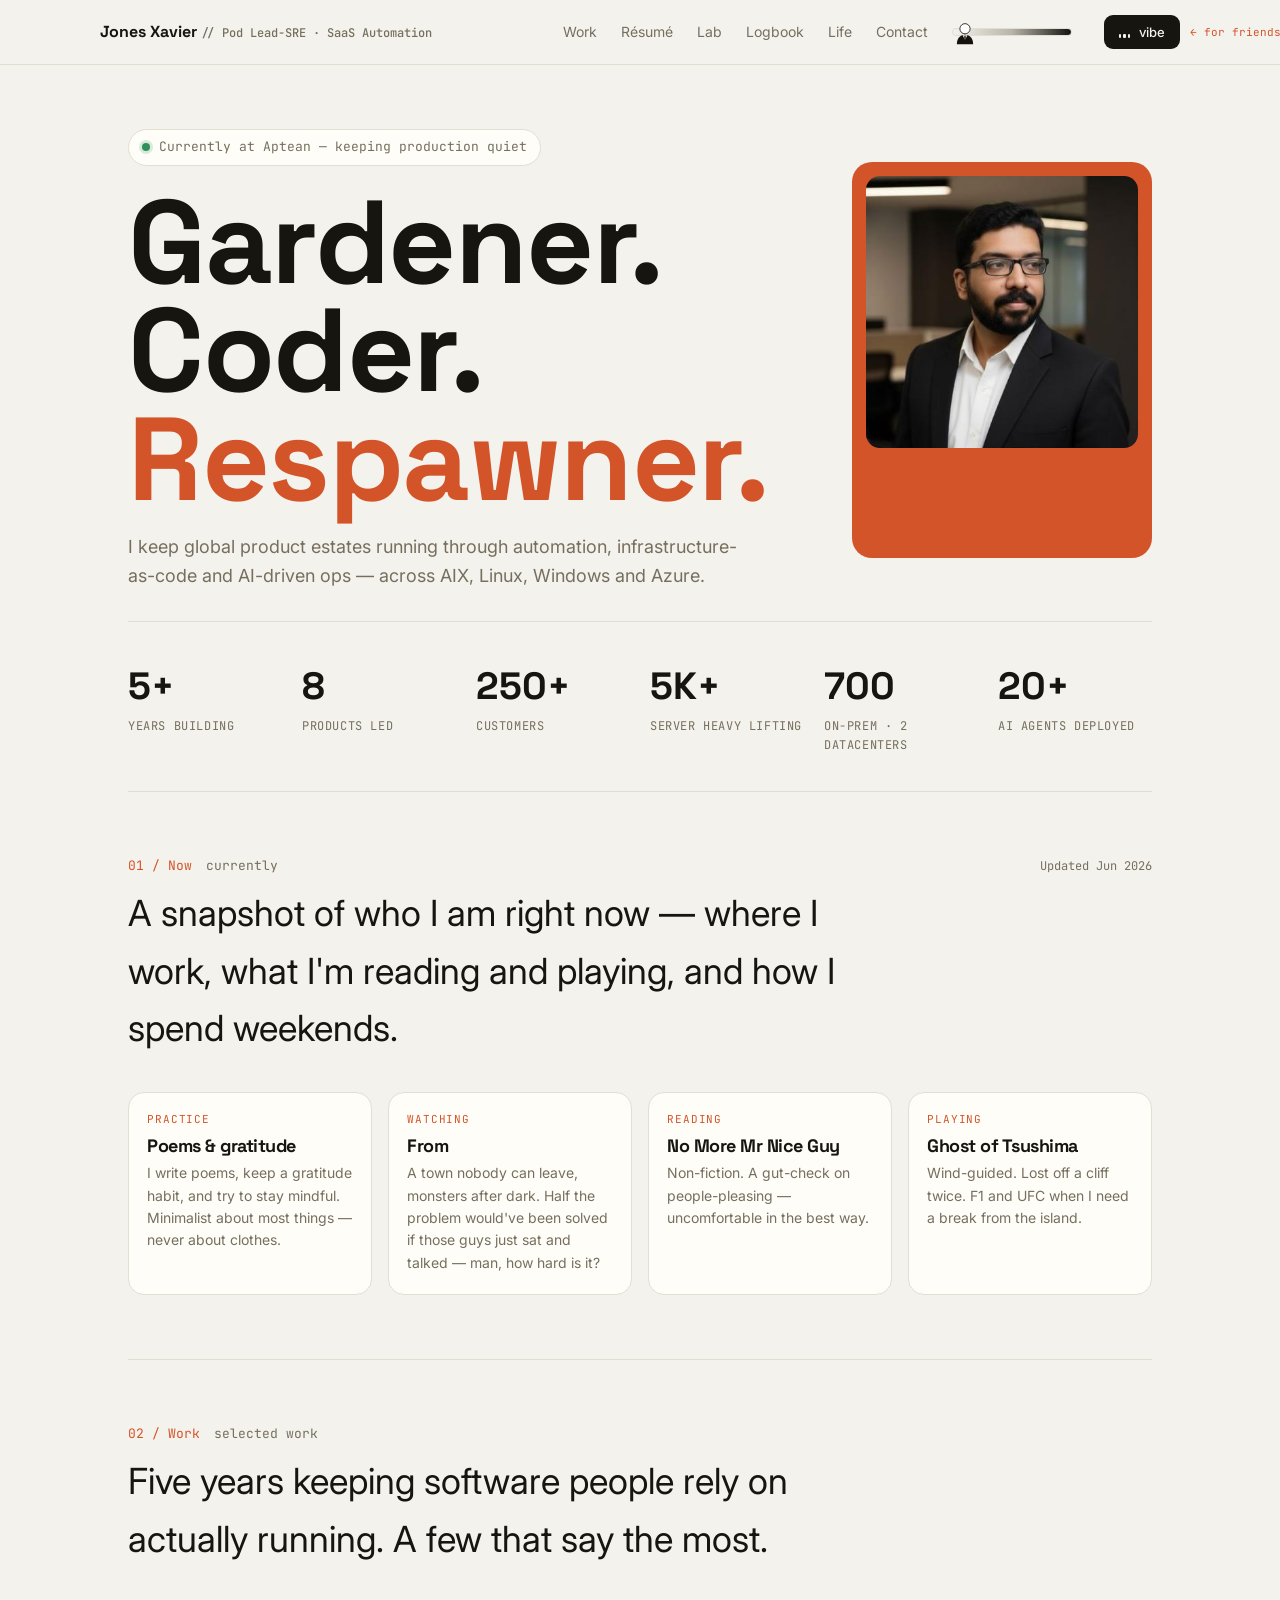
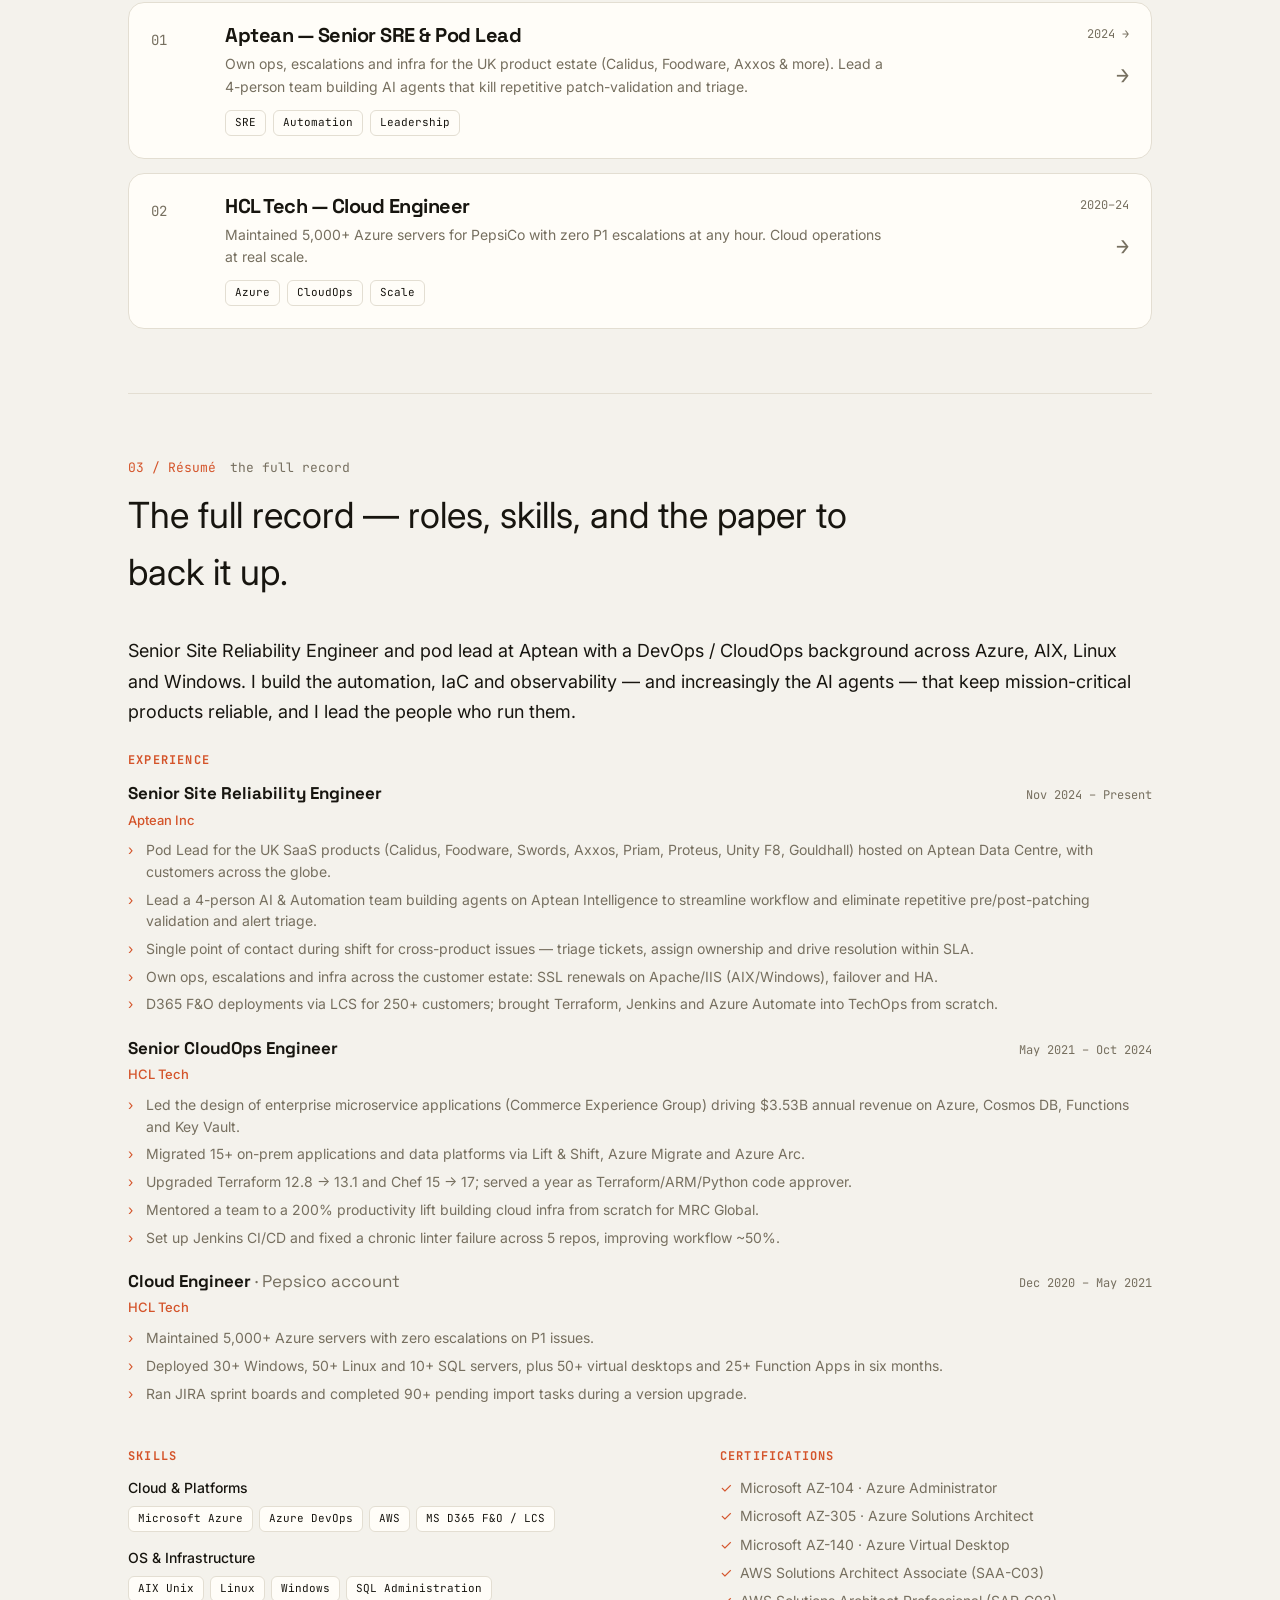
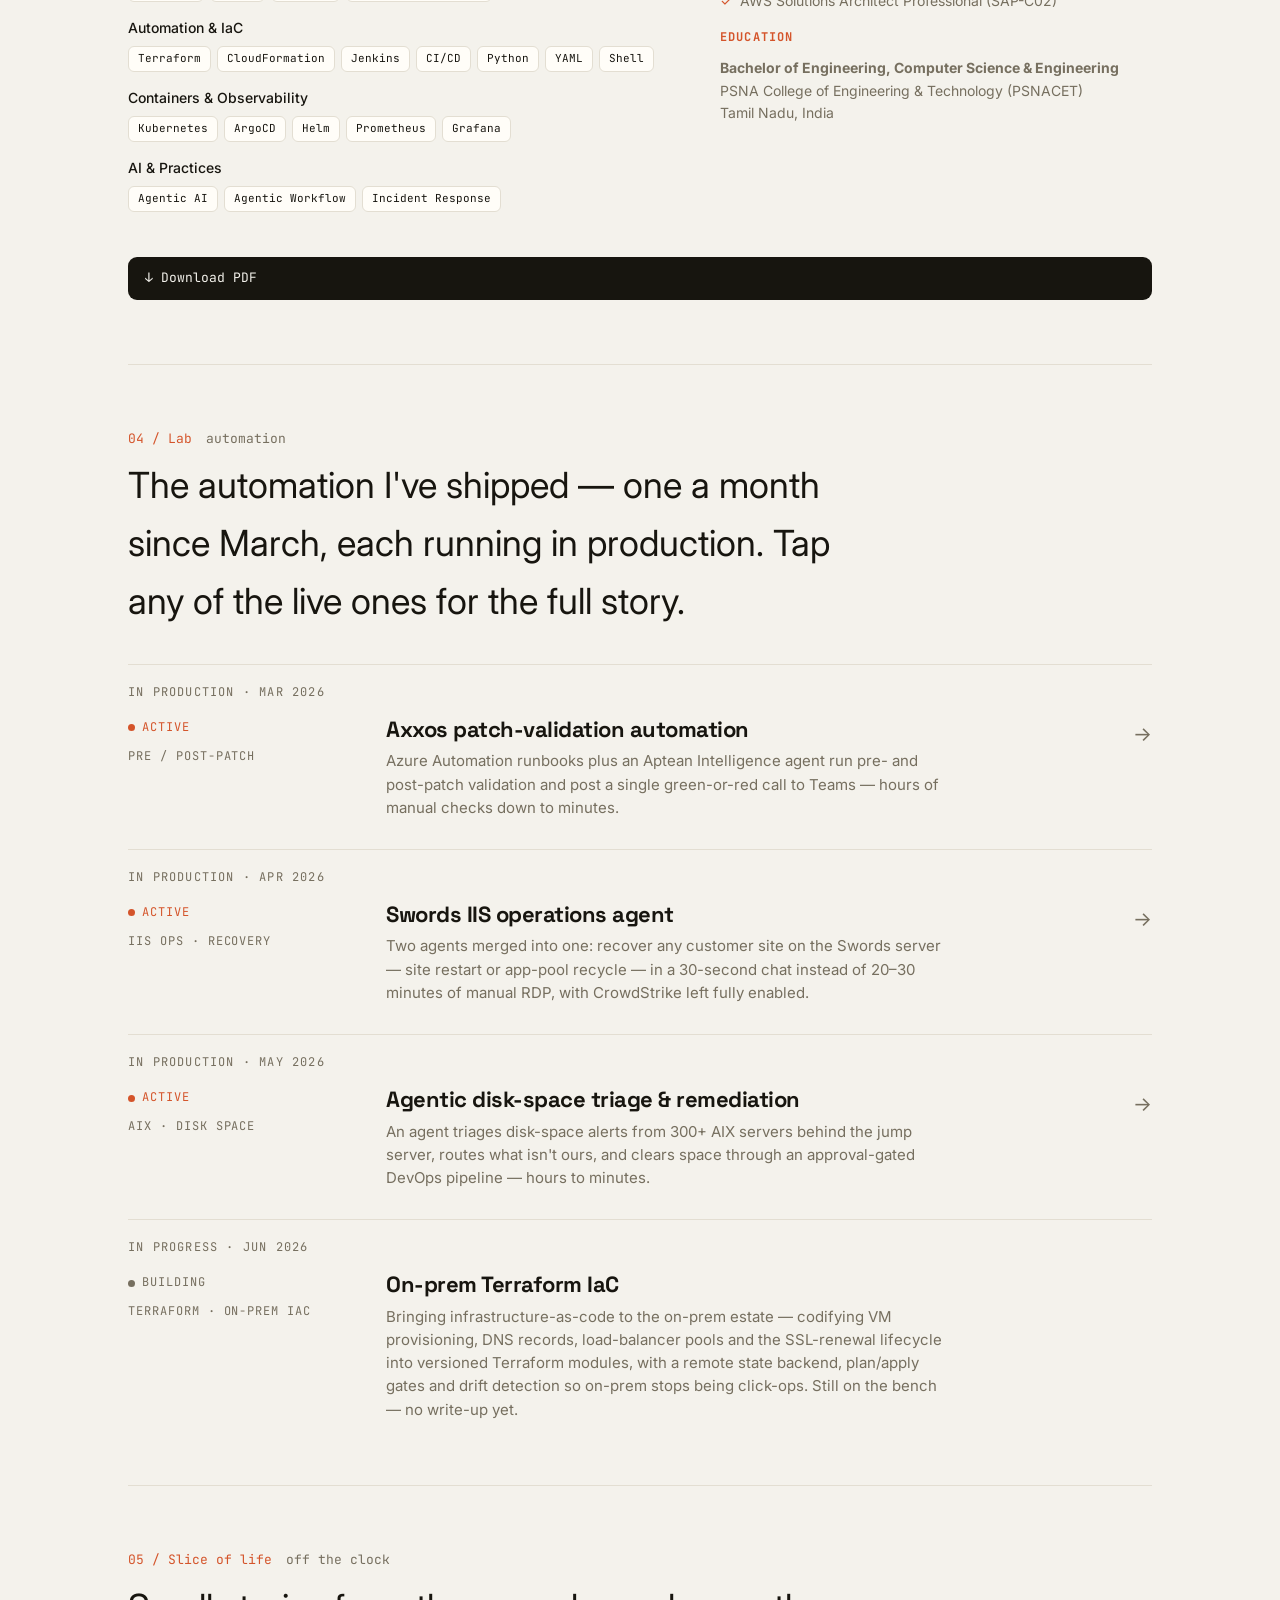
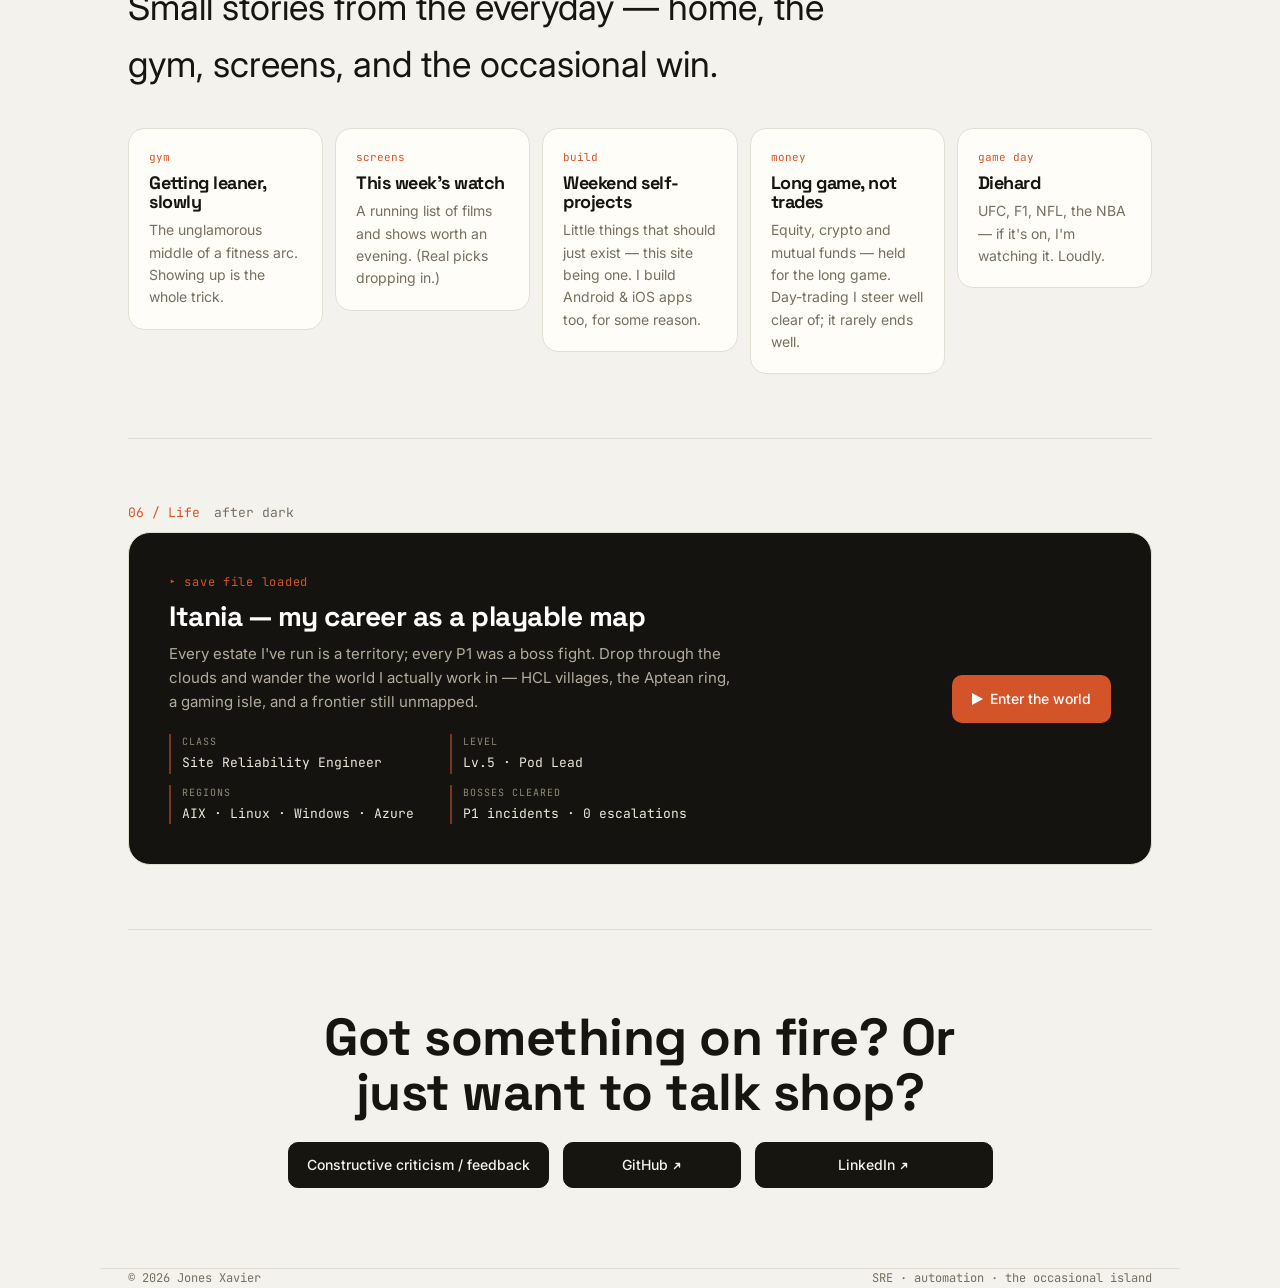
==== index.html @ 7f426547 "button update" ====
<!DOCTYPE html>
<html lang="en">
<head>
<meta charset="utf-8"/><meta name="viewport" content="width=device-width, initial-scale=1"/>
<title>Jones Xavier — SRE & Automation Engineer</title>
<link rel="preconnect" href="https://fonts.googleapis.com"><link rel="preconnect" href="https://fonts.gstatic.com" crossorigin>
<link href="https://fonts.googleapis.com/css2?family=Space+Grotesk:wght@500;700&family=Inter:wght@400;500&family=JetBrains+Mono:wght@400;500&display=swap" rel="stylesheet">
<style>
  :root{--bg:#f4f2ec;--surface:#fffdf8;--ink:#17150f;--muted:#766f5f;--line:#e3ded2;--accent:#d4542a;--green:#2f8f5b;--lensbg:#14130f;--lensink:#f4f2ec;}
  *{box-sizing:border-box;margin:0;padding:0;}
  body{background:var(--bg);color:var(--ink);font-family:'Inter',system-ui,Arial,sans-serif;line-height:1.6;-webkit-font-smoothing:antialiased;}
  .wrap{max-width:1080px;margin:0 auto;padding:0 28px;}
  a{color:inherit;text-decoration:none;}
  .mono{font-family:'JetBrains Mono',monospace;}
  h1,h2,h3{font-family:'Space Grotesk',sans-serif;font-weight:700;letter-spacing:-.5px;line-height:1.05;}
  .reveal{opacity:0;transform:translateY(18px);transition:opacity .7s ease,transform .7s ease;}
  .reveal.in{opacity:1;transform:none;}
  /* nav */
  nav{position:sticky;top:0;z-index:50;background:var(--bg);backdrop-filter:blur(10px);border-bottom:1px solid var(--line);}
  .nav{display:flex;align-items:center;justify-content:space-between;padding:15px 0;}
  .brand{font-family:'Space Grotesk';font-weight:700;font-size:16px;}
  .brand span{color:var(--muted);font-weight:500;font-size:12px;font-family:'JetBrains Mono';}
  .nlinks{display:flex;align-items:center;gap:24px;font-size:14px;color:var(--muted);}
  .nlinks a:hover{color:var(--ink);}
  .tour{background:var(--ink);color:var(--bg);padding:9px 15px;border-radius:9px;font-size:13px;font-weight:500;display:inline-flex;gap:6px;border:none;cursor:pointer;font-family:inherit;}
  .tour:hover{background:var(--accent);}
  .navmusic{align-items:center;gap:9px;}
  .navmusic .eq{display:inline-flex;align-items:flex-end;gap:2px;height:12px;}
  .navmusic .eq i{width:2.5px;height:4px;background:currentColor;border-radius:1px;}
  .navmusic.playing .eq i{animation:eqb .9s ease-in-out infinite;}
  .navmusic.playing .eq i:nth-child(2){animation-delay:.15s;}
  .navmusic.playing .eq i:nth-child(3){animation-delay:.3s;}
  @keyframes eqb{0%,100%{height:4px}50%{height:12px}}
  @media(max-width:840px){.nlinks a{display:none;}}
  /* hero */
  .hero{padding:64px 0 30px;display:grid;grid-template-columns:1fr 300px;gap:54px;align-items:center;}
  @media(max-width:840px){.hero{grid-template-columns:1fr;}}
  .status{display:inline-flex;align-items:center;gap:9px;font-family:'JetBrains Mono';font-size:13px;color:var(--muted);border:1px solid var(--line);background:var(--surface);padding:7px 13px;border-radius:999px;}
  .status .d{width:8px;height:8px;border-radius:50%;background:var(--green);box-shadow:0 0 0 3px rgba(47,143,91,.18);}
  .hero h1{font-size:clamp(56px,9.6vw,118px);letter-spacing:-1.5px;line-height:0.92;margin:22px 0 0;}
  .hero h1 .a{color:var(--accent);}
  .hero .sub{font-size:18px;color:var(--muted);max-width:34em;margin-top:20px;}
  .stat .n{font-family:'Space Grotesk';font-weight:700;font-size:42px;}
  .stat .l{font-family:'JetBrains Mono';font-size:12px;color:var(--muted);text-transform:uppercase;letter-spacing:.05em;}
  /* section header */
  section{padding:64px 0;border-top:1px solid var(--line);}
  .shead{display:flex;align-items:baseline;gap:14px;margin-bottom:8px;}
  .shead .num{font-family:'JetBrains Mono';font-size:13px;color:var(--accent);}
  .shead .cat{font-family:'JetBrains Mono';font-size:13px;color:var(--muted);}
  .stmt{font-size:clamp(24px,3.4vw,36px);max-width:20em;margin-bottom:34px;}
  /* now cards */
  .nowgrid{display:grid;grid-template-columns:repeat(auto-fit,minmax(240px,1fr));gap:16px;}
  .ncard{background:var(--surface);border:1px solid var(--line);border-radius:16px;padding:18px 18px 20px;}
  .ncard .k{font-family:'JetBrains Mono';font-size:11px;color:var(--accent);text-transform:uppercase;letter-spacing:.08em;}
  .ncard h3{font-size:18px;margin:9px 0 6px;}
  .ncard p{font-size:14px;color:var(--muted);}
  /* log ticker */
  /* work cards */
  .work{display:grid;gap:14px;}
  .wcard{display:grid;grid-template-columns:54px 1fr auto;gap:20px;align-items:start;background:var(--surface);border:1px solid var(--line);border-radius:16px;padding:22px;transition:.2s;}
  .wcard:hover{border-color:var(--accent);transform:translateY(-3px);}
  .wcard .idx{font-family:'JetBrains Mono';color:var(--muted);font-size:14px;padding-top:4px;}
  .wcard h3{font-size:20px;}
  .wcard .yr{font-family:'JetBrains Mono';font-size:12px;color:var(--muted);}
  .wcard p{font-size:14px;color:var(--muted);margin:7px 0 12px;max-width:48em;}
  .tags{display:flex;flex-wrap:wrap;gap:7px;}
  .tag{font-family:'JetBrains Mono';font-size:11px;color:var(--ink);border:1px solid var(--line);border-radius:6px;padding:3px 9px;}
  @media(max-width:680px){.wcard{grid-template-columns:1fr;}.wcard .yr{grid-column:1;}}
  /* lab + writing grid */
  .cards3{display:grid;grid-template-columns:repeat(5,minmax(0,1fr));gap:12px;align-items:start;}
  @media(max-width:820px){.cards3{grid-template-columns:1fr 1fr;}}
  @media(max-width:480px){.cards3{grid-template-columns:1fr;}}
  .ecard{background:var(--surface);border:1px solid var(--line);border-radius:16px;padding:20px;transition:.2s;}
  .ecard:hover{border-color:var(--accent);transform:translateY(-3px);}
  .ecard .pill{font-family:'JetBrains Mono';font-size:11px;color:var(--accent);}
  .ecard h3{font-size:18px;margin:8px 0 7px;}
  .ecard p{font-size:14px;color:var(--muted);}
  /* life */
  .life{background:#14130f;color:#f4f2ec;border:1px solid var(--line);border-radius:22px;padding:40px;display:grid;grid-template-columns:1fr auto;gap:30px;align-items:center;}
  .life h3{font-size:28px;color:#fff;}.life p{color:#b3ac9c;max-width:38em;margin-top:10px;font-size:15px;}
  .life .go{background:var(--accent);color:#fff;border:none;border-radius:10px;padding:13px 20px;font-weight:500;font-size:14px;cursor:pointer;font-family:inherit;white-space:nowrap;}
  @media(max-width:680px){.life{grid-template-columns:1fr;}}
  /* contact */
  .contact{text-align:center;padding:80px 0;}
  .contact h2{font-size:clamp(30px,5vw,52px);max-width:14em;margin:0 auto 22px;}
  .clinks{display:flex;gap:14px;justify-content:center;flex-wrap:wrap;font-family:'Inter',system-ui,sans-serif;font-size:14px;font-weight:500;}
  .clinks a{border:1px solid var(--ink);background:var(--ink);color:var(--bg);padding:11px 18px;border-radius:10px;display:inline-grid;align-items:center;justify-items:center;transition:border-color .25s ease;}
  .clinks a:hover{border-color:var(--accent);}
  .clinks a .lbl,.clinks a .rev{grid-area:1/1;transition:opacity .3s ease;}
  .clinks a .rev{opacity:0;}
  .clinks a:hover .lbl{opacity:0;}
  .clinks a:hover .rev{opacity:1;}
  footer{border-top:1px solid var(--line);padding:26px 0;font-family:'JetBrains Mono';font-size:12px;color:var(--muted);display:flex;justify-content:space-between;flex-wrap:wrap;gap:10px;}

  #swoosh{position:fixed;inset:0;z-index:300;pointer-events:none;overflow:hidden;visibility:hidden;}
  #swoosh.go{visibility:visible;}
  #swoosh .cloud{position:absolute;top:50%;left:50%;width:62vmin;height:62vmin;transform:translate(-50%,-50%) scale(.15);background:radial-gradient(circle,#fff 46%,rgba(255,255,255,.92) 60%,rgba(255,255,255,0) 75%);}
  #swoosh.go .cloud{animation:divein .9s cubic-bezier(.5,0,.85,.55) forwards;}
  @keyframes divein{0%{transform:translate(-50%,-50%) scale(.15);opacity:.85;}100%{transform:translate(-50%,-50%) scale(16);opacity:1;}}

  .resume{display:grid;gap:26px;}
  .rsum{font-size:18px;line-height:1.7;max-width:none;}
  .rblock .rt{font-family:'JetBrains Mono';font-size:12px;text-transform:uppercase;letter-spacing:.1em;color:var(--accent);margin-bottom:14px;}
  .role{margin-bottom:20px;}
  .role .rh{display:flex;justify-content:space-between;gap:12px;flex-wrap:wrap;align-items:baseline;}
  .role .rrole{font-family:'Space Grotesk';font-weight:700;font-size:17px;}
  .role .rper{font-family:'JetBrains Mono';font-size:12px;color:var(--muted);}
  .role .rorg{font-size:13px;color:var(--accent);font-weight:500;margin:2px 0 0;}
  .role ul{list-style:none;padding:0;margin:9px 0 0;}
  .role li{position:relative;padding-left:18px;font-size:14px;color:var(--muted);margin-bottom:6px;line-height:1.55;}
  .role li:before{content:"›";position:absolute;left:0;color:var(--accent);}
  .rgrid{display:grid;grid-template-columns:1.3fr 1fr;gap:30px;}
  @media(max-width:760px){.rgrid{grid-template-columns:1fr;}}
  .skg{margin-bottom:15px;}.skg .sgt{font-weight:500;font-size:14px;margin-bottom:7px;}
  .chips{display:flex;flex-wrap:wrap;gap:6px;}
  .chip{font-family:'JetBrains Mono';font-size:11px;border:1px solid var(--line);border-radius:6px;padding:3px 9px;background:var(--surface);}
  .certs{list-style:none;padding:0;margin:0 0 18px;}
  .certs li{position:relative;padding-left:20px;font-size:14px;color:var(--muted);margin-bottom:6px;}
  .certs li:before{content:"✓";position:absolute;left:0;color:var(--accent);}
  .edu p{font-size:14px;color:var(--muted);line-height:1.6;}
  .dlbtn{display:inline-flex;gap:7px;align-items:center;background:var(--ink);color:var(--bg);padding:11px 17px;border-radius:9px;font-size:13px;font-family:'JetBrains Mono';margin-top:4px;}
  .dlbtn:hover{background:var(--accent);}

  .wmodal{position:fixed;inset:0;z-index:200;display:none;align-items:center;justify-content:center;background:rgba(20,18,14,.55);-webkit-backdrop-filter:blur(4px);backdrop-filter:blur(4px);padding:20px;}
  .wmodal.open{display:flex;}
  .wbox{background:var(--surface);border:1px solid var(--line);border-radius:20px;max-width:640px;width:100%;max-height:86vh;overflow:auto;padding:30px 30px 34px;position:relative;}
  .wbox .x{position:absolute;top:14px;right:16px;cursor:pointer;color:var(--muted);font-size:22px;border:none;background:none;line-height:1;}
  .wbox h3{font-family:'Space Grotesk';font-size:24px;}
  .wbox .wsub{font-family:'JetBrains Mono';font-size:12px;color:var(--accent);margin:5px 0 18px;}
  .wbox ul{list-style:none;padding:0;margin:0;}
  .wbox li{position:relative;padding-left:22px;margin-bottom:12px;font-size:14px;line-height:1.55;color:var(--ink);}
  .wbox li:before{content:"▸";position:absolute;left:0;color:var(--accent);}
  .wcard .yr{display:flex;flex-direction:column;align-items:flex-end;gap:14px;text-align:right;}
  .warr{font-size:22px;color:var(--muted);transition:.2s;}
  .wcard:hover .warr{color:var(--accent);transform:translate(2px,-3px);}
  .tslider{-webkit-appearance:none;appearance:none;width:120px;height:8px;border-radius:999px;background:linear-gradient(to right,#f4f2ec,#b8b4ab,#14130f);border:1px solid var(--line);outline:none;cursor:pointer;display:block;margin:0;}.tslider::-webkit-slider-thumb{-webkit-appearance:none;width:26px;height:26px;border-radius:50%;background:transparent;border:none;cursor:grab;}
  .tslider::-moz-range-thumb{width:26px;height:26px;border-radius:50%;background:transparent;border:none;cursor:grab;}
  .hstats{display:flex;flex-wrap:nowrap;gap:20px;padding:34px 0 36px;border-top:1px solid var(--line);}
  .hstats .n{font-size:clamp(24px,3.2vw,38px);}
  .hstats .stat{flex:1;min-width:0;}
  @media(max-width:640px){.hstats{flex-wrap:wrap;}.hstats .stat{flex:1 1 42%;}}
  .upd{margin-left:auto;font-family:'JetBrains Mono';font-size:12px;color:var(--muted);}
  #arrive{position:fixed;inset:0;z-index:400;pointer-events:none;overflow:hidden;display:none;}#arrive .cloud{position:absolute;top:0;left:0;width:140vw;height:100%;background:linear-gradient(to right,#fff 0%,#fff 80%,rgba(255,255,255,.82) 90%,rgba(255,255,255,0) 100%);}#arrive.go .cloud{animation:arriveoff 1.5s cubic-bezier(.45,0,.4,1) forwards;}@keyframes arriveoff{0%{transform:translateX(0);}100%{transform:translateX(-145%);}}
  .herowords{position:relative;margin:22px 0 0;}
  .herowords h1{margin:0;white-space:nowrap;}
  .herowords .truth{position:absolute;top:-300px;left:-300px;right:-300px;padding:300px;color:var(--lensink);-webkit-clip-path:circle(0px at -200px -200px);clip-path:circle(0px at -200px -200px);pointer-events:none;}
  .lensable{cursor:none;}
  #lens{position:fixed;left:-400px;top:-400px;width:230px;height:230px;border-radius:50%;border:2px solid var(--lensbg);box-shadow:0 8px 24px rgba(0,0,0,.18);background:transparent;pointer-events:none;transform:translate(-50%,-50%);z-index:130;display:none;}
  
.bookwrap{position:relative;}.bookwrap .truth{position:absolute;top:-150px;left:-150px;right:-150px;bottom:-150px;padding:150px;display:flex;flex-direction:column;justify-content:center;color:var(--lensink);-webkit-clip-path:circle(0px at -300px -300px);clip-path:circle(0px at -300px -300px);pointer-events:none;}
.truth{background:var(--lensbg);}
  .herowords h1:not(.truth),.bsurface{transition:opacity .4s ease;}
  .reveal-all .herowords h1:not(.truth),.reveal-all .bsurface{opacity:0;}
  .reveal-all .truth{-webkit-clip-path:none!important;clip-path:none!important;background:transparent!important;color:var(--ink)!important;}
  .reveal-all #lens{display:none!important;}
  .reveal-all .lensable{cursor:auto;}
.truth .ta{color:var(--accent);}
  .srvstat{position:relative;}
  .srvstat .strv{position:absolute;left:0;top:0;right:0;padding:120px;margin:-120px;background:var(--lensbg);color:var(--lensink);white-space:nowrap;-webkit-clip-path:circle(0 at -500px -500px);clip-path:circle(0 at -500px -500px);pointer-events:none;}.srvstat .strv .n,.srvstat .strv .l{color:var(--lensink);}
  .reveal-all .srvstat .surf{opacity:0;}
  .ticon{color:var(--muted);display:inline-flex;align-items:center;vertical-align:middle;}
  .lablist{margin-top:8px;}
  .labentry{border-top:1px solid var(--line);padding-top:18px;margin-top:30px;}
  .labentry:first-child{margin-top:18px;}
  .labup{font-family:'JetBrains Mono';font-size:12px;color:var(--muted);text-transform:uppercase;letter-spacing:.1em;margin-bottom:16px;}
  .labrow{display:grid;grid-template-columns:230px 1fr 32px;gap:28px;align-items:start;}
  .labmeta{display:flex;flex-direction:column;gap:9px;font-family:'JetBrains Mono';font-size:12px;text-transform:uppercase;letter-spacing:.08em;}
  .labstatus{color:var(--accent);display:flex;align-items:center;gap:7px;}
  .labstatus .d{width:7px;height:7px;border-radius:50%;background:var(--accent);}
  .labcat{color:var(--muted);}
  .labbody h3{font-family:'Space Grotesk';font-size:22px;}
  .labbody p{color:var(--muted);font-size:15px;line-height:1.55;margin-top:8px;max-width:62ch;}
  .labarrow{color:var(--muted);font-size:20px;text-align:right;transition:.2s;}
  .labrow:hover .labarrow{color:var(--accent);transform:translateX(4px);}
  @media(max-width:760px){.labrow{grid-template-columns:1fr;gap:10px;}.labarrow{display:none;}}
  .themewrap{position:relative;display:inline-block;margin-right:8px;vertical-align:middle;}
  #thumbman{position:absolute;top:50%;left:13px;transform:translate(-50%,-50%);width:26px;height:26px;pointer-events:none;}
  #thumbman svg{position:absolute;top:0;left:0;display:block;width:26px;height:26px;transition:opacity .35s ease;}
  .m-tie{opacity:1;}.m-inc{opacity:0;}
  #thumbman.dark .m-tie{opacity:0;}#thumbman.dark .m-inc{opacity:1;}
.invader{height:.56em;width:.77em;display:inline-block;vertical-align:-.02em;margin-left:.05em;}
  
  
  
  
  
  
  
  .idcard{background:var(--accent);border:none;border-radius:20px;padding:14px;text-align:center;}
  .idphoto{border-radius:14px;overflow:hidden;aspect-ratio:1/1;background:#efe9dd;}
  .idphoto img{width:100%;height:100%;object-fit:cover;display:block;}
  .idblank{height:96px;}
  #lmodal .wbox{max-width:640px;}
  .lhead h3{font-family:'Space Grotesk';font-size:25px;line-height:1.15;}
  .lmeta{display:flex;gap:8px;flex-wrap:wrap;font-family:'JetBrains Mono';font-size:11px;margin:10px 0 20px;}
  .lmeta span{border:1px solid var(--line);border-radius:6px;padding:3px 9px;color:var(--accent);}
  .msec{margin-bottom:17px;}
  .msec h4{font-family:'JetBrains Mono';font-size:12px;text-transform:uppercase;letter-spacing:.08em;color:var(--accent);margin-bottom:6px;}
  .msec p{font-size:14px;line-height:1.62;color:var(--ink);}
  .msec p+p{margin-top:9px;}
  .wmodal.open .wbox{animation:grow .3s cubic-bezier(.2,.8,.3,1);}
  @keyframes grow{from{transform:scale(.82);opacity:0;}to{transform:scale(1);opacity:1;}}
  .herowords .scram{position:absolute;top:0;left:0;right:0;margin:0;color:var(--ink);display:none;opacity:0;pointer-events:none;}
  .scrambling .herowords h1:not(.scram){opacity:0!important;}
  .scrambling .herowords .scram{display:block!important;opacity:1!important;}
  .scrambling #lens{display:none!important;}
  .labstatus.building{color:var(--muted);}
  .labstatus.building .d{background:var(--muted);}
  .rpgtag{font-family:'JetBrains Mono';font-size:12px;color:var(--accent);letter-spacing:.06em;margin-bottom:10px;}
  .rpgstats{display:grid;grid-template-columns:1fr 1fr;gap:11px 22px;margin-top:20px;max-width:540px;}
  .rpgstats > div{display:flex;flex-direction:column;gap:3px;border-left:2px solid rgba(212,84,42,.55);padding-left:11px;}
  .rpgstats .rk{font-family:'JetBrains Mono';font-size:10px;text-transform:uppercase;letter-spacing:.1em;color:#8f8979;}
  .rpgstats .rv{font-family:'JetBrains Mono';font-size:13px;color:#ece7da;}
  @media(max-width:560px){.rpgstats{grid-template-columns:1fr;}}
  .vibewrap{position:relative;display:inline-flex;}
  .forfriends{position:absolute;top:50%;left:100%;transform:translateY(-50%);margin-left:10px;font-family:'JetBrains Mono';font-size:11px;line-height:1;color:var(--accent);white-space:nowrap;pointer-events:none;}
  @media(max-width:1024px){.forfriends{display:none;}}
  .truth h3,.truth p{color:var(--lensink)!important;}
  .reveal-all .truth h3,.reveal-all .truth p{color:var(--ink)!important;}
  .clinks .mailbtn:hover .rev{color:var(--accent);}
</style>
</head>
<body>
<nav><div class="wrap nav">
  <div class="brand">Jones Xavier <span>// Pod Lead-SRE · SaaS Automation</span></div>
  <div class="nlinks"><a href="#work">Work</a><a href="#resume">Résumé</a><a href="#lab">Lab</a><a href="logbook.html">Logbook</a><a href="#life">Life</a><a href="#contact">Contact</a>
    <span class="themewrap"><input id="themeslider" type="range" min="0" max="100" step="1" value="0" class="tslider" aria-label="theme: day to after dark" title="drag the man: day to after dark"><span id="thumbman"><svg class="m-tie" viewBox="0 0 32 32"><path d="M6 31 C6 23 11 19.5 16 19.5 C21 19.5 26 23 26 31 Z" fill="#15120d"/><circle cx="16" cy="12" r="6.3" fill="#ffffff" stroke="#15120d" stroke-width="1"/><path d="M13 20 L16 25.5 L19 20 Z" fill="#ffffff"/><path d="M16 20.3 L14.9 21.8 L16 28 L17.1 21.8 Z" fill="#15120d"/></svg><svg class="m-inc" viewBox="0 0 32 32"><line x1="22.5" y1="25" x2="29" y2="13" stroke="#ffffff" stroke-width="2.2" stroke-linecap="round"/><line x1="23.4" y1="22.6" x2="26.6" y2="19.9" stroke="#c9c4b6" stroke-width="2.6" stroke-linecap="round"/><path d="M5 31 C5 23 10 19.5 16 19.5 C22 19.5 27 23 27 31 Z" fill="#ffffff" stroke="#15120d" stroke-width="0.8"/><circle cx="16" cy="12" r="6.6" fill="#ffffff" stroke="#15120d" stroke-width="0.8"/><path d="M10 10.4 Q16 8.3 22 10.4 L22 14.3 Q16 12.1 10 14.3 Z" fill="#1c160f"/><circle cx="12.8" cy="12.1" r="1.4" fill="#fff"/><circle cx="19.2" cy="12.1" r="1.4" fill="#fff"/></svg></span></span><span class="vibewrap"><button id="musictoggle" class="tour navmusic" type="button" aria-label="play music, for friends"><span class="eq" aria-hidden="true"><i></i><i></i><i></i></span><span class="mlabel">vibe</span></button><span class="forfriends">&#8592; for friends</span></span></div>
</div></nav>

<div class="wrap">
  <header class="hero">
    <div>
      <span class="status"><span class="d"></span>Currently at Aptean — keeping production quiet</span>
      <div class="herowords lensable"><h1>Gardener.<br>Coder.<br><span class="a">Respawner.</span></h1><h1 class="truth" aria-hidden="true">Marijuana.<br>VibeCoder<svg class="invader" viewBox="0 0 11 8" fill="#d4542a"><rect x="2" width="1" height="1"/><rect x="8" width="1" height="1"/><rect x="3" y="1" width="1" height="1"/><rect x="7" y="1" width="1" height="1"/><rect x="2" y="2" width="7" height="1"/><rect x="1" y="3" width="2" height="1"/><rect x="4" y="3" width="3" height="1"/><rect x="8" y="3" width="2" height="1"/><rect y="4" width="11" height="1"/><rect y="5" width="1" height="1"/><rect x="2" y="5" width="7" height="1"/><rect x="10" y="5" width="1" height="1"/><rect y="6" width="1" height="1"/><rect x="2" y="6" width="1" height="1"/><rect x="8" y="6" width="1" height="1"/><rect x="10" y="6" width="1" height="1"/><rect x="3" y="7" width="2" height="1"/><rect x="6" y="7" width="2" height="1"/></svg><br><span class="ta">F******ck.</span></h1><h1 class="scram" aria-hidden="true"></h1></div>
      <p class="sub">I keep global product estates running through automation, infrastructure-as-code and AI-driven ops — across AIX, Linux, Windows and Azure.</p>
    </div>
    <div class="heroside"><div class="idcard"><div class="idphoto"><img src="me.jpg" alt="Jones Xavier"></div><div class="idblank"></div></div></div>
  </header>



  <div class="hstats reveal"><div class="stat"><div class="n">5+</div><div class="l">Years building</div></div><div class="stat"><div class="n">8</div><div class="l">Products led</div></div><div class="stat"><div class="n">250+</div><div class="l">Customers</div></div><div class="stat lensable srvstat"><div class="surf"><div class="n">5K+</div><div class="l">Server heavy lifting</div></div><div class="truth strv" aria-hidden="true"><div class="n">5K+</div><div class="l">Azure managed</div></div></div><div class="stat"><div class="n">700</div><div class="l">On-prem · 2 datacenters</div></div><div class="stat"><div class="n">20+</div><div class="l">AI agents deployed</div></div></div>
  <section id="now" class="reveal">
    <div class="shead"><span class="num">01 / Now</span><span class="cat">currently</span><span class="upd">Updated Jun 2026</span></div>
    <div class="stmt">A snapshot of who I am right now — where I work, what I'm reading and playing, and how I spend weekends.</div>
    <div class="nowgrid">
      <div class="ncard"><div class="k">Practice</div><h3>Poems &amp; gratitude</h3><p>I write poems, keep a gratitude habit, and try to stay mindful. Minimalist about most things — never about clothes.</p></div><div class="ncard"><div class="k">Watching</div><h3>From</h3><p>A town nobody can leave, monsters after dark. Half the problem would've been solved if those guys just sat and talked — man, how hard is it?</p></div>
      <div class="ncard lensable"><div class="k">Reading</div><div class="bookwrap"><div class="bsurface"><h3>No More Mr Nice Guy</h3><p>Non-fiction. A gut-check on people-pleasing — uncomfortable in the best way.</p></div><div class="truth" aria-hidden="true"><h3>The Score</h3><p>Off Campus #2 — the lovey-dovey (okay, slightly naughty) hockey romance I'd never admit to.</p></div></div></div>
      <div class="ncard"><div class="k">Playing</div><h3>Ghost of Tsushima</h3><p>Wind-guided. Lost off a cliff twice. F1 and UFC when I need a break from the island.</p></div>
      
      
    </div>
    
  </section>

  <section id="work" class="reveal">
    <div class="shead"><span class="num">02 / Work</span><span class="cat">selected work</span></div>
    <div class="stmt">Five years keeping software people rely on actually running. A few that say the most.</div>
    <div class="work">
      <div class="wcard" onclick="openWork('aptean')" style="cursor:pointer"><div class="idx">01</div><div><h3>Aptean — Senior SRE &amp; Pod Lead</h3><p>Own ops, escalations and infra for the UK product estate (Calidus, Foodware, Axxos &amp; more). Lead a 4-person team building AI agents that kill repetitive patch-validation and triage.</p><div class="tags"><span class="tag">SRE</span><span class="tag">Automation</span><span class="tag">Leadership</span></div></div><div class="yr"><span>2024 →</span><span class="warr">→</span></div></div>
      <div class="wcard" onclick="openWork('hcl')" style="cursor:pointer"><div class="idx">02</div><div><h3>HCL Tech — Cloud Engineer</h3><p>Maintained 5,000+ Azure servers for PepsiCo with zero P1 escalations at any hour. Cloud operations at real scale.</p><div class="tags"><span class="tag">Azure</span><span class="tag">CloudOps</span><span class="tag">Scale</span></div></div><div class="yr"><span>2020–24</span><span class="warr">→</span></div></div>
      
    </div>
  </section>

  <section id="resume" class="reveal"><div class="shead"><span class="num">03 / Résumé</span><span class="cat">the full record</span></div><div class="stmt">The full record — roles, skills, and the paper to back it up.</div><div class="resume"><p class="rsum">Senior Site Reliability Engineer and pod lead at Aptean with a DevOps / CloudOps background across Azure, AIX, Linux and Windows. I build the automation, IaC and observability — and increasingly the AI agents — that keep mission-critical products reliable, and I lead the people who run them.</p><div class="rblock"><h3 class="rt">Experience</h3><div class="role"><div class="rh"><div class="rrole">Senior Site Reliability Engineer</div><div class="rper">Nov 2024 – Present</div></div><div class="rorg">Aptean Inc</div><ul><li>Pod Lead for the UK SaaS products (Calidus, Foodware, Swords, Axxos, Priam, Proteus, Unity F8, Gouldhall) hosted on Aptean Data Centre, with customers across the globe.</li><li>Lead a 4-person AI &amp; Automation team building agents on Aptean Intelligence to streamline workflow and eliminate repetitive pre/post-patching validation and alert triage.</li><li>Single point of contact during shift for cross-product issues — triage tickets, assign ownership and drive resolution within SLA.</li><li>Own ops, escalations and infra across the customer estate: SSL renewals on Apache/IIS (AIX/Windows), failover and HA.</li><li>D365 F&amp;O deployments via LCS for 250+ customers; brought Terraform, Jenkins and Azure Automate into TechOps from scratch.</li></ul></div><div class="role"><div class="rh"><div class="rrole">Senior CloudOps Engineer</div><div class="rper">May 2021 – Oct 2024</div></div><div class="rorg">HCL Tech</div><ul><li>Led the design of enterprise microservice applications (Commerce Experience Group) driving $3.53B annual revenue on Azure, Cosmos DB, Functions and Key Vault.</li><li>Migrated 15+ on-prem applications and data platforms via Lift &amp; Shift, Azure Migrate and Azure Arc.</li><li>Upgraded Terraform 12.8 → 13.1 and Chef 15 → 17; served a year as Terraform/ARM/Python code approver.</li><li>Mentored a team to a 200% productivity lift building cloud infra from scratch for MRC Global.</li><li>Set up Jenkins CI/CD and fixed a chronic linter failure across 5 repos, improving workflow ~50%.</li></ul></div><div class="role"><div class="rh"><div class="rrole">Cloud Engineer <span style="color:var(--muted);font-weight:400">· Pepsico account</span></div><div class="rper">Dec 2020 – May 2021</div></div><div class="rorg">HCL Tech</div><ul><li>Maintained 5,000+ Azure servers with zero escalations on P1 issues.</li><li>Deployed 30+ Windows, 50+ Linux and 10+ SQL servers, plus 50+ virtual desktops and 25+ Function Apps in six months.</li><li>Ran JIRA sprint boards and completed 90+ pending import tasks during a version upgrade.</li></ul></div></div><div class="rgrid"><div class="rblock"><h3 class="rt">Skills</h3><div class="skg"><div class="sgt">Cloud &amp; Platforms</div><div class="chips"><span class="chip">Microsoft Azure</span><span class="chip">Azure DevOps</span><span class="chip">AWS</span><span class="chip">MS D365 F&amp;O / LCS</span></div></div><div class="skg"><div class="sgt">OS &amp; Infrastructure</div><div class="chips"><span class="chip">AIX Unix</span><span class="chip">Linux</span><span class="chip">Windows</span><span class="chip">SQL Administration</span></div></div><div class="skg"><div class="sgt">Automation &amp; IaC</div><div class="chips"><span class="chip">Terraform</span><span class="chip">CloudFormation</span><span class="chip">Jenkins</span><span class="chip">CI/CD</span><span class="chip">Python</span><span class="chip">YAML</span><span class="chip">Shell</span></div></div><div class="skg"><div class="sgt">Containers &amp; Observability</div><div class="chips"><span class="chip">Kubernetes</span><span class="chip">ArgoCD</span><span class="chip">Helm</span><span class="chip">Prometheus</span><span class="chip">Grafana</span></div></div><div class="skg"><div class="sgt">AI &amp; Practices</div><div class="chips"><span class="chip">Agentic AI</span><span class="chip">Agentic Workflow</span><span class="chip">Incident Response</span></div></div></div><div class="rblock"><h3 class="rt">Certifications</h3><ul class="certs"><li>Microsoft AZ-104 · Azure Administrator</li><li>Microsoft AZ-305 · Azure Solutions Architect</li><li>Microsoft AZ-140 · Azure Virtual Desktop</li><li>AWS Solutions Architect Associate (SAA-C03)</li><li>AWS Solutions Architect Professional (SAP-C02)</li></ul><h3 class="rt">Education</h3><div class="edu"><p><strong>Bachelor of Engineering, Computer Science &amp; Engineering</strong><br>PSNA College of Engineering &amp; Technology (PSNACET)<br>Tamil Nadu, India</p></div></div></div><a class="dlbtn" href="Jones_Xavier_Resume.pdf" download>&#8595; Download PDF</a></div></section>
  <section id="lab" class="reveal">
    <div class="shead"><span class="num">04 / Lab</span><span class="cat">automation</span></div>
    <div class="stmt">The automation I've shipped — one a month since March, each running in production. Tap any of the live ones for the full story.</div>
    <div class="lablist">
      <div class="labentry"><div class="labup">In production · Mar 2026</div>
        <div class="labrow" onclick="openLab('axxos')" style="cursor:pointer"><div class="labmeta"><span class="labstatus"><span class="d"></span>Active</span><span class="labcat">pre / post-patch</span></div>
          <div class="labbody"><h3>Axxos patch-validation automation</h3><p>Azure Automation runbooks plus an Aptean Intelligence agent run pre- and post-patch validation and post a single green-or-red call to Teams — hours of manual checks down to minutes.</p></div>
          <div class="labarrow">&#8594;</div></div></div>
      <div class="labentry"><div class="labup">In production · Apr 2026</div>
        <div class="labrow" onclick="openLab('swords')" style="cursor:pointer"><div class="labmeta"><span class="labstatus"><span class="d"></span>Active</span><span class="labcat">IIS ops · recovery</span></div>
          <div class="labbody"><h3>Swords IIS operations agent</h3><p>Two agents merged into one: recover any customer site on the Swords server — site restart or app-pool recycle — in a 30-second chat instead of 20–30 minutes of manual RDP, with CrowdStrike left fully enabled.</p></div>
          <div class="labarrow">&#8594;</div></div></div>
      <div class="labentry"><div class="labup">In production · May 2026</div>
        <div class="labrow" onclick="openLab('disk')" style="cursor:pointer"><div class="labmeta"><span class="labstatus"><span class="d"></span>Active</span><span class="labcat">AIX · disk space</span></div>
          <div class="labbody"><h3>Agentic disk-space triage &amp; remediation</h3><p>An agent triages disk-space alerts from 300+ AIX servers behind the jump server, routes what isn't ours, and clears space through an approval-gated DevOps pipeline — hours to minutes.</p></div>
          <div class="labarrow">&#8594;</div></div></div>
      <div class="labentry"><div class="labup">In progress · Jun 2026</div>
        <div class="labrow"><div class="labmeta"><span class="labstatus building"><span class="d"></span>Building</span><span class="labcat">terraform · on-prem IaC</span></div>
          <div class="labbody"><h3>On-prem Terraform IaC</h3><p>Bringing infrastructure-as-code to the on-prem estate — codifying VM provisioning, DNS records, load-balancer pools and the SSL-renewal lifecycle into versioned Terraform modules, with a remote state backend, plan/apply gates and drift detection so on-prem stops being click-ops. Still on the bench — no write-up yet.</p></div>
          </div></div>
    </div>
  </section>

  

  <section id="slice" class="reveal"><div class="shead"><span class="num">05 / Slice of life</span><span class="cat">off the clock</span></div><div class="stmt">Small stories from the everyday — home, the gym, screens, and the occasional win.</div><div class="cards3"><div class="ecard"><div class="pill">gym</div><h3>Getting leaner, slowly</h3><p>The unglamorous middle of a fitness arc. Showing up is the whole trick.</p></div><div class="ecard"><div class="pill">screens</div><h3>This week's watch</h3><p>A running list of films and shows worth an evening. (Real picks dropping in.)</p></div><div class="ecard"><div class="pill">build</div><h3>Weekend self-projects</h3><p>Little things that should just exist — this site being one. I build Android &amp; iOS apps too, for some reason.</p></div><div class="ecard lensable"><div class="pill">money</div><div class="bookwrap"><div class="bsurface"><h3>Long game, not trades</h3><p>Equity, crypto and mutual funds — held for the long game. Day-trading I steer well clear of; it rarely ends well.</p></div><div class="truth" aria-hidden="true"><h3>Long game, not trades</h3><p>And if I catch you day-trading — imma whoop your ass.</p></div></div></div><div class="ecard lensable"><div class="pill">game day</div><div class="bookwrap"><div class="bsurface"><h3>Diehard</h3><p>UFC, F1, NFL, the NBA — if it's on, I'm watching it. Loudly.</p></div><div class="truth" aria-hidden="true"><h3>Diehard</h3><p>Honestly? I just like watching people beat the sh*t outta each other — tackle, scrap and feud.</p></div></div></div></div></section>
  <section id="life" class="reveal">
    <div class="shead"><span class="num">06 / Life</span><span class="cat">after dark</span></div>
    <div class="life">
      <div>
        <div class="rpgtag">&#9656; save file loaded</div>
        <h3>Itania — my career as a playable map</h3>
        <p>Every estate I've run is a territory; every P1 was a boss fight. Drop through the clouds and wander the world I actually work in — HCL villages, the Aptean ring, a gaming isle, and a frontier still unmapped.</p>
        <div class="rpgstats">
          <div><span class="rk">class</span><span class="rv">Site Reliability Engineer</span></div>
          <div><span class="rk">level</span><span class="rv">Lv.5 · Pod Lead</span></div>
          <div><span class="rk">regions</span><span class="rv">AIX · Linux · Windows · Azure</span></div>
          <div><span class="rk">bosses cleared</span><span class="rv">P1 incidents · 0 escalations</span></div>
        </div>
      </div>
      <a class="go" href="island.html" onclick="event.preventDefault();swoosh('island.html')" style="display:inline-flex;align-items:center;text-decoration:none"><svg width="11" height="12" viewBox="0 0 11 12" aria-hidden="true" style="margin-right:7px;flex:none"><path d="M0 0 L11 6 L0 12 Z" fill="currentColor"/></svg>Enter the world</a>
    </div>
  </section>

  <section id="contact" class="contact reveal">
    <h2>Got something on fire? Or just want to talk shop?</h2>
    <div class="clinks"><a class="mailbtn" href="mailto:jones.xavier0987@gmail.com"><span class="lbl">Constructive criticism / feedback</span><span class="rev">jones.xavier0987@gmail.com</span></a><a href="https://github.com/Jonesxavier"><span class="lbl">GitHub <svg width="10" height="10" viewBox="0 0 10 10" aria-hidden="true" style="vertical-align:-1px"><path d="M2.5 7.5 L7.5 2.5 M4 2.5 L7.5 2.5 L7.5 6" fill="none" stroke="currentColor" stroke-width="1.4" stroke-linecap="round" stroke-linejoin="round"/></svg></span><span class="rev">want to f*rk my code</span></a><a href="https://www.linkedin.com/in/jonesxavier0987"><span class="lbl">LinkedIn <svg width="10" height="10" viewBox="0 0 10 10" aria-hidden="true" style="vertical-align:-1px"><path d="M2.5 7.5 L7.5 2.5 M4 2.5 L7.5 2.5 L7.5 6" fill="none" stroke="currentColor" stroke-width="1.4" stroke-linecap="round" stroke-linejoin="round"/></svg></span><span class="rev">Check me out (professionally)</span></a></div>
  </section>
</div>
<footer class="wrap"><span>© 2026 Jones Xavier</span><span>SRE · automation · the occasional island</span></footer>
<script>
 var io=new IntersectionObserver(function(es){es.forEach(function(e){if(e.isIntersecting)e.target.classList.add('in');});},{threshold:.12});
 document.querySelectorAll('.reveal').forEach(function(el){io.observe(el);});
</script>
<div id="swoosh"><div class="cloud"></div></div>
<script>
 function swoosh(dest){try{var a=new (window.AudioContext||window.webkitAudioContext)();var t=a.currentTime;var n=a.createBuffer(1,a.sampleRate*1.2,a.sampleRate),d=n.getChannelData(0);for(var i=0;i<d.length;i++)d[i]=(Math.random()*2-1)*(1-i/d.length*.3);var sx=a.createBufferSource();sx.buffer=n;var bp=a.createBiquadFilter();bp.type='bandpass';bp.Q.value=.8;bp.frequency.setValueAtTime(280,t);bp.frequency.exponentialRampToValueAtTime(1600,t+.8);var g=a.createGain();g.gain.setValueAtTime(.0001,t);g.gain.exponentialRampToValueAtTime(.5,t+.1);g.gain.exponentialRampToValueAtTime(.0001,t+1.1);sx.connect(bp);bp.connect(g);g.connect(a.destination);sx.start(t);sx.stop(t+1.15);}catch(e){}setTimeout(function(){window.location=dest;},180);}
</script>
<div class="wmodal" id="wmodal"><div class="wbox"><button class="x" onclick="closeWork()" aria-label="close">✕</button><h3 id="wt"></h3><div class="wsub" id="ws"></div><ul id="wl"></ul></div></div>
<div class="wmodal" id="lmodal"><div class="wbox"><button class="x" onclick="closeLab()" aria-label="close">✕</button><div id="lbody"></div></div></div>
<script>
var WORK={
 aptean:{t:"Aptean — Senior SRE & Pod Lead",s:"Nov 2024 – Present",i:[
  "Pod Lead for the UK SaaS products (Calidus, Foodware, Swords, Axxos, Priam, Proteus, Unity F8, Gouldhall), hosted on Aptean Data Centre with customers across the globe.",
  "Lead a 4-person AI & Automation team building agents on Aptean Intelligence to eliminate repetitive pre/post-patch validation and alert triage.",
  "Single point of contact during shift for cross-product issues — triage, assign ownership and drive resolution within SLA.",
  "Own ops, escalations and infra across the estate: SSL renewals on Apache/IIS (AIX/Windows), failover and HA.",
  "D365 F&O deployments via LCS for 250+ customers; brought Terraform, Jenkins and Azure Automate into TechOps from scratch."]},
 hcl:{t:"HCL Tech — Cloud & CloudOps Engineer",s:"Dec 2020 – Oct 2024",i:[
  "Maintained 5,000+ Azure servers for PepsiCo with zero escalations on P1 issues.",
  "Deployed 30+ Windows, 50+ Linux and 10+ SQL servers, plus 50+ virtual desktops and 25+ Function Apps in six months.",
  "Led the design of enterprise microservice applications (Commerce Experience Group) driving $3.53B annual revenue on Azure, Cosmos DB, Functions and Key Vault.",
  "Migrated 15+ on-prem applications via Lift & Shift, Azure Migrate and Azure Arc.",
  "Upgraded Terraform 12.8 → 13.1 and Chef 15 → 17; Terraform/ARM/Python code approver for a year.",
  "Mentored a team to a 200% productivity lift building cloud infra from scratch for MRC Global.",
  "Set up Jenkins CI/CD and fixed a chronic linter failure across 5 repos (~50% workflow improvement)."]}
};
function openWork(k){var d=WORK[k];if(!d)return;document.getElementById('wt').textContent=d.t;document.getElementById('ws').textContent=d.s;document.getElementById('wl').innerHTML=d.i.map(function(x){var e=document.createElement('li');e.textContent=x;return e.outerHTML;}).join('');document.getElementById('wmodal').classList.add('open');}
function closeWork(){document.getElementById('wmodal').classList.remove('open');}
document.getElementById('wmodal').addEventListener('click',function(e){if(e.target.id==='wmodal')closeWork();});
document.addEventListener('keydown',function(e){if(e.key==='Escape')closeWork();});
</script>
<script>
(function(){var sl=document.getElementById('themeslider');if(!sl)return;var tm=document.getElementById('thumbman');var scram=document.querySelector('.herowords .scram');var SRC=['Gardener.','Coder.','Respawner.'],TGT=['Marijuana.','VibeCoder.','F******ck.'],GL='ABCDEFGHIJKLMNOPQRSTUVWXYZ#%&*@/?+=';function rch(){return GL[Math.floor(Math.random()*GL.length)];}function morph(S,T,p){var n=Math.max(S.length,T.length),o='';for(var i=0;i<n;i++){var th=i/n;if(p>=th+0.18){o+=(i<T.length?T[i]:'');}else if(p<=th){o+=(i<S.length?S[i]:'');}else{o+=rch();}}return o;}function scramble(t){if(!scram)return;var lo=0.05,hi=0.95;if(t>lo&&t<hi){var p=(t-lo)/(hi-lo);scram.innerHTML=SRC.map(function(s,i){return morph(s,TGT[i],p);}).join('<br>');document.documentElement.classList.add('scrambling');}else{document.documentElement.classList.remove('scrambling');}}var L={bg:[244,242,236],surface:[255,253,248],ink:[23,21,15],muted:[118,111,95],line:[227,222,210]},H={bg:[128,125,118],surface:[142,139,131],ink:[42,39,33],muted:[96,91,81],line:[112,108,100]},D={bg:[20,19,15],surface:[30,28,22],ink:[241,237,227],muted:[155,148,133],line:[45,42,35]};function lp(a,b,t){return Math.round(a+(b-a)*t);}function mix(p,q,t){return 'rgb('+lp(p[0],q[0],t)+','+lp(p[1],q[1],t)+','+lp(p[2],q[2],t)+')';}function placeMan(){if(!tm)return;var w=sl.offsetWidth,tw=26,v=sl.value/100;tm.style.left=(v*(w-tw)+tw/2)+'px';}function set(t){var st=document.documentElement.style;['bg','surface','ink','muted','line'].forEach(function(k){var a,b,tt;if(t<=0.5){a=L[k];b=H[k];tt=t/0.5;}else{a=H[k];b=D[k];tt=(t-0.5)/0.5;}st.setProperty('--'+k,mix(a,b,tt));});if(t>=0.95){document.documentElement.classList.add('reveal-all');}else{document.documentElement.classList.remove('reveal-all');}if(tm){tm.classList.toggle('dark',t>=0.95);}var dk=t>=0.95;if(dk&&!window.__dk){window.__dk=1;if(window.darkCue)darkCue();}else if(!dk){if(window.__dk&&window.darkStop)darkStop();window.__dk=0;}scramble(t);placeMan();}sl.addEventListener('input',function(){set(this.value/100);});window.setTheme=function(t){t=Math.max(0,Math.min(1,t));sl.value=Math.round(t*100);set(t);};window.toggleDark=function(){var goDark=!document.documentElement.classList.contains('reveal-all');var start=sl.value/100,target=goDark?1:0,t0=performance.now(),dur=700;function step(now){var k=Math.min(1,(now-t0)/dur);var v=start+(target-start)*k;sl.value=Math.round(v*100);set(v);if(k<1)requestAnimationFrame(step);}requestAnimationFrame(step);};window.addEventListener('resize',placeMan);placeMan();})();
</script>
<div id="arrive"><div class="cloud"></div></div>
<script>(function(){var ar=document.getElementById("arrive");if(!ar)return;try{if(sessionStorage.getItem("fromTour")){sessionStorage.removeItem("fromTour");ar.style.display="block";requestAnimationFrame(function(){requestAnimationFrame(function(){ar.classList.add("go");});});setTimeout(function(){ar.remove();},1700);}}catch(e){}})();</script>
<div id="lens"></div>
<script>
(function(){var lens=document.getElementById('lens');if(!lens)return;var truths=document.querySelectorAll('.truth');
 function hide(){truths.forEach(function(tr){tr.style.clipPath='circle(0px at -400px -400px)';tr.style.webkitClipPath=tr.style.clipPath;});}
 document.addEventListener('mousemove',function(e){if(document.documentElement.classList.contains('reveal-all')){lens.style.display='none';hide();return;}if(!(e.target.closest&&e.target.closest('.lensable'))){lens.style.display='none';hide();return;}lens.style.display='block';lens.style.left=e.clientX+'px';lens.style.top=e.clientY+'px';
  truths.forEach(function(tr){var r=tr.getBoundingClientRect();var cp='circle(118px at '+(e.clientX-r.left)+'px '+(e.clientY-r.top)+'px)';tr.style.clipPath=cp;tr.style.webkitClipPath=cp;});});
 document.addEventListener('mouseleave',function(){lens.style.display='none';hide();});window.addEventListener('blur',function(){lens.style.display='none';hide();});window.addEventListener('scroll',function(){lens.style.display='none';hide();},{passive:true});})();
</script>
<audio id="song" loop preload="auto"><source src="music/the-next-episode.mp3" type="audio/mpeg"></audio>
<script>
function song(){return document.getElementById("song");}
function darkCue(){var a=song();if(a){var p=a.play();if(p&&p.catch)p.catch(function(){});}setMusicUI(true);}
function darkStop(){var a=song();if(a){a.pause();}setMusicUI(false);}
function setMusicUI(on){var b=document.getElementById("musictoggle");if(!b)return;b.classList.toggle("playing",on);var l=b.querySelector(".mlabel");if(l)l.textContent=on?"dr dre mo**erf***ers":"vibe";}
document.addEventListener("DOMContentLoaded",function(){var b=document.getElementById("musictoggle");if(!b)return;b.addEventListener("click",function(){var goingDark=!document.documentElement.classList.contains("reveal-all");var a=document.getElementById("song");if(a){if(goingDark){var p=a.play();if(p&&p.catch)p.catch(function(){});}else{a.pause();}}setMusicUI(goingDark);if(window.toggleDark)window.toggleDark();});});
</script>
<script>
var LAB={
 axxos:{t:"Axxos patch-validation automation",meta:["Active · in production","pre / post-patch","Azure Automation"],sec:[
  {h:"Problem",p:["Monthly Windows patching across our servers meant manual pre-checks (service baseline) and post-checks (KB installation, reboot timing, service-restart verification). Each cycle ate hours of engineer time, was inconsistent run-to-run, and left audit gaps."]},
  {h:"Solution",p:["Pre- and post-patch Azure Automation runbooks fire from Maintenance Configuration events, run the service operations and KB validation via Invoke-AzVMRunCommand against tagged VMs, and report outcomes to Teams.","An agent in Aptean Intelligence Studio sits on top of the runbooks: an engineer can chat to run pre-checks against a single server, kick off the patch validation, or inspect the last run."]},
  {h:"Impact",p:["Hours to minutes per cycle. Every action logged in Azure Automation history. The pattern is reusable across any Aptean product running on Azure."]}]},
 swords:{t:"Swords IIS operations agent",meta:["Active · in production","IIS ops · recovery","2 agents into 1"],sec:[
  {h:"Problem",p:["The Swords application kept going down from a deadlock between CrowdStrike and the IIS worker process (w3wp.exe). Microsoft confirmed the root cause and recommended excluding w3wp.exe from CrowdStrike scanning — but that would strip endpoint protection from worker processes on a customer-facing, multi-tenant production server, so we judged the trade-off unacceptable.","Rebuilding Swords on a newer stack is a real option, but high-effort, high-risk and long-timeline. Meanwhile the manual recovery (RDP, find the customer site, recycle in IIS Manager, verify) took 20-30 minutes per incident and put an engineer in the critical path of every outage, including out-of-hours."]},
  {h:"Solution — site-down recovery",p:["When a 'cloud down' alert arrives or a customer reports their site down, the engineer chats with the agent, confirms the affected customer from the 72-customer inventory, and the agent triggers the Swords-IIS-Restart pipeline (4323): restart the IIS site, verify the URL is reachable, and post the outcome to the Swords Operations Teams channel. This resolves the majority of incidents."]},
  {h:"Solution — deadlock recovery",p:["When the CrowdStrike-w3wp deadlock has stuck a worker process, a restart alone won't release it. The engineer triggers the Swords-Pool-Recycle pipeline (4326), which recycles the app pool and, if needed, force-kills lingering w3wp.exe processes for that pool. Both paths share the same customer inventory, Teams notification and DevOps audit trail."]},
  {h:"Impact",p:["30 minutes of focused engineer effort becomes a 30-second chat. Anyone on TechOps can recover any customer site from any device, with a full audit trail through DevOps and Teams.","CrowdStrike stays fully enabled on every worker process — the security posture Microsoft proposed weakening is intact — and human-in-the-loop confirmation is preserved. Combined with a prevention layer (short worker lifetime via a 1-hour staggered recycle), the deadlock is mitigated structurally rather than by relaxing endpoint protection."]},
  {h:"Where it's heading",p:["A pre-emptive escalation cascade: when Dynatrace emits a 'URL down' alert for a Swords customer, an Outlook MCP server reads the alert, the agent identifies the affected customer from the alert body, and triggers recovery automatically — removing the engineer-in-the-middle step when the pattern is unambiguous."]}]},
 disk:{t:"Agentic disk-space triage and remediation",meta:["Active · in production","AIX · disk space","approval-gated"],sec:[
  {h:"Problem",p:["Our ~300 AIX servers — reachable only through the jump server — continuously send disk-space alerts from root@aix. Every alert is handled by hand: read the mail, log in via the jump server, work out what's filling the filesystem, decide what's safe, and clear it. It's slow, repetitive, error-prone and doesn't scale — and not every alert is even ours to fix."]},
  {h:"Solution",p:["An AI agent monitors the AIX disk-space alerts from root via Outlook, identifies the affected path, and routes application or database issues to the right team. For routine cases it requests approval; once approved, it triggers an Azure DevOps pipeline running under a service account on the jump server to safely clear space on the AIX server."]},
  {h:"Impact",p:["Routine disk-space alerts that used to need an engineer logged in through the jump server are now resolved with a single approval — response time from hours to minutes. Misrouted alerts reach the right team automatically; every action is approval-gated, reversible and audited; and it scales effortlessly across the 300+ server estate."]}]}
};
function openLab(k){var d=LAB[k];if(!d)return;var h='<div class="lhead"><h3>'+d.t+'</h3></div><div class="lmeta">'+d.meta.map(function(m){return '<span>'+m+'</span>';}).join('')+'</div>';h+=d.sec.map(function(s){return '<div class="msec"><h4>'+s.h+'</h4>'+s.p.map(function(x){return '<p>'+x+'</p>';}).join('')+'</div>';}).join('');document.getElementById('lbody').innerHTML=h;document.getElementById('lmodal').classList.add('open');}
function closeLab(){document.getElementById('lmodal').classList.remove('open');}
document.getElementById('lmodal').addEventListener('click',function(e){if(e.target.id==='lmodal')closeLab();});
document.addEventListener('keydown',function(e){if(e.key==='Escape')closeLab();});
</script>
</body>
</html>
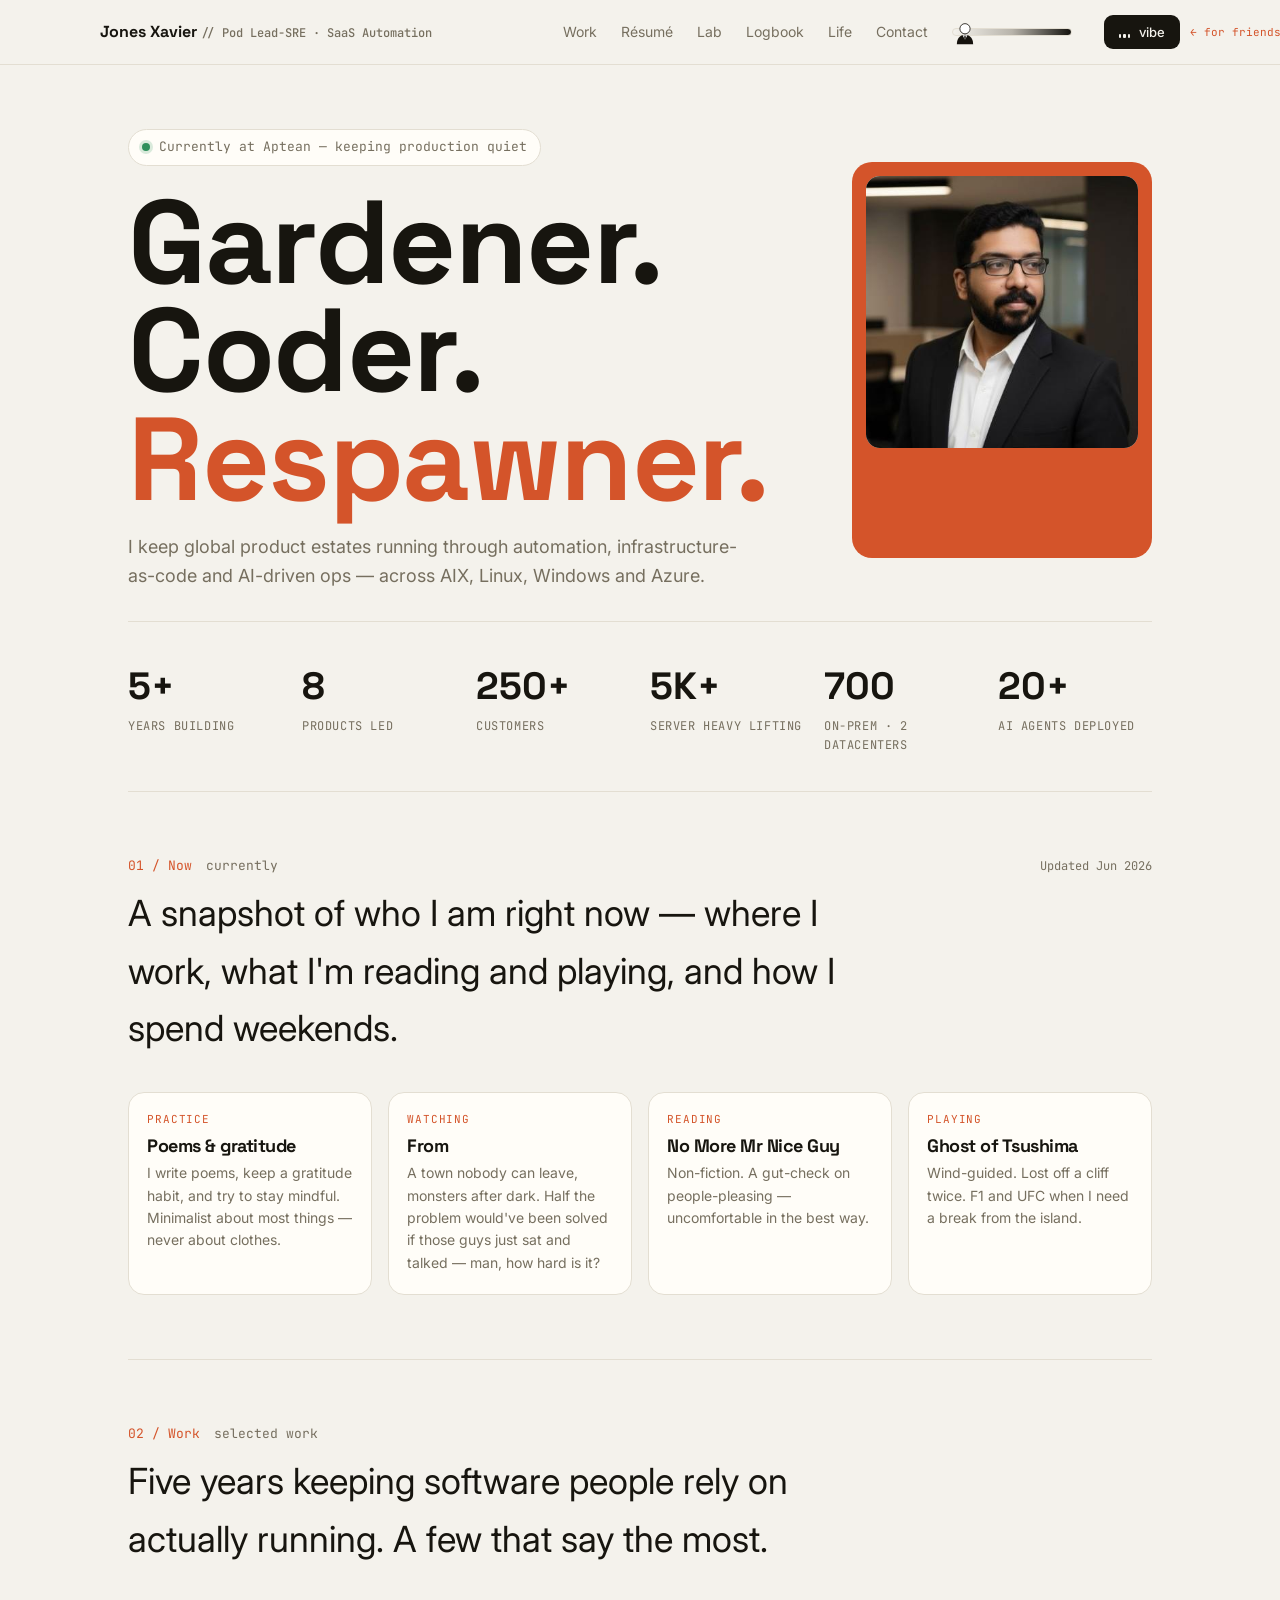
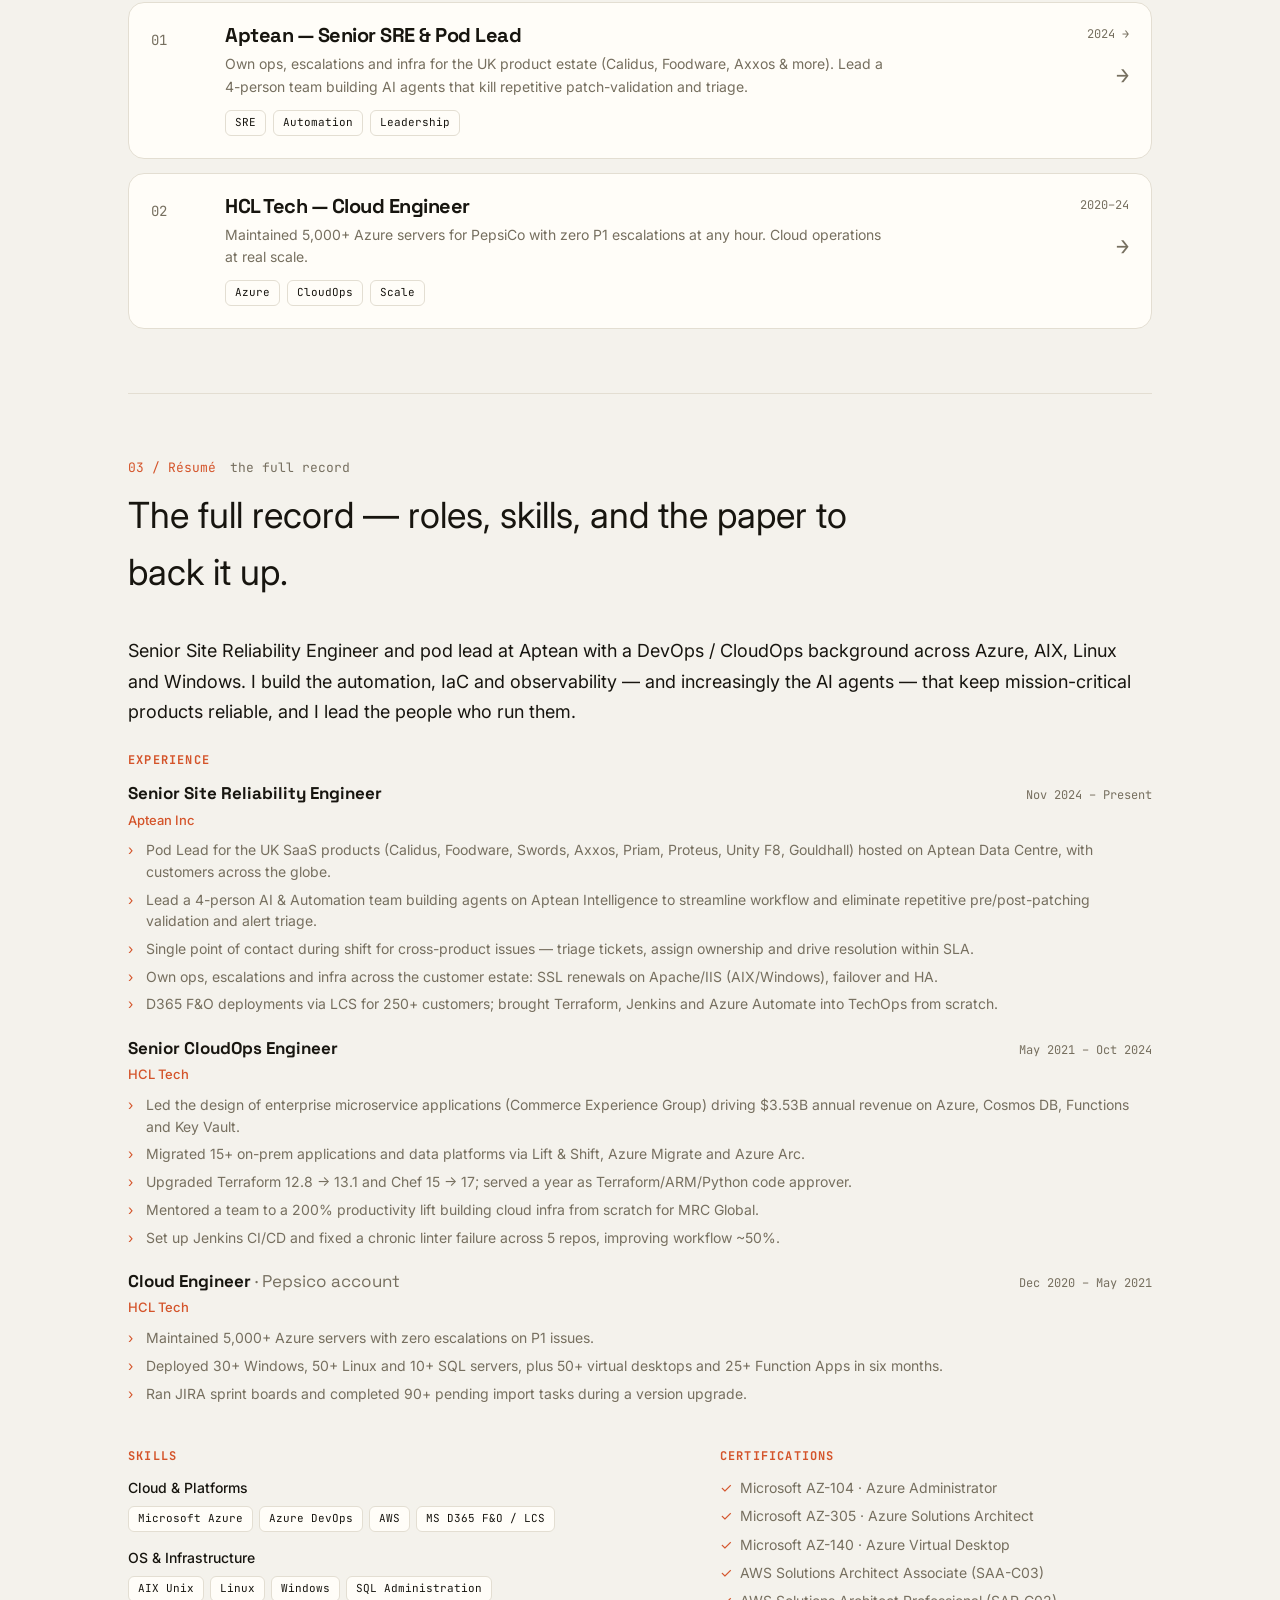
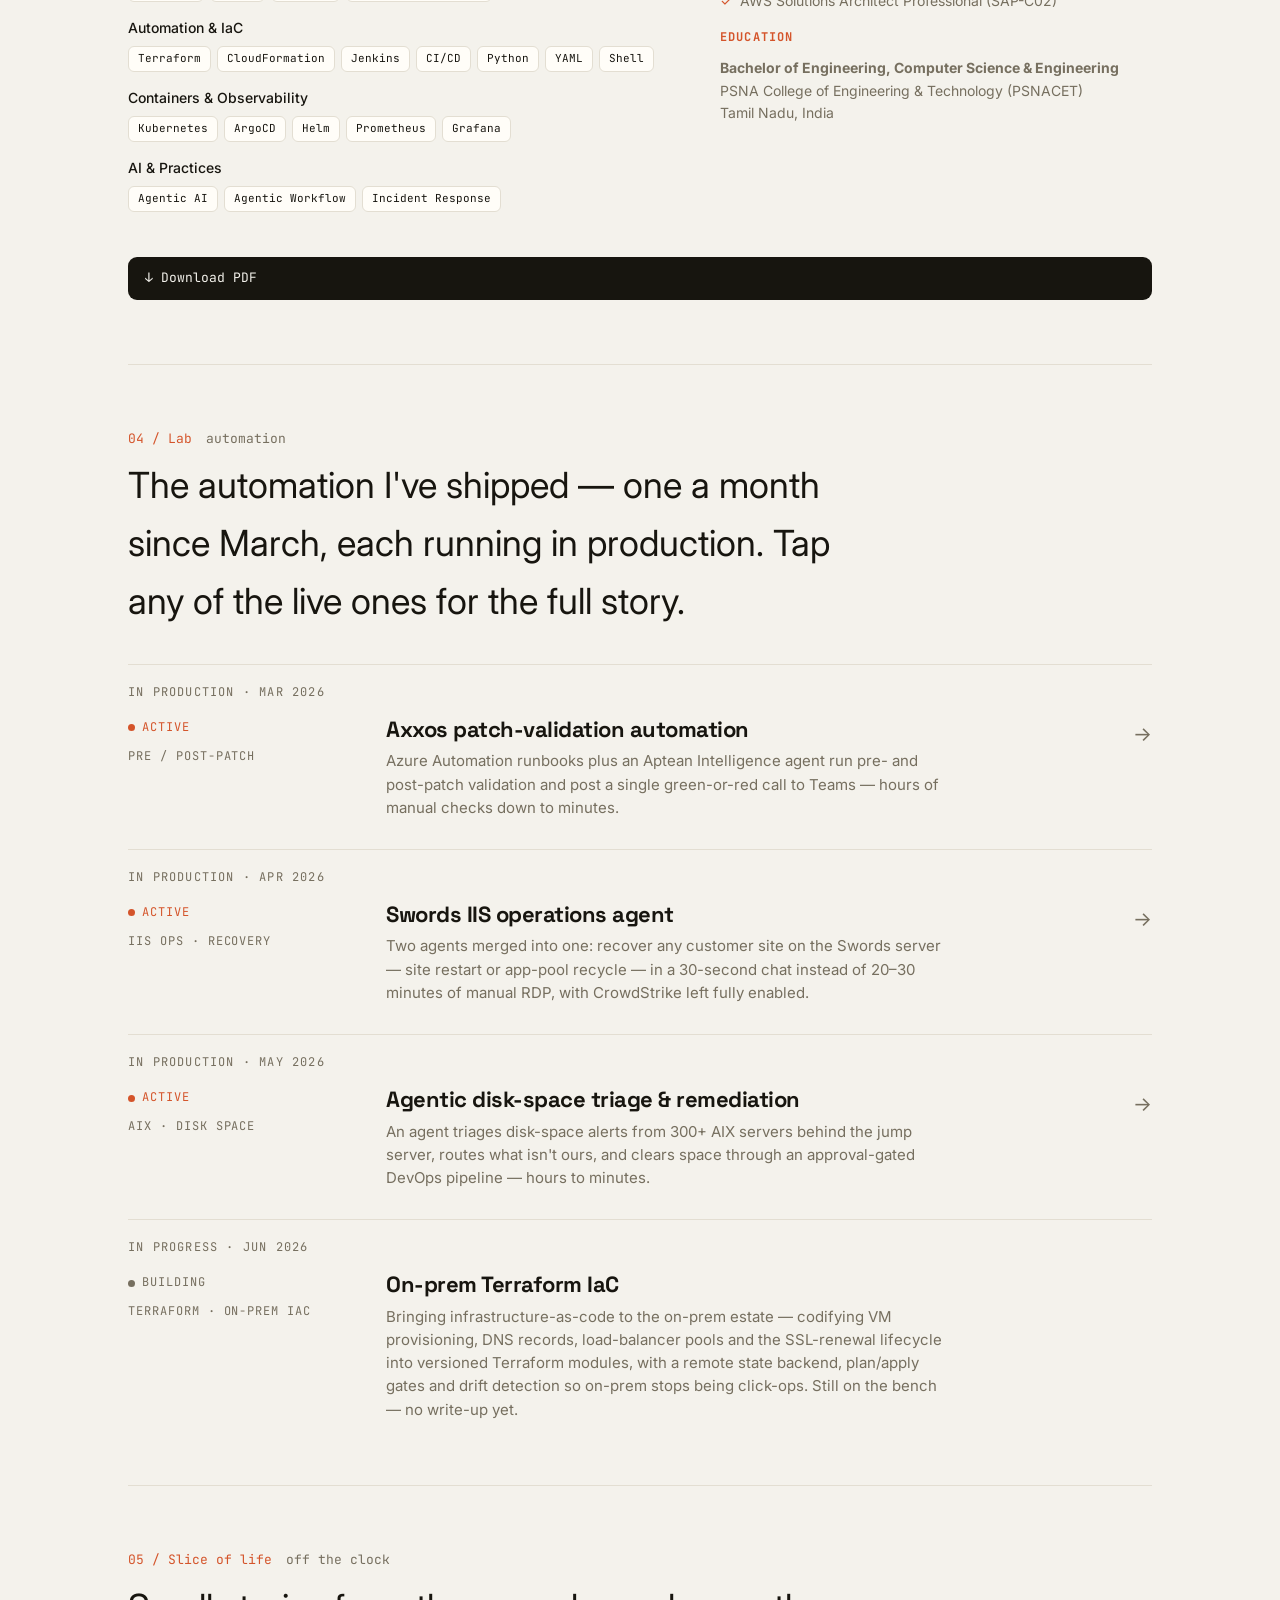
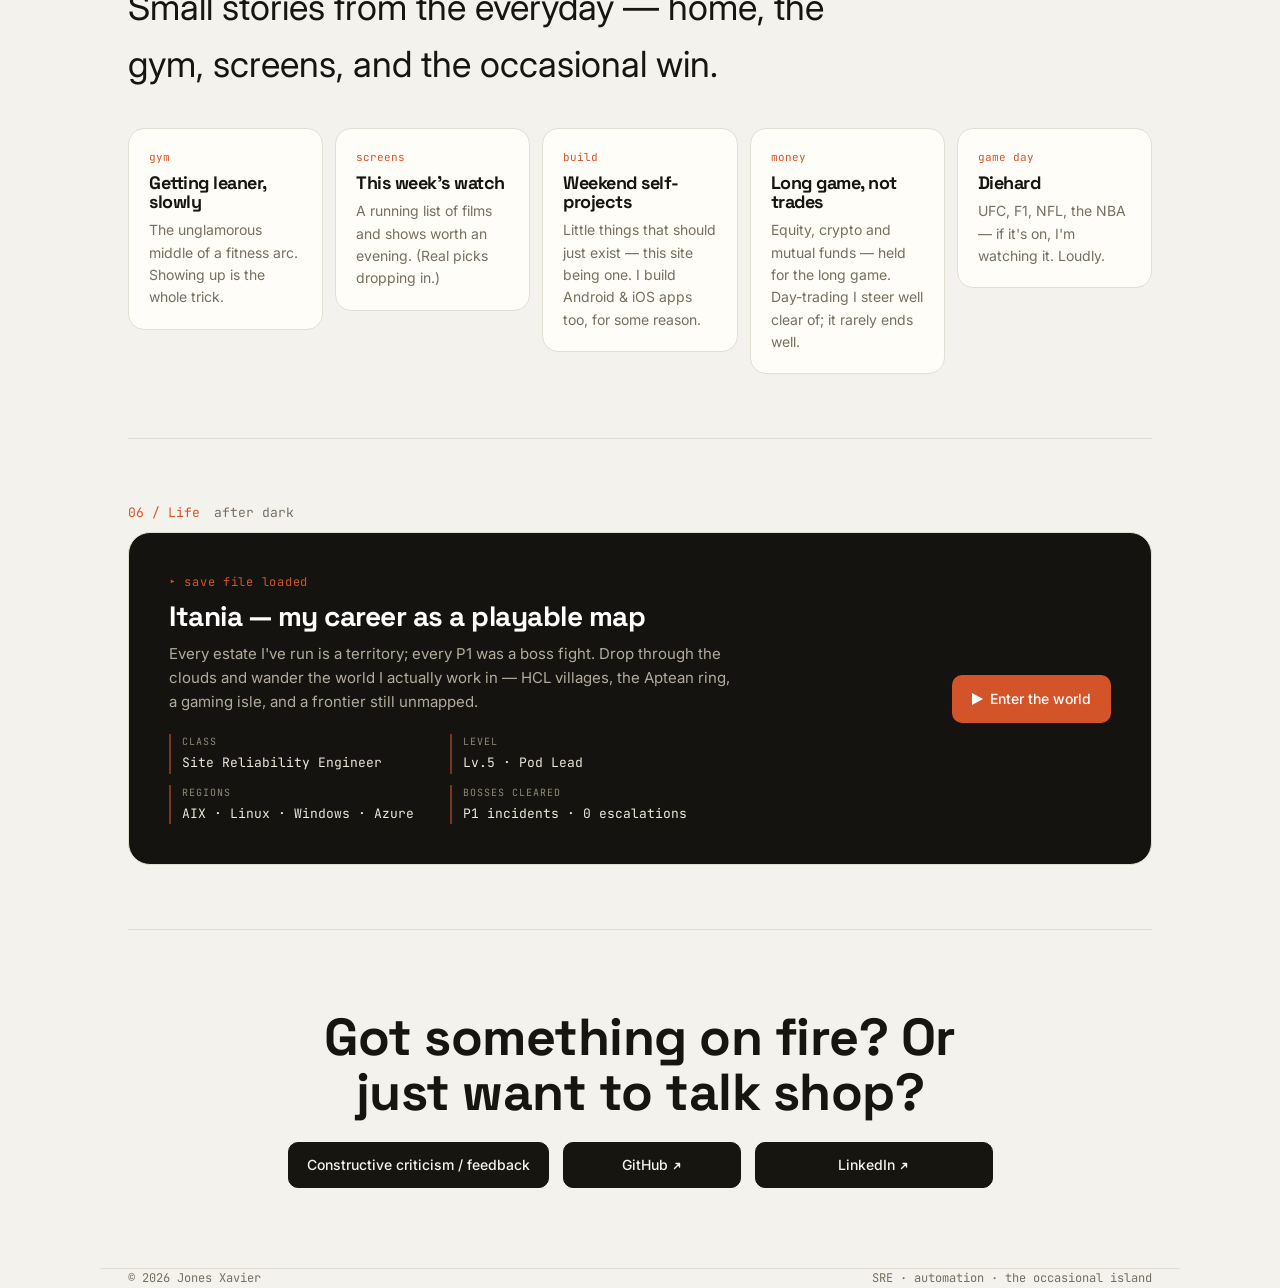
==== commit 2bfbff25: "updated image" ====
--- a/index.html
+++ b/index.html
@@ -187,8 +187,11 @@
   
   
   .idcard{background:var(--accent);border:none;border-radius:20px;padding:14px;text-align:center;}
-  .idphoto{border-radius:14px;overflow:hidden;aspect-ratio:1/1;background:#efe9dd;}
-  .idphoto img{width:100%;height:100%;object-fit:cover;display:block;}
+  .idphoto{position:relative;border-radius:14px;overflow:hidden;aspect-ratio:1/1;background:#efe9dd;}
+  .idphoto img{position:absolute;inset:0;width:100%;height:100%;object-fit:cover;transition:opacity .5s ease;}
+  .idphoto .dark-img{opacity:0;}
+  .reveal-all .idphoto .light-img{opacity:0;}
+  .reveal-all .idphoto .dark-img{opacity:1;}
   .idblank{height:96px;}
   #lmodal .wbox{max-width:640px;}
   .lhead h3{font-family:'Space Grotesk';font-size:25px;line-height:1.15;}
@@ -234,7 +237,7 @@
       <div class="herowords lensable"><h1>Gardener.<br>Coder.<br><span class="a">Respawner.</span></h1><h1 class="truth" aria-hidden="true">Marijuana.<br>VibeCoder<svg class="invader" viewBox="0 0 11 8" fill="#d4542a"><rect x="2" width="1" height="1"/><rect x="8" width="1" height="1"/><rect x="3" y="1" width="1" height="1"/><rect x="7" y="1" width="1" height="1"/><rect x="2" y="2" width="7" height="1"/><rect x="1" y="3" width="2" height="1"/><rect x="4" y="3" width="3" height="1"/><rect x="8" y="3" width="2" height="1"/><rect y="4" width="11" height="1"/><rect y="5" width="1" height="1"/><rect x="2" y="5" width="7" height="1"/><rect x="10" y="5" width="1" height="1"/><rect y="6" width="1" height="1"/><rect x="2" y="6" width="1" height="1"/><rect x="8" y="6" width="1" height="1"/><rect x="10" y="6" width="1" height="1"/><rect x="3" y="7" width="2" height="1"/><rect x="6" y="7" width="2" height="1"/></svg><br><span class="ta">F******ck.</span></h1><h1 class="scram" aria-hidden="true"></h1></div>
       <p class="sub">I keep global product estates running through automation, infrastructure-as-code and AI-driven ops — across AIX, Linux, Windows and Azure.</p>
     </div>
-    <div class="heroside"><div class="idcard"><div class="idphoto"><img src="me.jpg" alt="Jones Xavier"></div><div class="idblank"></div></div></div>
+    <div class="heroside"><div class="idcard"><div class="idphoto"><img class="light-img" src="me.jpg" alt="Jones Xavier"><img class="dark-img" src="me-dark.jpg" alt="Jones Xavier"></div><div class="idblank"></div></div></div>
   </header>
 
 
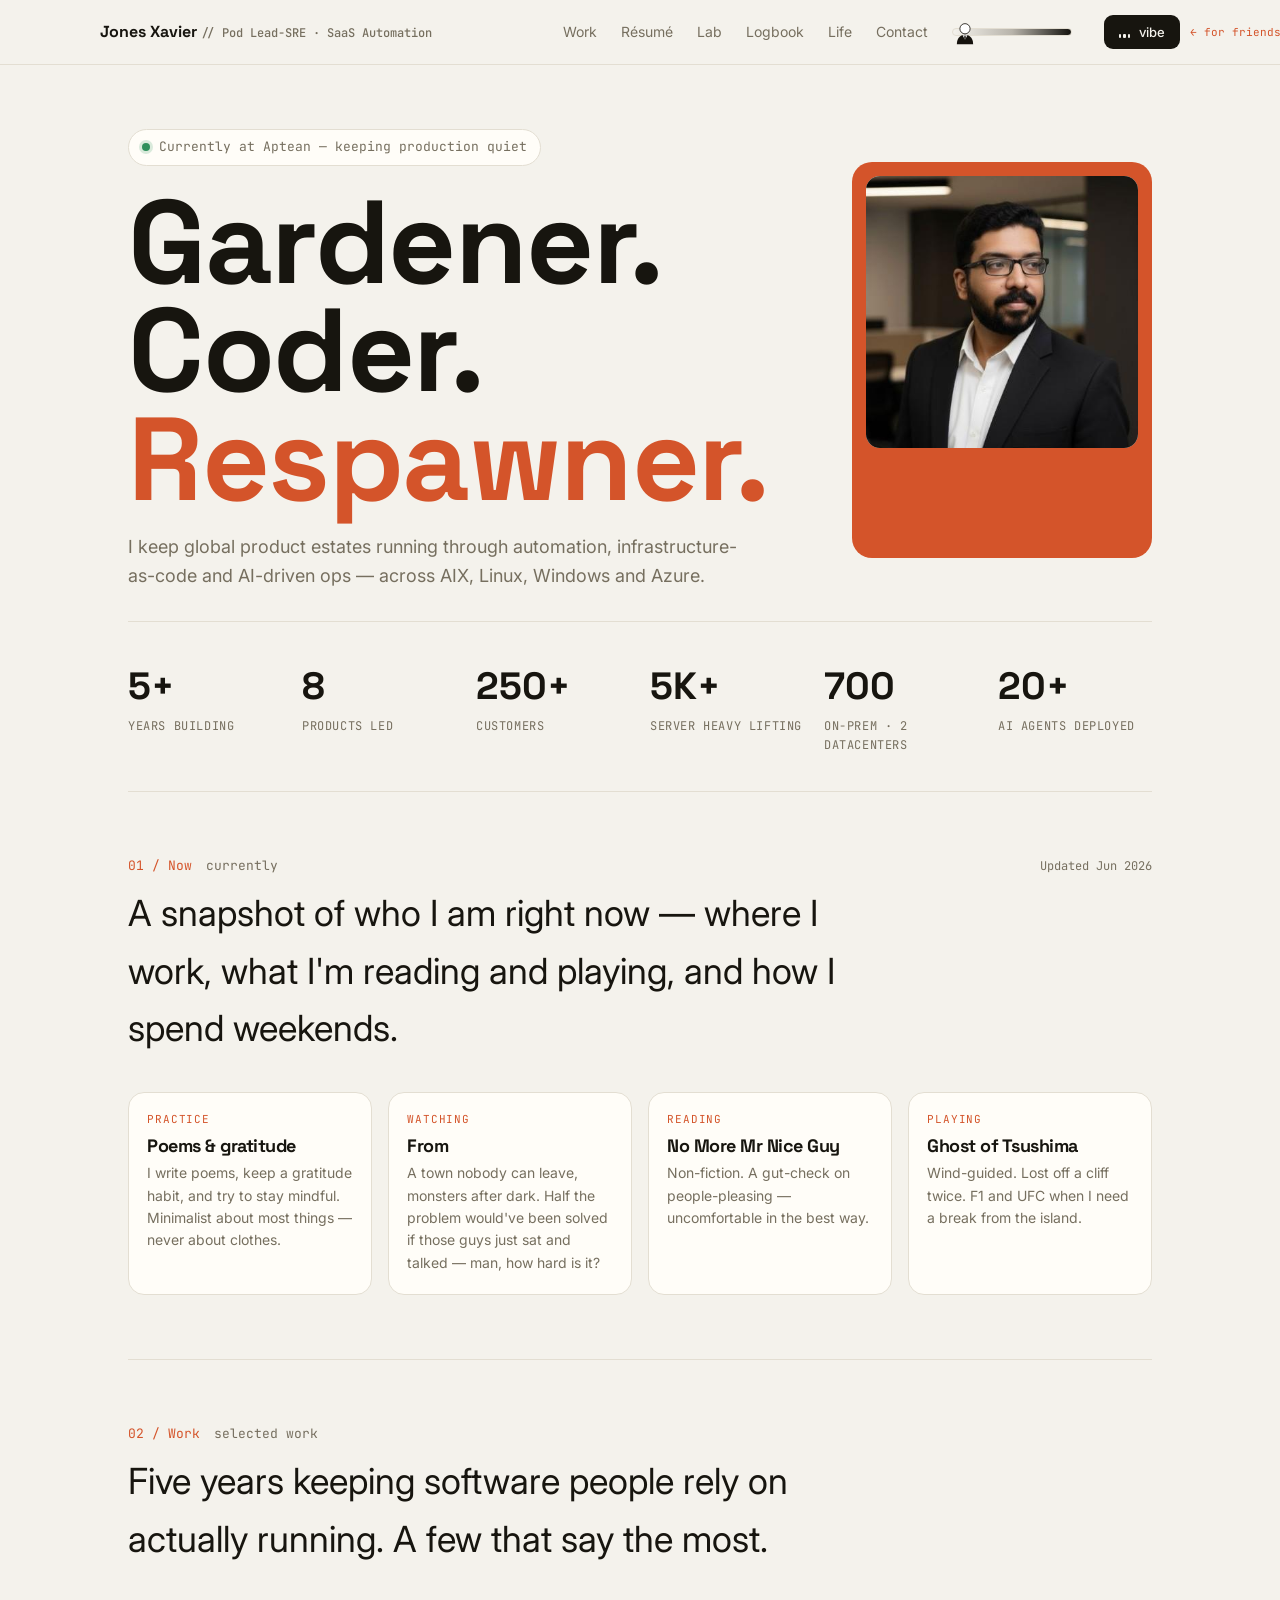
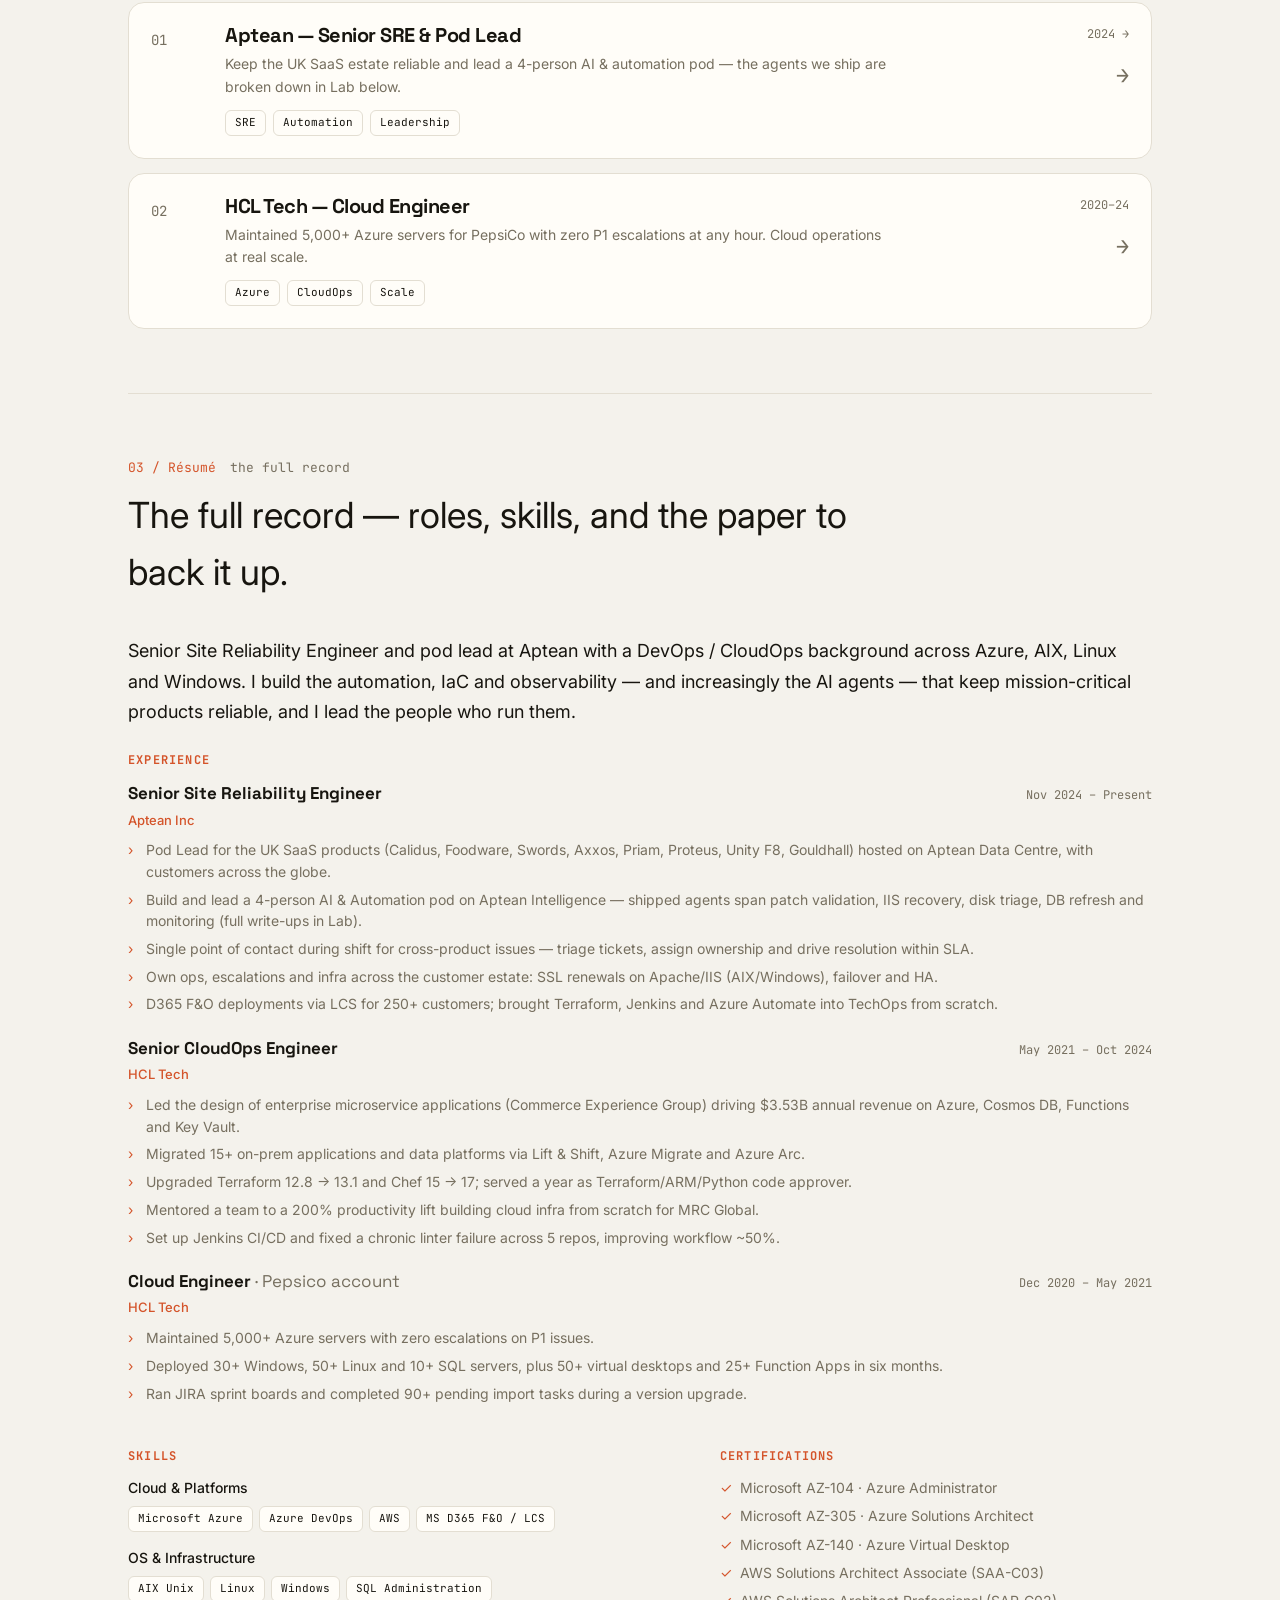
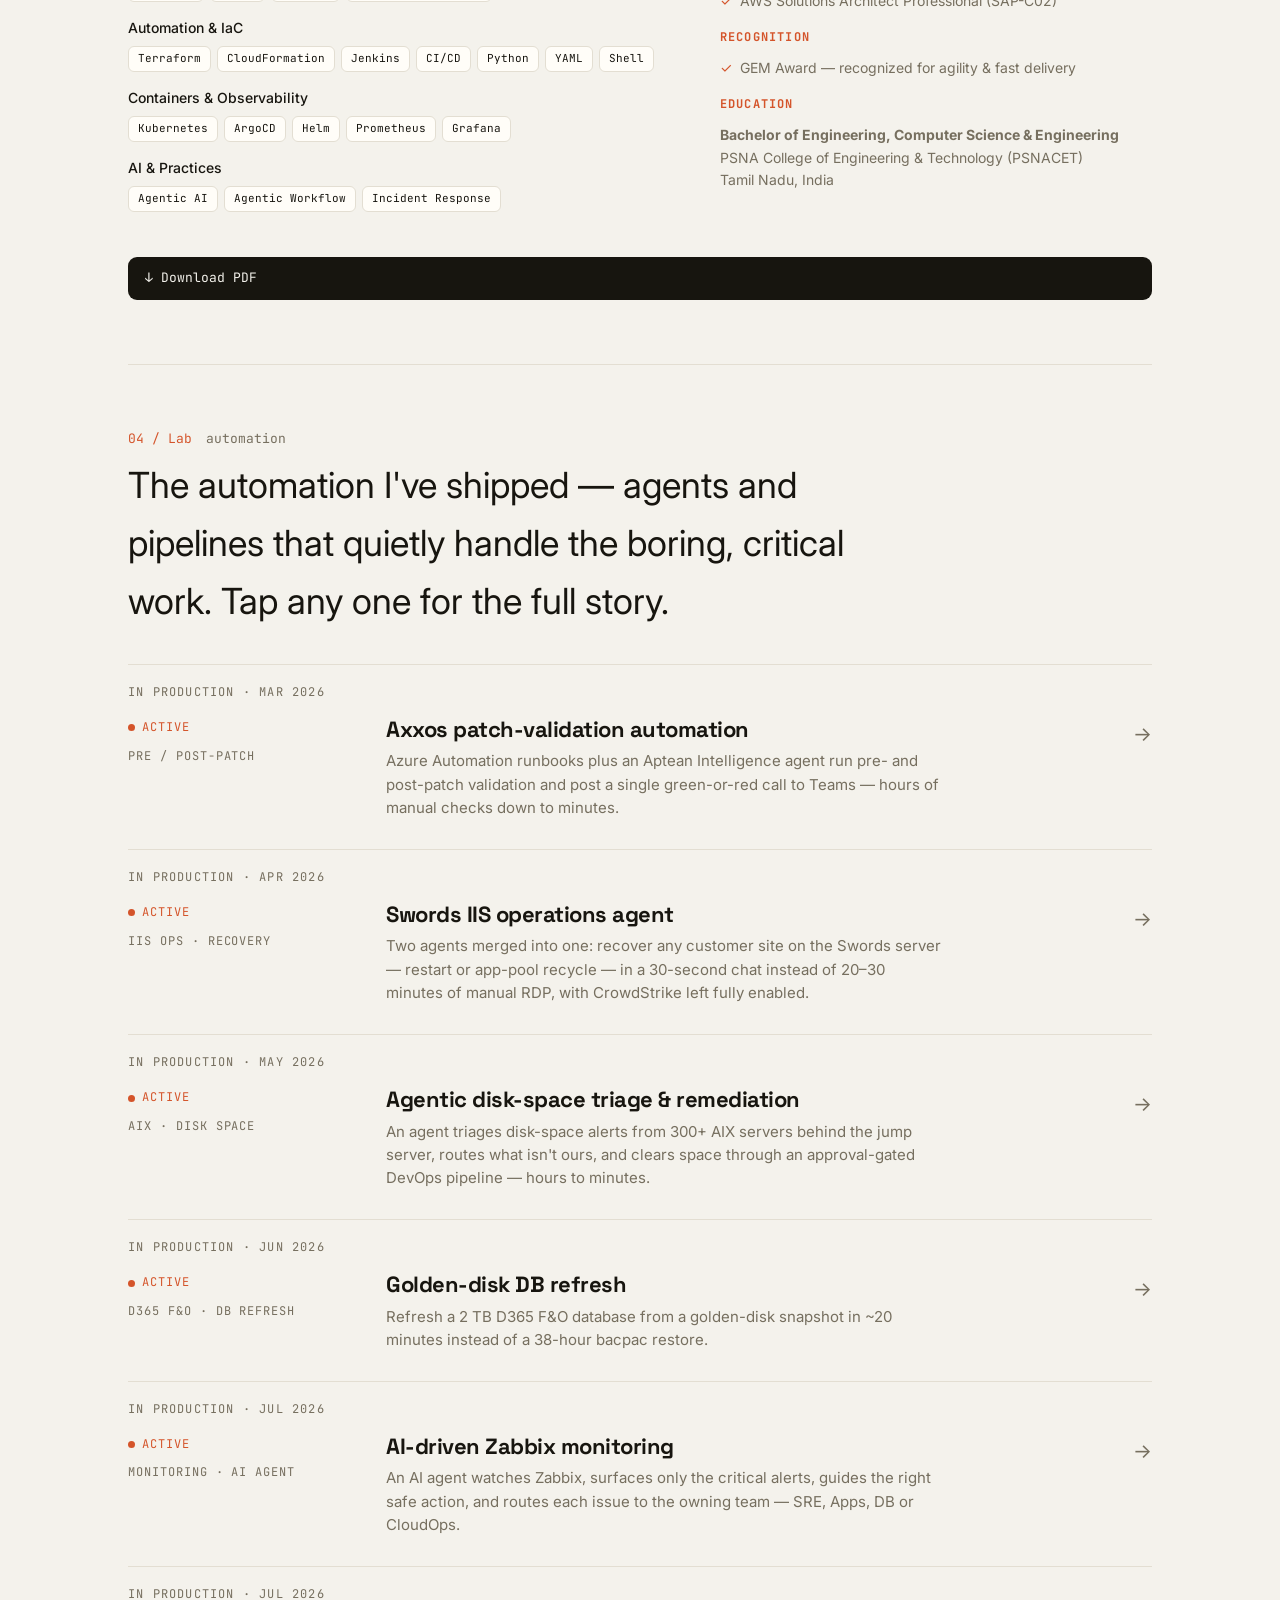
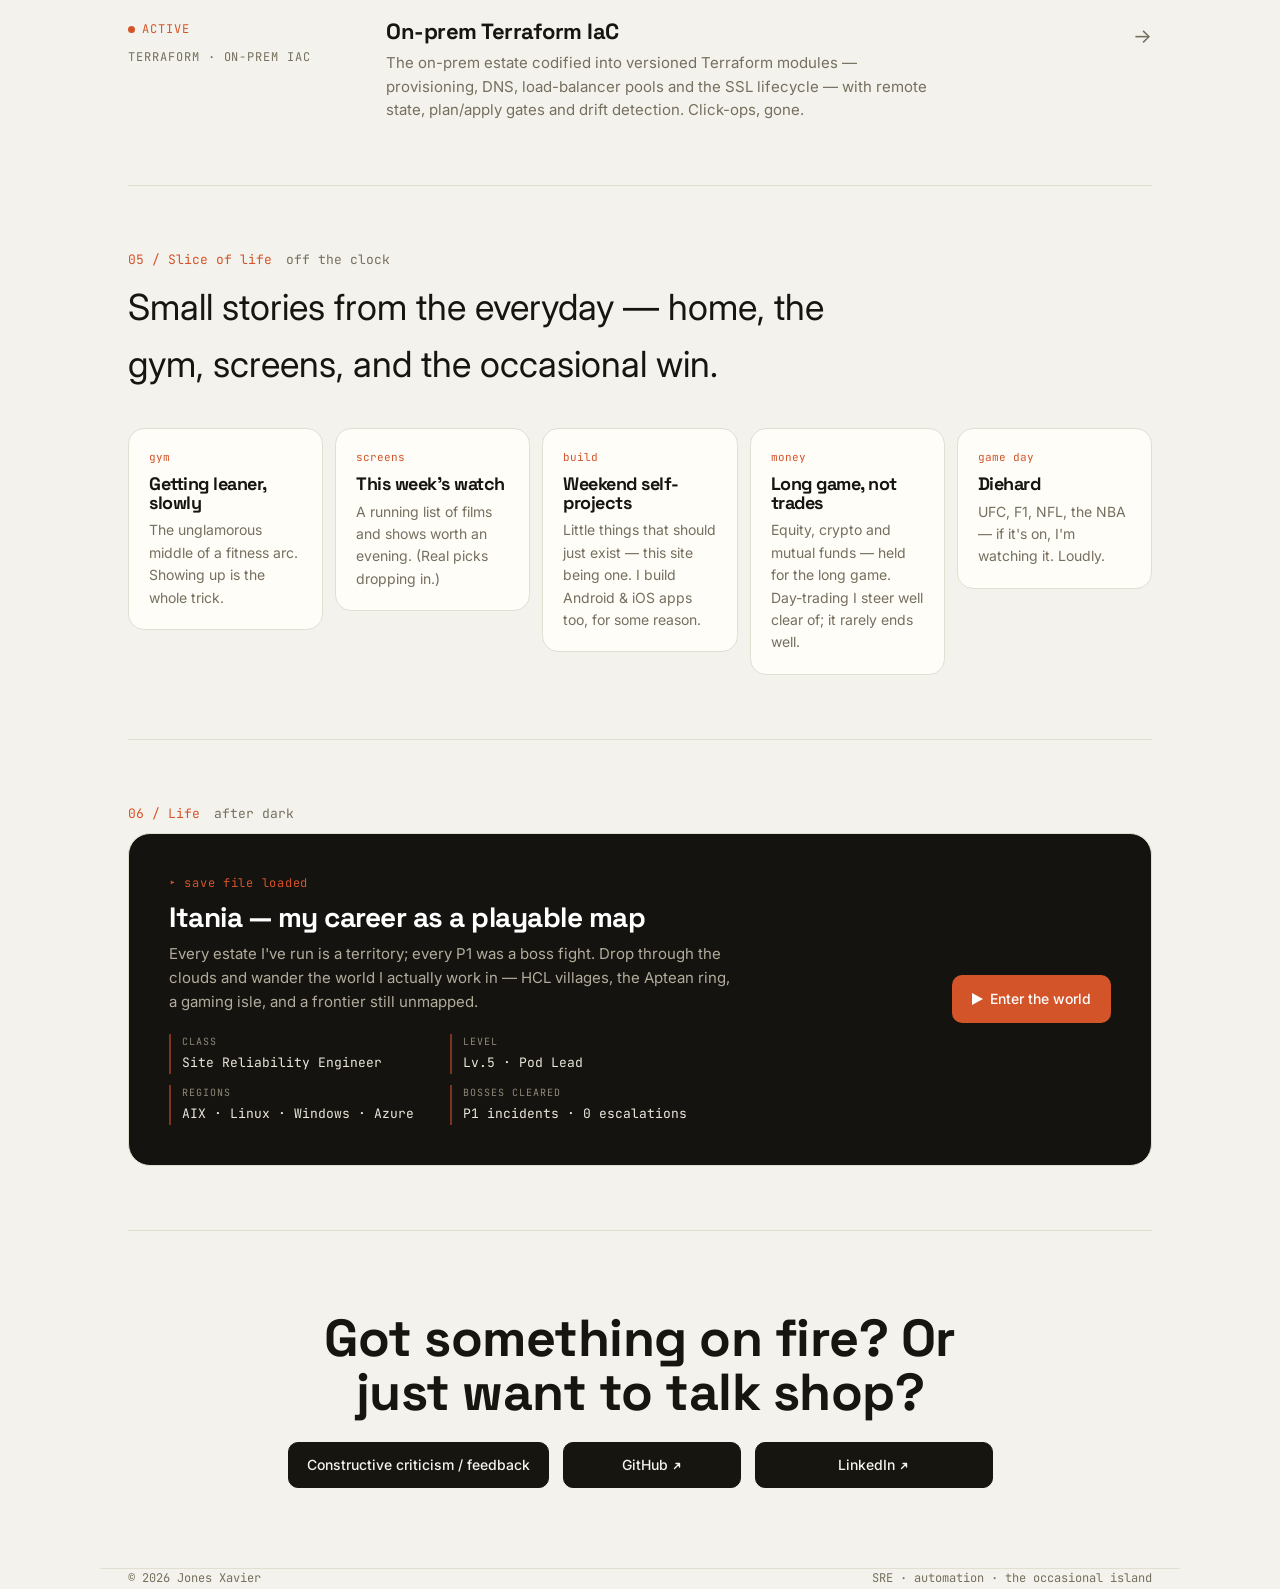
==== commit f6eddd1b: "New improvments" ====
--- a/index.html
+++ b/index.html
@@ -2,12 +2,14 @@
 <html lang="en">
 <head>
 <meta charset="utf-8"/><meta name="viewport" content="width=device-width, initial-scale=1"/>
-<title>Jones Xavier — SRE & Automation Engineer</title>
+<title>Jones Xavier</title>
+<link rel="icon" href="data:image/svg+xml,%3Csvg%20xmlns%3D%27http%3A%2F%2Fwww.w3.org%2F2000%2Fsvg%27%20viewBox%3D%270%200%2032%2032%27%3E%3Crect%20width%3D%2732%27%20height%3D%2732%27%20rx%3D%277%27%20fill%3D%27%23d4542a%27%2F%3E%3Ctext%20x%3D%2716%27%20y%3D%2722%27%20font-family%3D%27Arial%2CHelvetica%2Csans-serif%27%20font-size%3D%2716%27%20font-weight%3D%27700%27%20fill%3D%27%23fffdf8%27%20text-anchor%3D%27middle%27%3EJX%3C%2Ftext%3E%3C%2Fsvg%3E">
 <link rel="preconnect" href="https://fonts.googleapis.com"><link rel="preconnect" href="https://fonts.gstatic.com" crossorigin>
 <link href="https://fonts.googleapis.com/css2?family=Space+Grotesk:wght@500;700&family=Inter:wght@400;500&family=JetBrains+Mono:wght@400;500&display=swap" rel="stylesheet">
 <style>
   :root{--bg:#f4f2ec;--surface:#fffdf8;--ink:#17150f;--muted:#766f5f;--line:#e3ded2;--accent:#d4542a;--green:#2f8f5b;--lensbg:#14130f;--lensink:#f4f2ec;}
   *{box-sizing:border-box;margin:0;padding:0;}
+  html{scroll-behavior:smooth;scroll-padding-top:74px;}
   body{background:var(--bg);color:var(--ink);font-family:'Inter',system-ui,Arial,sans-serif;line-height:1.6;-webkit-font-smoothing:antialiased;}
   .wrap{max-width:1080px;margin:0 auto;padding:0 28px;}
   a{color:inherit;text-decoration:none;}
@@ -234,7 +236,7 @@
   <header class="hero">
     <div>
       <span class="status"><span class="d"></span>Currently at Aptean — keeping production quiet</span>
-      <div class="herowords lensable"><h1>Gardener.<br>Coder.<br><span class="a">Respawner.</span></h1><h1 class="truth" aria-hidden="true">Marijuana.<br>VibeCoder<svg class="invader" viewBox="0 0 11 8" fill="#d4542a"><rect x="2" width="1" height="1"/><rect x="8" width="1" height="1"/><rect x="3" y="1" width="1" height="1"/><rect x="7" y="1" width="1" height="1"/><rect x="2" y="2" width="7" height="1"/><rect x="1" y="3" width="2" height="1"/><rect x="4" y="3" width="3" height="1"/><rect x="8" y="3" width="2" height="1"/><rect y="4" width="11" height="1"/><rect y="5" width="1" height="1"/><rect x="2" y="5" width="7" height="1"/><rect x="10" y="5" width="1" height="1"/><rect y="6" width="1" height="1"/><rect x="2" y="6" width="1" height="1"/><rect x="8" y="6" width="1" height="1"/><rect x="10" y="6" width="1" height="1"/><rect x="3" y="7" width="2" height="1"/><rect x="6" y="7" width="2" height="1"/></svg><br><span class="ta">F******ck.</span></h1><h1 class="scram" aria-hidden="true"></h1></div>
+      <div class="herowords lensable"><h1>Gardener.<br>Coder.<br><span class="a">Respawner.</span></h1><h1 class="truth" aria-hidden="true">Marijuana.<br>VibeCoder<svg class="invader" viewBox="0 0 11 8" fill="#d4542a"><rect x="2" width="1" height="1"/><rect x="8" width="1" height="1"/><rect x="3" y="1" width="1" height="1"/><rect x="7" y="1" width="1" height="1"/><rect x="2" y="2" width="7" height="1"/><rect x="1" y="3" width="2" height="1"/><rect x="4" y="3" width="3" height="1"/><rect x="8" y="3" width="2" height="1"/><rect y="4" width="11" height="1"/><rect y="5" width="1" height="1"/><rect x="2" y="5" width="7" height="1"/><rect x="10" y="5" width="1" height="1"/><rect y="6" width="1" height="1"/><rect x="2" y="6" width="1" height="1"/><rect x="8" y="6" width="1" height="1"/><rect x="10" y="6" width="1" height="1"/><rect x="3" y="7" width="2" height="1"/><rect x="6" y="7" width="2" height="1"/></svg><br><span class="ta">Wasted.</span></h1><h1 class="scram" aria-hidden="true"></h1></div>
       <p class="sub">I keep global product estates running through automation, infrastructure-as-code and AI-driven ops — across AIX, Linux, Windows and Azure.</p>
     </div>
     <div class="heroside"><div class="idcard"><div class="idphoto"><img class="light-img" src="me.jpg" alt="Jones Xavier"><img class="dark-img" src="me-dark.jpg" alt="Jones Xavier"></div><div class="idblank"></div></div></div>
@@ -260,16 +262,16 @@
     <div class="shead"><span class="num">02 / Work</span><span class="cat">selected work</span></div>
     <div class="stmt">Five years keeping software people rely on actually running. A few that say the most.</div>
     <div class="work">
-      <div class="wcard" onclick="openWork('aptean')" style="cursor:pointer"><div class="idx">01</div><div><h3>Aptean — Senior SRE &amp; Pod Lead</h3><p>Own ops, escalations and infra for the UK product estate (Calidus, Foodware, Axxos &amp; more). Lead a 4-person team building AI agents that kill repetitive patch-validation and triage.</p><div class="tags"><span class="tag">SRE</span><span class="tag">Automation</span><span class="tag">Leadership</span></div></div><div class="yr"><span>2024 →</span><span class="warr">→</span></div></div>
+      <div class="wcard" onclick="openWork('aptean')" style="cursor:pointer"><div class="idx">01</div><div><h3>Aptean — Senior SRE &amp; Pod Lead</h3><p>Keep the UK SaaS estate reliable and lead a 4-person AI &amp; automation pod — the agents we ship are broken down in Lab below.</p><div class="tags"><span class="tag">SRE</span><span class="tag">Automation</span><span class="tag">Leadership</span></div></div><div class="yr"><span>2024 →</span><span class="warr">→</span></div></div>
       <div class="wcard" onclick="openWork('hcl')" style="cursor:pointer"><div class="idx">02</div><div><h3>HCL Tech — Cloud Engineer</h3><p>Maintained 5,000+ Azure servers for PepsiCo with zero P1 escalations at any hour. Cloud operations at real scale.</p><div class="tags"><span class="tag">Azure</span><span class="tag">CloudOps</span><span class="tag">Scale</span></div></div><div class="yr"><span>2020–24</span><span class="warr">→</span></div></div>
       
     </div>
   </section>
 
-  <section id="resume" class="reveal"><div class="shead"><span class="num">03 / Résumé</span><span class="cat">the full record</span></div><div class="stmt">The full record — roles, skills, and the paper to back it up.</div><div class="resume"><p class="rsum">Senior Site Reliability Engineer and pod lead at Aptean with a DevOps / CloudOps background across Azure, AIX, Linux and Windows. I build the automation, IaC and observability — and increasingly the AI agents — that keep mission-critical products reliable, and I lead the people who run them.</p><div class="rblock"><h3 class="rt">Experience</h3><div class="role"><div class="rh"><div class="rrole">Senior Site Reliability Engineer</div><div class="rper">Nov 2024 – Present</div></div><div class="rorg">Aptean Inc</div><ul><li>Pod Lead for the UK SaaS products (Calidus, Foodware, Swords, Axxos, Priam, Proteus, Unity F8, Gouldhall) hosted on Aptean Data Centre, with customers across the globe.</li><li>Lead a 4-person AI &amp; Automation team building agents on Aptean Intelligence to streamline workflow and eliminate repetitive pre/post-patching validation and alert triage.</li><li>Single point of contact during shift for cross-product issues — triage tickets, assign ownership and drive resolution within SLA.</li><li>Own ops, escalations and infra across the customer estate: SSL renewals on Apache/IIS (AIX/Windows), failover and HA.</li><li>D365 F&amp;O deployments via LCS for 250+ customers; brought Terraform, Jenkins and Azure Automate into TechOps from scratch.</li></ul></div><div class="role"><div class="rh"><div class="rrole">Senior CloudOps Engineer</div><div class="rper">May 2021 – Oct 2024</div></div><div class="rorg">HCL Tech</div><ul><li>Led the design of enterprise microservice applications (Commerce Experience Group) driving $3.53B annual revenue on Azure, Cosmos DB, Functions and Key Vault.</li><li>Migrated 15+ on-prem applications and data platforms via Lift &amp; Shift, Azure Migrate and Azure Arc.</li><li>Upgraded Terraform 12.8 → 13.1 and Chef 15 → 17; served a year as Terraform/ARM/Python code approver.</li><li>Mentored a team to a 200% productivity lift building cloud infra from scratch for MRC Global.</li><li>Set up Jenkins CI/CD and fixed a chronic linter failure across 5 repos, improving workflow ~50%.</li></ul></div><div class="role"><div class="rh"><div class="rrole">Cloud Engineer <span style="color:var(--muted);font-weight:400">· Pepsico account</span></div><div class="rper">Dec 2020 – May 2021</div></div><div class="rorg">HCL Tech</div><ul><li>Maintained 5,000+ Azure servers with zero escalations on P1 issues.</li><li>Deployed 30+ Windows, 50+ Linux and 10+ SQL servers, plus 50+ virtual desktops and 25+ Function Apps in six months.</li><li>Ran JIRA sprint boards and completed 90+ pending import tasks during a version upgrade.</li></ul></div></div><div class="rgrid"><div class="rblock"><h3 class="rt">Skills</h3><div class="skg"><div class="sgt">Cloud &amp; Platforms</div><div class="chips"><span class="chip">Microsoft Azure</span><span class="chip">Azure DevOps</span><span class="chip">AWS</span><span class="chip">MS D365 F&amp;O / LCS</span></div></div><div class="skg"><div class="sgt">OS &amp; Infrastructure</div><div class="chips"><span class="chip">AIX Unix</span><span class="chip">Linux</span><span class="chip">Windows</span><span class="chip">SQL Administration</span></div></div><div class="skg"><div class="sgt">Automation &amp; IaC</div><div class="chips"><span class="chip">Terraform</span><span class="chip">CloudFormation</span><span class="chip">Jenkins</span><span class="chip">CI/CD</span><span class="chip">Python</span><span class="chip">YAML</span><span class="chip">Shell</span></div></div><div class="skg"><div class="sgt">Containers &amp; Observability</div><div class="chips"><span class="chip">Kubernetes</span><span class="chip">ArgoCD</span><span class="chip">Helm</span><span class="chip">Prometheus</span><span class="chip">Grafana</span></div></div><div class="skg"><div class="sgt">AI &amp; Practices</div><div class="chips"><span class="chip">Agentic AI</span><span class="chip">Agentic Workflow</span><span class="chip">Incident Response</span></div></div></div><div class="rblock"><h3 class="rt">Certifications</h3><ul class="certs"><li>Microsoft AZ-104 · Azure Administrator</li><li>Microsoft AZ-305 · Azure Solutions Architect</li><li>Microsoft AZ-140 · Azure Virtual Desktop</li><li>AWS Solutions Architect Associate (SAA-C03)</li><li>AWS Solutions Architect Professional (SAP-C02)</li></ul><h3 class="rt">Education</h3><div class="edu"><p><strong>Bachelor of Engineering, Computer Science &amp; Engineering</strong><br>PSNA College of Engineering &amp; Technology (PSNACET)<br>Tamil Nadu, India</p></div></div></div><a class="dlbtn" href="Jones_Xavier_Resume.pdf" download>&#8595; Download PDF</a></div></section>
+  <section id="resume" class="reveal"><div class="shead"><span class="num">03 / Résumé</span><span class="cat">the full record</span></div><div class="stmt">The full record — roles, skills, and the paper to back it up.</div><div class="resume"><p class="rsum">Senior Site Reliability Engineer and pod lead at Aptean with a DevOps / CloudOps background across Azure, AIX, Linux and Windows. I build the automation, IaC and observability — and increasingly the AI agents — that keep mission-critical products reliable, and I lead the people who run them.</p><div class="rblock"><h3 class="rt">Experience</h3><div class="role"><div class="rh"><div class="rrole">Senior Site Reliability Engineer</div><div class="rper">Nov 2024 – Present</div></div><div class="rorg">Aptean Inc</div><ul><li>Pod Lead for the UK SaaS products (Calidus, Foodware, Swords, Axxos, Priam, Proteus, Unity F8, Gouldhall) hosted on Aptean Data Centre, with customers across the globe.</li><li>Build and lead a 4-person AI &amp; Automation pod on Aptean Intelligence — shipped agents span patch validation, IIS recovery, disk triage, DB refresh and monitoring (full write-ups in Lab).</li><li>Single point of contact during shift for cross-product issues — triage tickets, assign ownership and drive resolution within SLA.</li><li>Own ops, escalations and infra across the customer estate: SSL renewals on Apache/IIS (AIX/Windows), failover and HA.</li><li>D365 F&amp;O deployments via LCS for 250+ customers; brought Terraform, Jenkins and Azure Automate into TechOps from scratch.</li></ul></div><div class="role"><div class="rh"><div class="rrole">Senior CloudOps Engineer</div><div class="rper">May 2021 – Oct 2024</div></div><div class="rorg">HCL Tech</div><ul><li>Led the design of enterprise microservice applications (Commerce Experience Group) driving $3.53B annual revenue on Azure, Cosmos DB, Functions and Key Vault.</li><li>Migrated 15+ on-prem applications and data platforms via Lift &amp; Shift, Azure Migrate and Azure Arc.</li><li>Upgraded Terraform 12.8 → 13.1 and Chef 15 → 17; served a year as Terraform/ARM/Python code approver.</li><li>Mentored a team to a 200% productivity lift building cloud infra from scratch for MRC Global.</li><li>Set up Jenkins CI/CD and fixed a chronic linter failure across 5 repos, improving workflow ~50%.</li></ul></div><div class="role"><div class="rh"><div class="rrole">Cloud Engineer <span style="color:var(--muted);font-weight:400">· Pepsico account</span></div><div class="rper">Dec 2020 – May 2021</div></div><div class="rorg">HCL Tech</div><ul><li>Maintained 5,000+ Azure servers with zero escalations on P1 issues.</li><li>Deployed 30+ Windows, 50+ Linux and 10+ SQL servers, plus 50+ virtual desktops and 25+ Function Apps in six months.</li><li>Ran JIRA sprint boards and completed 90+ pending import tasks during a version upgrade.</li></ul></div></div><div class="rgrid"><div class="rblock"><h3 class="rt">Skills</h3><div class="skg"><div class="sgt">Cloud &amp; Platforms</div><div class="chips"><span class="chip">Microsoft Azure</span><span class="chip">Azure DevOps</span><span class="chip">AWS</span><span class="chip">MS D365 F&amp;O / LCS</span></div></div><div class="skg"><div class="sgt">OS &amp; Infrastructure</div><div class="chips"><span class="chip">AIX Unix</span><span class="chip">Linux</span><span class="chip">Windows</span><span class="chip">SQL Administration</span></div></div><div class="skg"><div class="sgt">Automation &amp; IaC</div><div class="chips"><span class="chip">Terraform</span><span class="chip">CloudFormation</span><span class="chip">Jenkins</span><span class="chip">CI/CD</span><span class="chip">Python</span><span class="chip">YAML</span><span class="chip">Shell</span></div></div><div class="skg"><div class="sgt">Containers &amp; Observability</div><div class="chips"><span class="chip">Kubernetes</span><span class="chip">ArgoCD</span><span class="chip">Helm</span><span class="chip">Prometheus</span><span class="chip">Grafana</span></div></div><div class="skg"><div class="sgt">AI &amp; Practices</div><div class="chips"><span class="chip">Agentic AI</span><span class="chip">Agentic Workflow</span><span class="chip">Incident Response</span></div></div></div><div class="rblock"><h3 class="rt">Certifications</h3><ul class="certs"><li>Microsoft AZ-104 · Azure Administrator</li><li>Microsoft AZ-305 · Azure Solutions Architect</li><li>Microsoft AZ-140 · Azure Virtual Desktop</li><li>AWS Solutions Architect Associate (SAA-C03)</li><li>AWS Solutions Architect Professional (SAP-C02)</li></ul><h3 class="rt">Recognition</h3><ul class="certs"><li>GEM Award — recognized for agility &amp; fast delivery</li></ul><h3 class="rt">Education</h3><div class="edu"><p><strong>Bachelor of Engineering, Computer Science &amp; Engineering</strong><br>PSNA College of Engineering &amp; Technology (PSNACET)<br>Tamil Nadu, India</p></div></div></div><a class="dlbtn" href="Jones_Xavier_Resume.pdf" download>&#8595; Download PDF</a></div></section>
   <section id="lab" class="reveal">
     <div class="shead"><span class="num">04 / Lab</span><span class="cat">automation</span></div>
-    <div class="stmt">The automation I've shipped — one a month since March, each running in production. Tap any of the live ones for the full story.</div>
+    <div class="stmt">The automation I've shipped — agents and pipelines that quietly handle the boring, critical work. Tap any one for the full story.</div>
     <div class="lablist">
       <div class="labentry"><div class="labup">In production · Mar 2026</div>
         <div class="labrow" onclick="openLab('axxos')" style="cursor:pointer"><div class="labmeta"><span class="labstatus"><span class="d"></span>Active</span><span class="labcat">pre / post-patch</span></div>
@@ -277,16 +279,24 @@
           <div class="labarrow">&#8594;</div></div></div>
       <div class="labentry"><div class="labup">In production · Apr 2026</div>
         <div class="labrow" onclick="openLab('swords')" style="cursor:pointer"><div class="labmeta"><span class="labstatus"><span class="d"></span>Active</span><span class="labcat">IIS ops · recovery</span></div>
-          <div class="labbody"><h3>Swords IIS operations agent</h3><p>Two agents merged into one: recover any customer site on the Swords server — site restart or app-pool recycle — in a 30-second chat instead of 20–30 minutes of manual RDP, with CrowdStrike left fully enabled.</p></div>
+          <div class="labbody"><h3>Swords IIS operations agent</h3><p>Two agents merged into one: recover any customer site on the Swords server — restart or app-pool recycle — in a 30-second chat instead of 20–30 minutes of manual RDP, with CrowdStrike left fully enabled.</p></div>
           <div class="labarrow">&#8594;</div></div></div>
       <div class="labentry"><div class="labup">In production · May 2026</div>
         <div class="labrow" onclick="openLab('disk')" style="cursor:pointer"><div class="labmeta"><span class="labstatus"><span class="d"></span>Active</span><span class="labcat">AIX · disk space</span></div>
           <div class="labbody"><h3>Agentic disk-space triage &amp; remediation</h3><p>An agent triages disk-space alerts from 300+ AIX servers behind the jump server, routes what isn't ours, and clears space through an approval-gated DevOps pipeline — hours to minutes.</p></div>
           <div class="labarrow">&#8594;</div></div></div>
-      <div class="labentry"><div class="labup">In progress · Jun 2026</div>
-        <div class="labrow"><div class="labmeta"><span class="labstatus building"><span class="d"></span>Building</span><span class="labcat">terraform · on-prem IaC</span></div>
-          <div class="labbody"><h3>On-prem Terraform IaC</h3><p>Bringing infrastructure-as-code to the on-prem estate — codifying VM provisioning, DNS records, load-balancer pools and the SSL-renewal lifecycle into versioned Terraform modules, with a remote state backend, plan/apply gates and drift detection so on-prem stops being click-ops. Still on the bench — no write-up yet.</p></div>
-          </div></div>
+      <div class="labentry"><div class="labup">In production · Jun 2026</div>
+        <div class="labrow" onclick="openLab('golden')" style="cursor:pointer"><div class="labmeta"><span class="labstatus"><span class="d"></span>Active</span><span class="labcat">D365 F&amp;O · DB refresh</span></div>
+          <div class="labbody"><h3>Golden-disk DB refresh</h3><p>Refresh a 2 TB D365 F&amp;O database from a golden-disk snapshot in ~20 minutes instead of a 38-hour bacpac restore.</p></div>
+          <div class="labarrow">&#8594;</div></div></div>
+      <div class="labentry"><div class="labup">In production · Jul 2026</div>
+        <div class="labrow" onclick="openLab('zabbix')" style="cursor:pointer"><div class="labmeta"><span class="labstatus"><span class="d"></span>Active</span><span class="labcat">monitoring · AI agent</span></div>
+          <div class="labbody"><h3>AI-driven Zabbix monitoring</h3><p>An AI agent watches Zabbix, surfaces only the critical alerts, guides the right safe action, and routes each issue to the owning team — SRE, Apps, DB or CloudOps.</p></div>
+          <div class="labarrow">&#8594;</div></div></div>
+      <div class="labentry"><div class="labup">In production · Jul 2026</div>
+        <div class="labrow" onclick="openLab('terraform')" style="cursor:pointer"><div class="labmeta"><span class="labstatus"><span class="d"></span>Active</span><span class="labcat">terraform · on-prem IaC</span></div>
+          <div class="labbody"><h3>On-prem Terraform IaC</h3><p>The on-prem estate codified into versioned Terraform modules — provisioning, DNS, load-balancer pools and the SSL lifecycle — with remote state, plan/apply gates and drift detection. Click-ops, gone.</p></div>
+          <div class="labarrow">&#8594;</div></div></div>
     </div>
   </section>
 
@@ -331,7 +341,7 @@
 var WORK={
  aptean:{t:"Aptean — Senior SRE & Pod Lead",s:"Nov 2024 – Present",i:[
   "Pod Lead for the UK SaaS products (Calidus, Foodware, Swords, Axxos, Priam, Proteus, Unity F8, Gouldhall), hosted on Aptean Data Centre with customers across the globe.",
-  "Lead a 4-person AI & Automation team building agents on Aptean Intelligence to eliminate repetitive pre/post-patch validation and alert triage.",
+  "Lead a 4-person AI & Automation pod on Aptean Intelligence — the shipped agents are detailed in the Lab section.",
   "Single point of contact during shift for cross-product issues — triage, assign ownership and drive resolution within SLA.",
   "Own ops, escalations and infra across the estate: SSL renewals on Apache/IIS (AIX/Windows), failover and HA.",
   "D365 F&O deployments via LCS for 250+ customers; brought Terraform, Jenkins and Azure Automate into TechOps from scratch."]},
@@ -350,7 +360,7 @@
 document.addEventListener('keydown',function(e){if(e.key==='Escape')closeWork();});
 </script>
 <script>
-(function(){var sl=document.getElementById('themeslider');if(!sl)return;var tm=document.getElementById('thumbman');var scram=document.querySelector('.herowords .scram');var SRC=['Gardener.','Coder.','Respawner.'],TGT=['Marijuana.','VibeCoder.','F******ck.'],GL='ABCDEFGHIJKLMNOPQRSTUVWXYZ#%&*@/?+=';function rch(){return GL[Math.floor(Math.random()*GL.length)];}function morph(S,T,p){var n=Math.max(S.length,T.length),o='';for(var i=0;i<n;i++){var th=i/n;if(p>=th+0.18){o+=(i<T.length?T[i]:'');}else if(p<=th){o+=(i<S.length?S[i]:'');}else{o+=rch();}}return o;}function scramble(t){if(!scram)return;var lo=0.05,hi=0.95;if(t>lo&&t<hi){var p=(t-lo)/(hi-lo);scram.innerHTML=SRC.map(function(s,i){return morph(s,TGT[i],p);}).join('<br>');document.documentElement.classList.add('scrambling');}else{document.documentElement.classList.remove('scrambling');}}var L={bg:[244,242,236],surface:[255,253,248],ink:[23,21,15],muted:[118,111,95],line:[227,222,210]},H={bg:[128,125,118],surface:[142,139,131],ink:[42,39,33],muted:[96,91,81],line:[112,108,100]},D={bg:[20,19,15],surface:[30,28,22],ink:[241,237,227],muted:[155,148,133],line:[45,42,35]};function lp(a,b,t){return Math.round(a+(b-a)*t);}function mix(p,q,t){return 'rgb('+lp(p[0],q[0],t)+','+lp(p[1],q[1],t)+','+lp(p[2],q[2],t)+')';}function placeMan(){if(!tm)return;var w=sl.offsetWidth,tw=26,v=sl.value/100;tm.style.left=(v*(w-tw)+tw/2)+'px';}function set(t){var st=document.documentElement.style;['bg','surface','ink','muted','line'].forEach(function(k){var a,b,tt;if(t<=0.5){a=L[k];b=H[k];tt=t/0.5;}else{a=H[k];b=D[k];tt=(t-0.5)/0.5;}st.setProperty('--'+k,mix(a,b,tt));});if(t>=0.95){document.documentElement.classList.add('reveal-all');}else{document.documentElement.classList.remove('reveal-all');}if(tm){tm.classList.toggle('dark',t>=0.95);}var dk=t>=0.95;if(dk&&!window.__dk){window.__dk=1;if(window.darkCue)darkCue();}else if(!dk){if(window.__dk&&window.darkStop)darkStop();window.__dk=0;}scramble(t);placeMan();}sl.addEventListener('input',function(){set(this.value/100);});window.setTheme=function(t){t=Math.max(0,Math.min(1,t));sl.value=Math.round(t*100);set(t);};window.toggleDark=function(){var goDark=!document.documentElement.classList.contains('reveal-all');var start=sl.value/100,target=goDark?1:0,t0=performance.now(),dur=700;function step(now){var k=Math.min(1,(now-t0)/dur);var v=start+(target-start)*k;sl.value=Math.round(v*100);set(v);if(k<1)requestAnimationFrame(step);}requestAnimationFrame(step);};window.addEventListener('resize',placeMan);placeMan();})();
+(function(){var sl=document.getElementById('themeslider');if(!sl)return;var tm=document.getElementById('thumbman');var scram=document.querySelector('.herowords .scram');var SRC=['Gardener.','Coder.','Respawner.'],TGT=['Marijuana.','VibeCoder.','Wasted.'],GL='ABCDEFGHIJKLMNOPQRSTUVWXYZ#%&*@/?+=';function rch(){return GL[Math.floor(Math.random()*GL.length)];}function morph(S,T,p){var n=Math.max(S.length,T.length),o='';for(var i=0;i<n;i++){var th=i/n;if(p>=th+0.18){o+=(i<T.length?T[i]:'');}else if(p<=th){o+=(i<S.length?S[i]:'');}else{o+=rch();}}return o;}function scramble(t){if(!scram)return;var lo=0.05,hi=0.95;if(t>lo&&t<hi){var p=(t-lo)/(hi-lo);scram.innerHTML=SRC.map(function(s,i){return morph(s,TGT[i],p);}).join('<br>');document.documentElement.classList.add('scrambling');}else{document.documentElement.classList.remove('scrambling');}}var L={bg:[244,242,236],surface:[255,253,248],ink:[23,21,15],muted:[118,111,95],line:[227,222,210]},H={bg:[128,125,118],surface:[142,139,131],ink:[42,39,33],muted:[96,91,81],line:[112,108,100]},D={bg:[20,19,15],surface:[30,28,22],ink:[241,237,227],muted:[155,148,133],line:[45,42,35]};function lp(a,b,t){return Math.round(a+(b-a)*t);}function mix(p,q,t){return 'rgb('+lp(p[0],q[0],t)+','+lp(p[1],q[1],t)+','+lp(p[2],q[2],t)+')';}function placeMan(){if(!tm)return;var w=sl.offsetWidth,tw=26,v=sl.value/100;tm.style.left=(v*(w-tw)+tw/2)+'px';}function set(t){var st=document.documentElement.style;['bg','surface','ink','muted','line'].forEach(function(k){var a,b,tt;if(t<=0.5){a=L[k];b=H[k];tt=t/0.5;}else{a=H[k];b=D[k];tt=(t-0.5)/0.5;}st.setProperty('--'+k,mix(a,b,tt));});if(t>=0.95){document.documentElement.classList.add('reveal-all');}else{document.documentElement.classList.remove('reveal-all');}if(tm){tm.classList.toggle('dark',t>=0.95);}var dk=t>=0.95;if(dk&&!window.__dk){window.__dk=1;if(window.darkCue)darkCue();}else if(!dk){if(window.__dk&&window.darkStop)darkStop();window.__dk=0;}scramble(t);placeMan();}sl.addEventListener('input',function(){set(this.value/100);});window.setTheme=function(t){t=Math.max(0,Math.min(1,t));sl.value=Math.round(t*100);set(t);};window.toggleDark=function(){var goDark=!document.documentElement.classList.contains('reveal-all');var start=sl.value/100,target=goDark?1:0,t0=performance.now(),dur=700;function step(now){var k=Math.min(1,(now-t0)/dur);var v=start+(target-start)*k;sl.value=Math.round(v*100);set(v);if(k<1)requestAnimationFrame(step);}requestAnimationFrame(step);};window.addEventListener('resize',placeMan);placeMan();})();
 </script>
 <div id="arrive"><div class="cloud"></div></div>
 <script>(function(){var ar=document.getElementById("arrive");if(!ar)return;try{if(sessionStorage.getItem("fromTour")){sessionStorage.removeItem("fromTour");ar.style.display="block";requestAnimationFrame(function(){requestAnimationFrame(function(){ar.classList.add("go");});});setTimeout(function(){ar.remove();},1700);}}catch(e){}})();</script>
@@ -385,7 +395,19 @@
  disk:{t:"Agentic disk-space triage and remediation",meta:["Active · in production","AIX · disk space","approval-gated"],sec:[
   {h:"Problem",p:["Our ~300 AIX servers — reachable only through the jump server — continuously send disk-space alerts from root@aix. Every alert is handled by hand: read the mail, log in via the jump server, work out what's filling the filesystem, decide what's safe, and clear it. It's slow, repetitive, error-prone and doesn't scale — and not every alert is even ours to fix."]},
   {h:"Solution",p:["An AI agent monitors the AIX disk-space alerts from root via Outlook, identifies the affected path, and routes application or database issues to the right team. For routine cases it requests approval; once approved, it triggers an Azure DevOps pipeline running under a service account on the jump server to safely clear space on the AIX server."]},
-  {h:"Impact",p:["Routine disk-space alerts that used to need an engineer logged in through the jump server are now resolved with a single approval — response time from hours to minutes. Misrouted alerts reach the right team automatically; every action is approval-gated, reversible and audited; and it scales effortlessly across the 300+ server estate."]}]}
+  {h:"Impact",p:["Routine disk-space alerts that used to need an engineer logged in through the jump server are now resolved with a single approval — response time from hours to minutes. Misrouted alerts reach the right team automatically; every action is approval-gated, reversible and audited; and it scales effortlessly across the 300+ server estate."]}]},
+ golden:{t:"Golden-disk DB refresh (D365 F&O)",meta:["Active · in production","D365 F&O · DB refresh","2 TB · ~20 min"],sec:[
+  {h:"Problem",p:["Refreshing our D365 F&O databases meant a full SQL bacpac restore — around 66 hours each time. Last year I wrote an auto-drop script that cut that to about 18 hours, but the runtime scales with database size: now that the DB is 2 TB (bacpac over 50 GB) it is back up to ~38 hours, and we refresh far more often, so the restore had become a real bottleneck."]},
+  {h:"Solution",p:["Instead of restoring the bacpac on every refresh, restore it once on a VM, snapshot the disk, and keep that snapshot as a golden disk. Each refresh simply attaches the golden disk to the target VM — no repeated bacpac restore."]},
+  {h:"Impact",p:["~38 hours down to about 20 minutes per refresh. Database refreshes stop blocking the team, and the approach holds up no matter how large the database grows."]}]},
+ zabbix:{t:"AI-driven Zabbix monitoring",meta:["Active · in production","monitoring · AI agent","SRE / Apps / DB / CloudOps"],sec:[
+  {h:"Problem",p:["Zabbix monitoring was manual — engineers combed through a flood of alerts to find the few that mattered, and acting on them needed cross-product knowledge (when a service should be started or stopped, which team owns it) that not everyone has."]},
+  {h:"Solution",p:["An AI agent monitors Zabbix and surfaces only the genuinely critical alerts instead of the noise. It reasons over historical data to judge whether manual intervention (start/stop, etc.) is actually needed, walks engineers without deep cross-product knowledge through the correct safe action, and routes ownership to the right team — SRE, Apps, DB or CloudOps."]},
+  {h:"Impact",p:["Engineers see signal instead of noise and can act safely even outside their expertise, while issues reach the right team automatically. It delivers on leadership's mandate: let AI do the heavy lifting while humans stay in the loop to guide it."]}]},
+ terraform:{t:"On-prem Terraform IaC",meta:["Active · in production","terraform · on-prem IaC","remote state · drift detection"],sec:[
+  {h:"Problem",p:["On-prem infrastructure was click-ops — VMs, DNS records, load-balancer pools and SSL renewals all provisioned and changed by hand, with no version history and easy configuration drift."]},
+  {h:"Solution",p:["Codified the on-prem estate into versioned Terraform modules with a remote state backend, plan/apply gates and drift detection — bringing the same infrastructure-as-code discipline we use in the cloud to on-prem."]},
+  {h:"Impact",p:["On-prem changes are now reviewable, repeatable and auditable, with drift caught automatically instead of surfacing during an incident."]}]}
 };
 function openLab(k){var d=LAB[k];if(!d)return;var h='<div class="lhead"><h3>'+d.t+'</h3></div><div class="lmeta">'+d.meta.map(function(m){return '<span>'+m+'</span>';}).join('')+'</div>';h+=d.sec.map(function(s){return '<div class="msec"><h4>'+s.h+'</h4>'+s.p.map(function(x){return '<p>'+x+'</p>';}).join('')+'</div>';}).join('');document.getElementById('lbody').innerHTML=h;document.getElementById('lmodal').classList.add('open');}
 function closeLab(){document.getElementById('lmodal').classList.remove('open');}
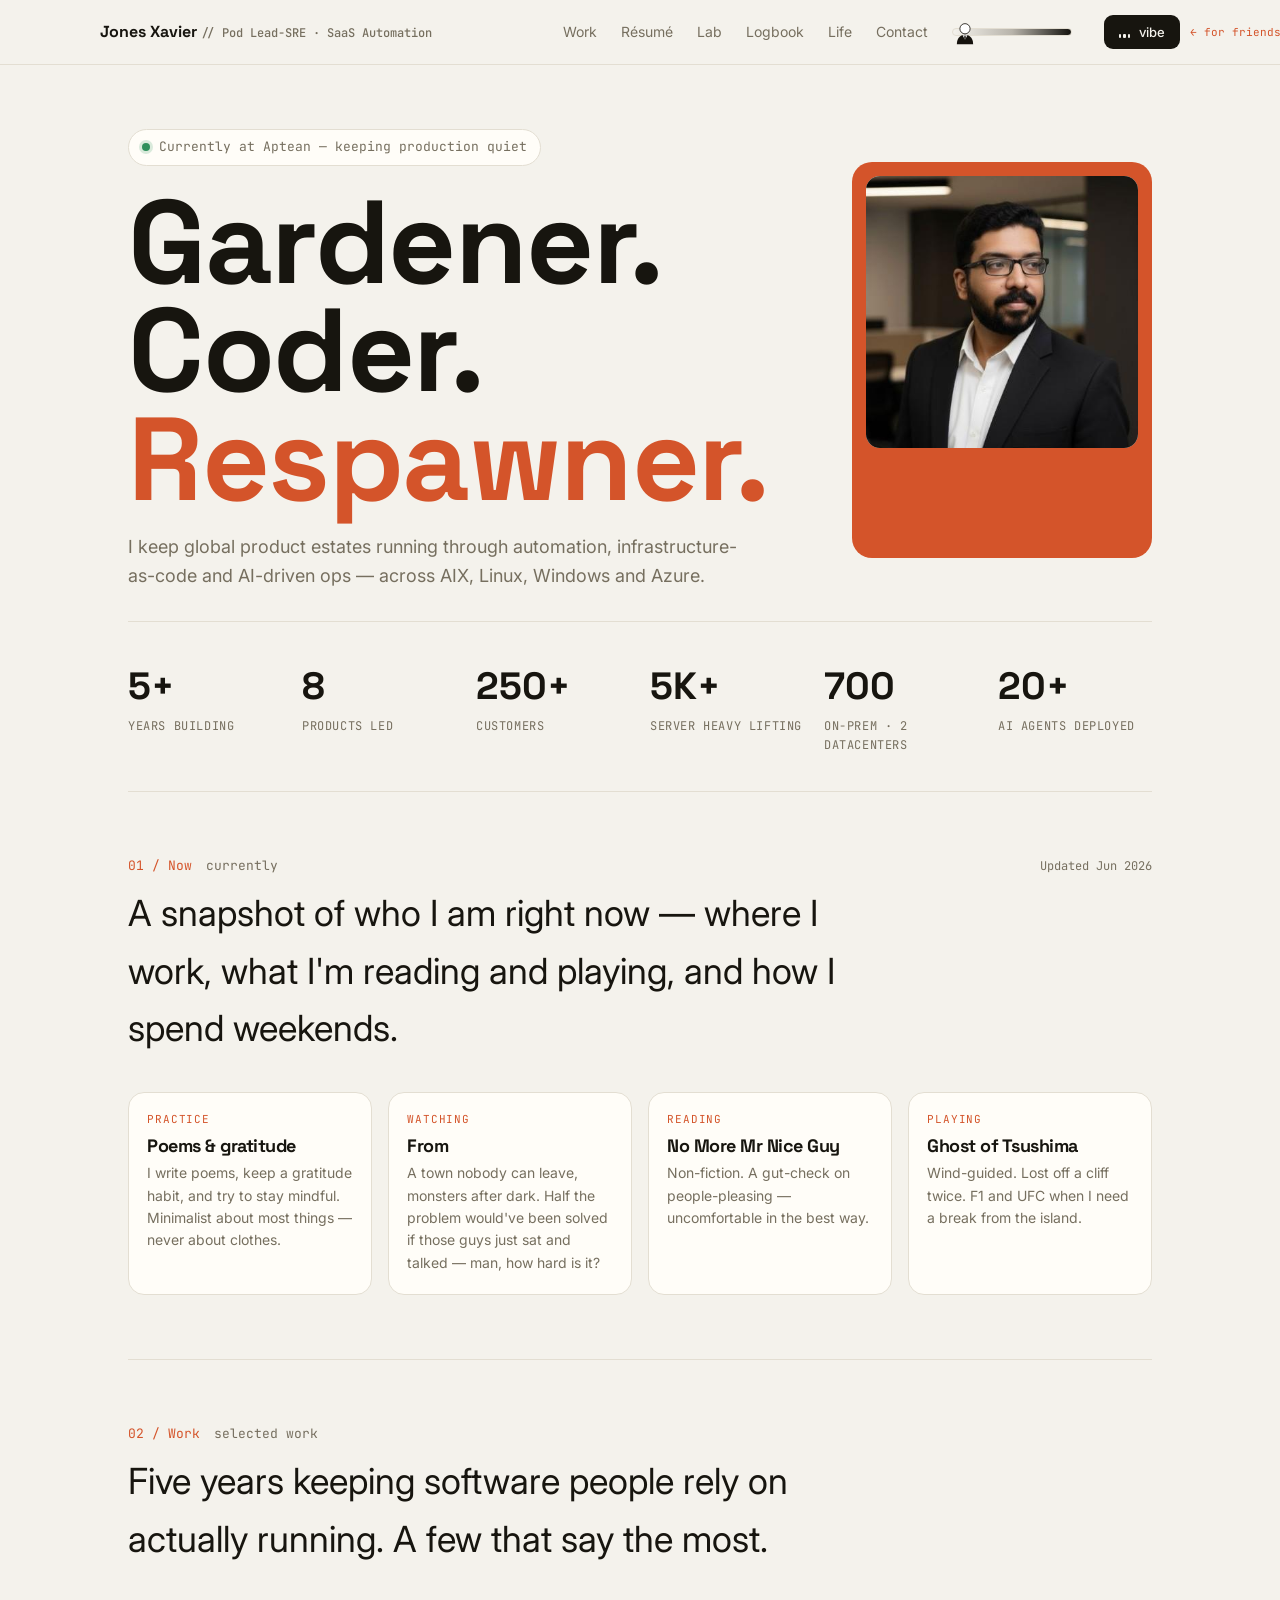
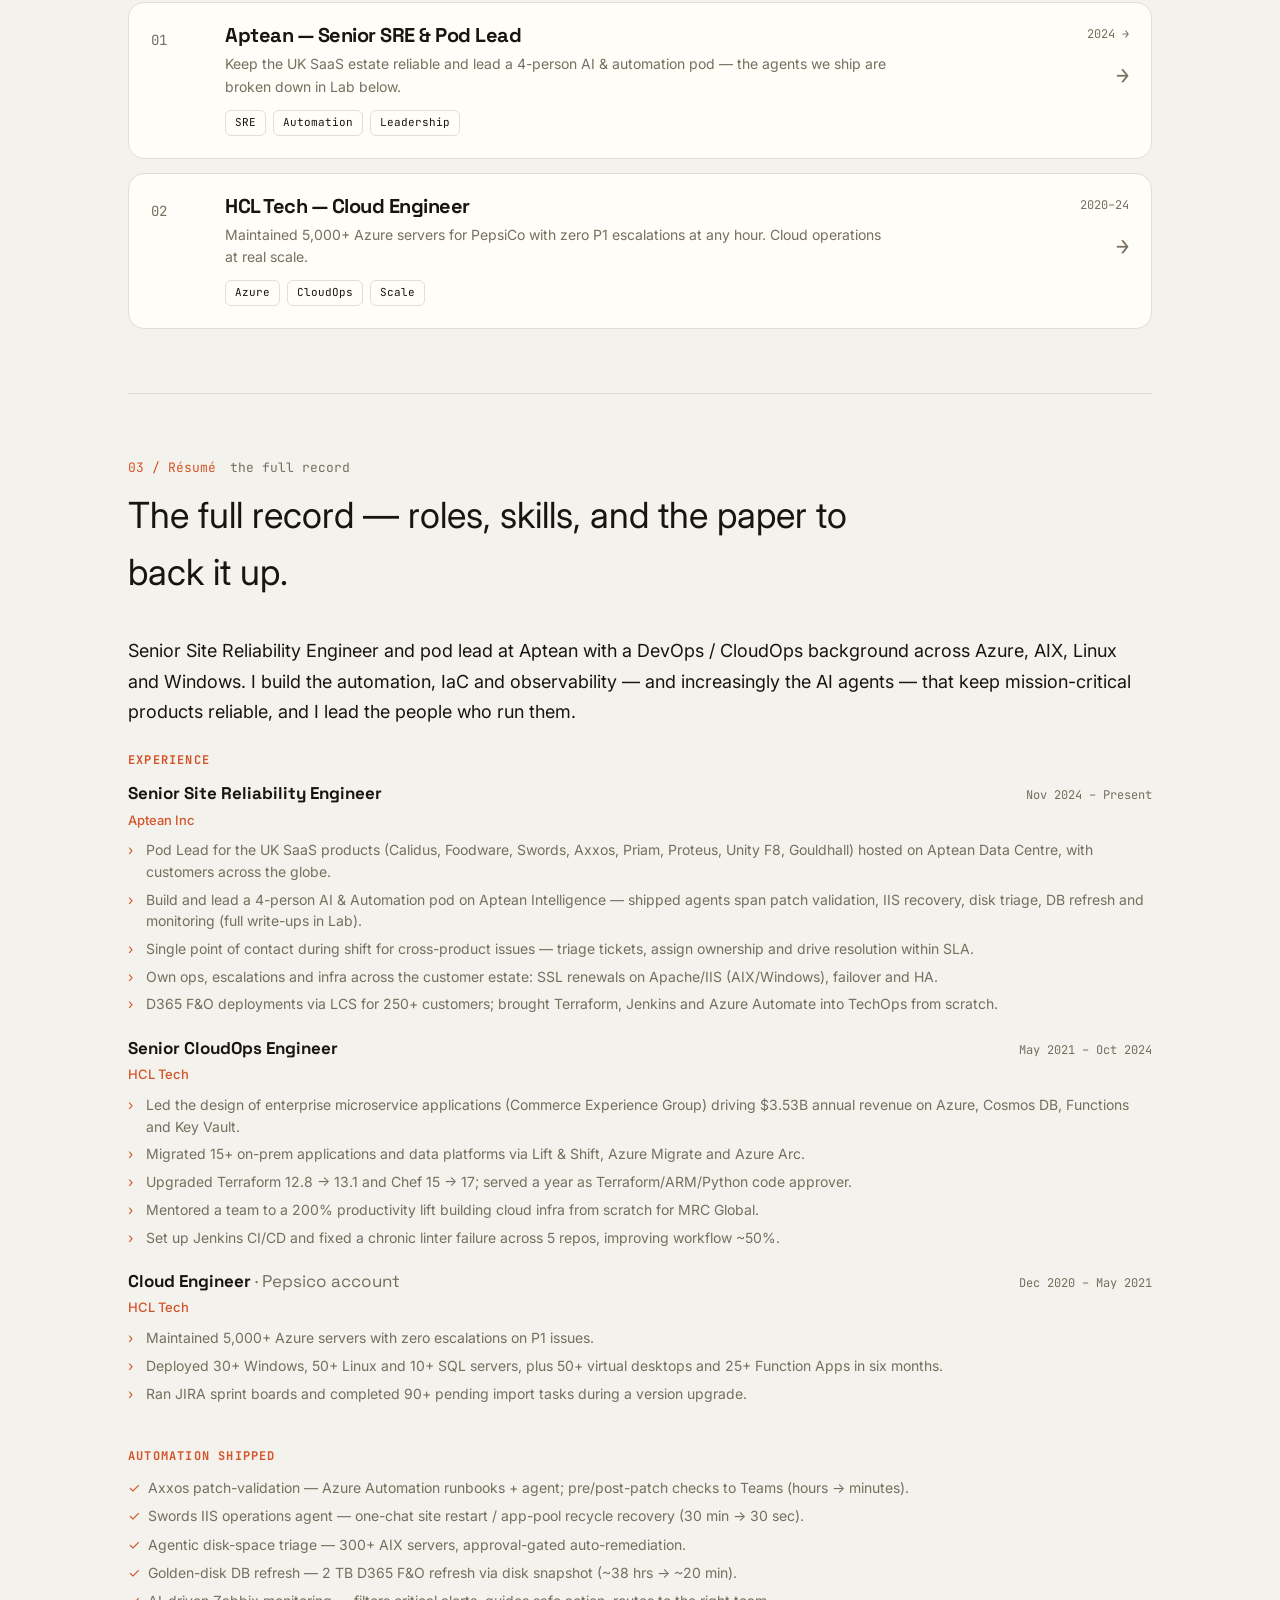
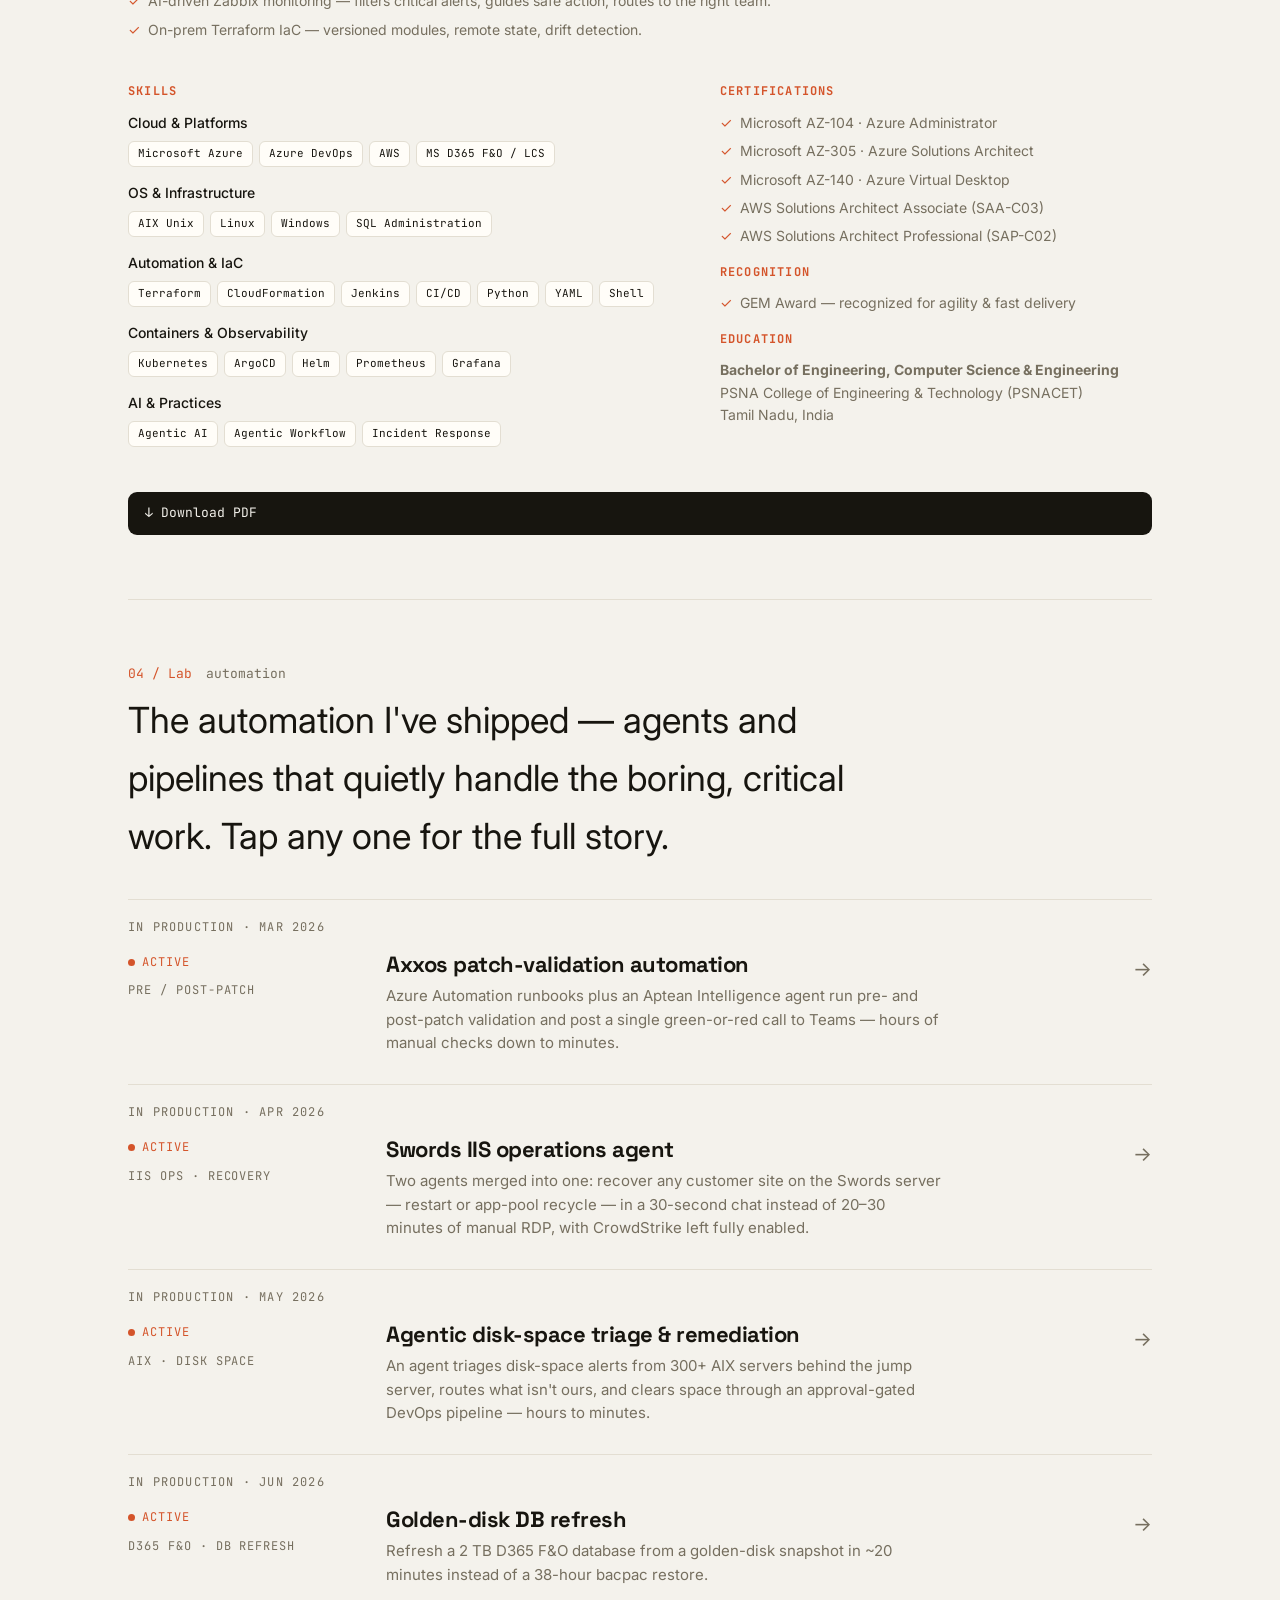
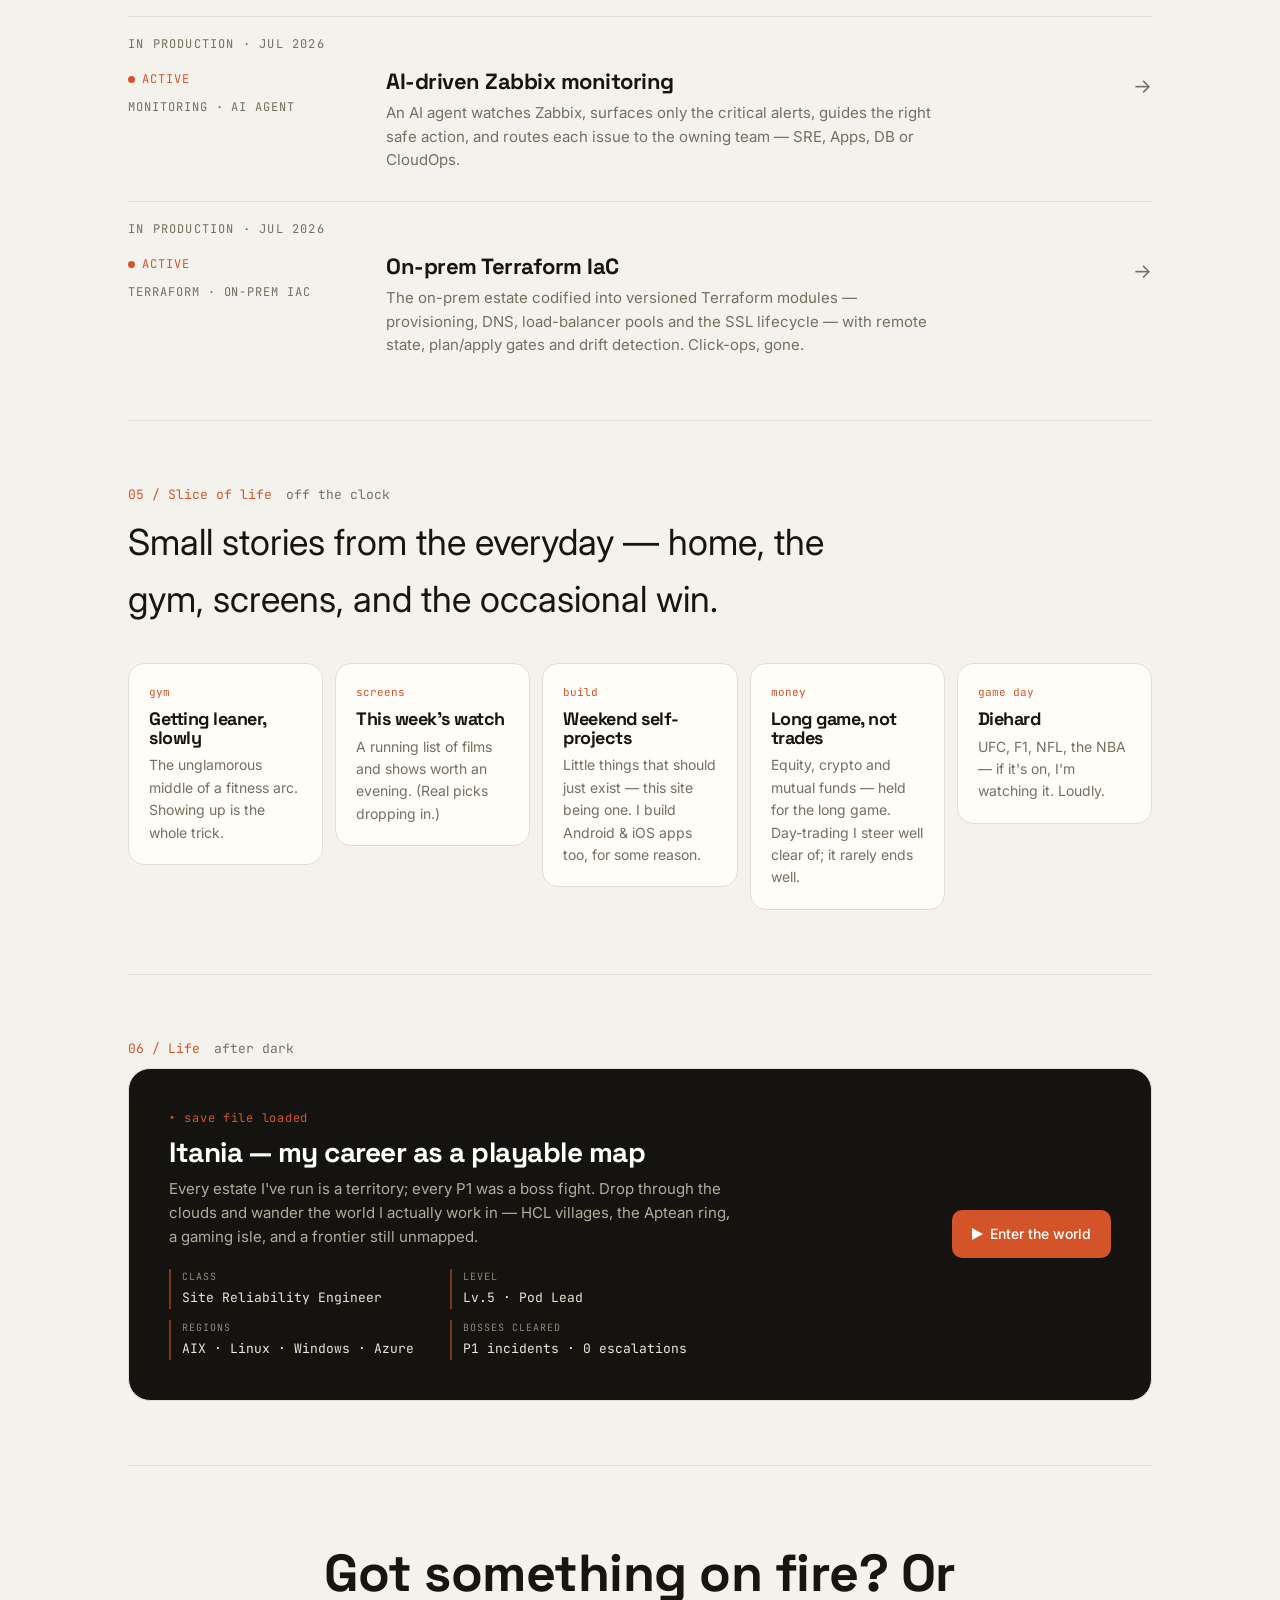
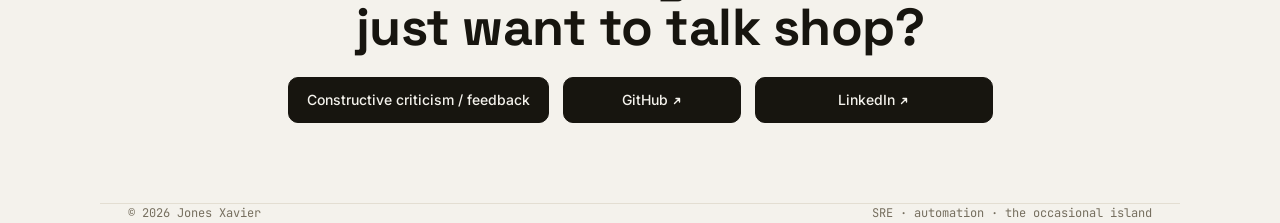
==== commit 17a503a1: "bug fixes" ====
--- a/index.html
+++ b/index.html
@@ -268,7 +268,7 @@
     </div>
   </section>
 
-  <section id="resume" class="reveal"><div class="shead"><span class="num">03 / Résumé</span><span class="cat">the full record</span></div><div class="stmt">The full record — roles, skills, and the paper to back it up.</div><div class="resume"><p class="rsum">Senior Site Reliability Engineer and pod lead at Aptean with a DevOps / CloudOps background across Azure, AIX, Linux and Windows. I build the automation, IaC and observability — and increasingly the AI agents — that keep mission-critical products reliable, and I lead the people who run them.</p><div class="rblock"><h3 class="rt">Experience</h3><div class="role"><div class="rh"><div class="rrole">Senior Site Reliability Engineer</div><div class="rper">Nov 2024 – Present</div></div><div class="rorg">Aptean Inc</div><ul><li>Pod Lead for the UK SaaS products (Calidus, Foodware, Swords, Axxos, Priam, Proteus, Unity F8, Gouldhall) hosted on Aptean Data Centre, with customers across the globe.</li><li>Build and lead a 4-person AI &amp; Automation pod on Aptean Intelligence — shipped agents span patch validation, IIS recovery, disk triage, DB refresh and monitoring (full write-ups in Lab).</li><li>Single point of contact during shift for cross-product issues — triage tickets, assign ownership and drive resolution within SLA.</li><li>Own ops, escalations and infra across the customer estate: SSL renewals on Apache/IIS (AIX/Windows), failover and HA.</li><li>D365 F&amp;O deployments via LCS for 250+ customers; brought Terraform, Jenkins and Azure Automate into TechOps from scratch.</li></ul></div><div class="role"><div class="rh"><div class="rrole">Senior CloudOps Engineer</div><div class="rper">May 2021 – Oct 2024</div></div><div class="rorg">HCL Tech</div><ul><li>Led the design of enterprise microservice applications (Commerce Experience Group) driving $3.53B annual revenue on Azure, Cosmos DB, Functions and Key Vault.</li><li>Migrated 15+ on-prem applications and data platforms via Lift &amp; Shift, Azure Migrate and Azure Arc.</li><li>Upgraded Terraform 12.8 → 13.1 and Chef 15 → 17; served a year as Terraform/ARM/Python code approver.</li><li>Mentored a team to a 200% productivity lift building cloud infra from scratch for MRC Global.</li><li>Set up Jenkins CI/CD and fixed a chronic linter failure across 5 repos, improving workflow ~50%.</li></ul></div><div class="role"><div class="rh"><div class="rrole">Cloud Engineer <span style="color:var(--muted);font-weight:400">· Pepsico account</span></div><div class="rper">Dec 2020 – May 2021</div></div><div class="rorg">HCL Tech</div><ul><li>Maintained 5,000+ Azure servers with zero escalations on P1 issues.</li><li>Deployed 30+ Windows, 50+ Linux and 10+ SQL servers, plus 50+ virtual desktops and 25+ Function Apps in six months.</li><li>Ran JIRA sprint boards and completed 90+ pending import tasks during a version upgrade.</li></ul></div></div><div class="rgrid"><div class="rblock"><h3 class="rt">Skills</h3><div class="skg"><div class="sgt">Cloud &amp; Platforms</div><div class="chips"><span class="chip">Microsoft Azure</span><span class="chip">Azure DevOps</span><span class="chip">AWS</span><span class="chip">MS D365 F&amp;O / LCS</span></div></div><div class="skg"><div class="sgt">OS &amp; Infrastructure</div><div class="chips"><span class="chip">AIX Unix</span><span class="chip">Linux</span><span class="chip">Windows</span><span class="chip">SQL Administration</span></div></div><div class="skg"><div class="sgt">Automation &amp; IaC</div><div class="chips"><span class="chip">Terraform</span><span class="chip">CloudFormation</span><span class="chip">Jenkins</span><span class="chip">CI/CD</span><span class="chip">Python</span><span class="chip">YAML</span><span class="chip">Shell</span></div></div><div class="skg"><div class="sgt">Containers &amp; Observability</div><div class="chips"><span class="chip">Kubernetes</span><span class="chip">ArgoCD</span><span class="chip">Helm</span><span class="chip">Prometheus</span><span class="chip">Grafana</span></div></div><div class="skg"><div class="sgt">AI &amp; Practices</div><div class="chips"><span class="chip">Agentic AI</span><span class="chip">Agentic Workflow</span><span class="chip">Incident Response</span></div></div></div><div class="rblock"><h3 class="rt">Certifications</h3><ul class="certs"><li>Microsoft AZ-104 · Azure Administrator</li><li>Microsoft AZ-305 · Azure Solutions Architect</li><li>Microsoft AZ-140 · Azure Virtual Desktop</li><li>AWS Solutions Architect Associate (SAA-C03)</li><li>AWS Solutions Architect Professional (SAP-C02)</li></ul><h3 class="rt">Recognition</h3><ul class="certs"><li>GEM Award — recognized for agility &amp; fast delivery</li></ul><h3 class="rt">Education</h3><div class="edu"><p><strong>Bachelor of Engineering, Computer Science &amp; Engineering</strong><br>PSNA College of Engineering &amp; Technology (PSNACET)<br>Tamil Nadu, India</p></div></div></div><a class="dlbtn" href="Jones_Xavier_Resume.pdf" download>&#8595; Download PDF</a></div></section>
+  <section id="resume" class="reveal"><div class="shead"><span class="num">03 / Résumé</span><span class="cat">the full record</span></div><div class="stmt">The full record — roles, skills, and the paper to back it up.</div><div class="resume"><p class="rsum">Senior Site Reliability Engineer and pod lead at Aptean with a DevOps / CloudOps background across Azure, AIX, Linux and Windows. I build the automation, IaC and observability — and increasingly the AI agents — that keep mission-critical products reliable, and I lead the people who run them.</p><div class="rblock"><h3 class="rt">Experience</h3><div class="role"><div class="rh"><div class="rrole">Senior Site Reliability Engineer</div><div class="rper">Nov 2024 – Present</div></div><div class="rorg">Aptean Inc</div><ul><li>Pod Lead for the UK SaaS products (Calidus, Foodware, Swords, Axxos, Priam, Proteus, Unity F8, Gouldhall) hosted on Aptean Data Centre, with customers across the globe.</li><li>Build and lead a 4-person AI &amp; Automation pod on Aptean Intelligence — shipped agents span patch validation, IIS recovery, disk triage, DB refresh and monitoring (full write-ups in Lab).</li><li>Single point of contact during shift for cross-product issues — triage tickets, assign ownership and drive resolution within SLA.</li><li>Own ops, escalations and infra across the customer estate: SSL renewals on Apache/IIS (AIX/Windows), failover and HA.</li><li>D365 F&amp;O deployments via LCS for 250+ customers; brought Terraform, Jenkins and Azure Automate into TechOps from scratch.</li></ul></div><div class="role"><div class="rh"><div class="rrole">Senior CloudOps Engineer</div><div class="rper">May 2021 – Oct 2024</div></div><div class="rorg">HCL Tech</div><ul><li>Led the design of enterprise microservice applications (Commerce Experience Group) driving $3.53B annual revenue on Azure, Cosmos DB, Functions and Key Vault.</li><li>Migrated 15+ on-prem applications and data platforms via Lift &amp; Shift, Azure Migrate and Azure Arc.</li><li>Upgraded Terraform 12.8 → 13.1 and Chef 15 → 17; served a year as Terraform/ARM/Python code approver.</li><li>Mentored a team to a 200% productivity lift building cloud infra from scratch for MRC Global.</li><li>Set up Jenkins CI/CD and fixed a chronic linter failure across 5 repos, improving workflow ~50%.</li></ul></div><div class="role"><div class="rh"><div class="rrole">Cloud Engineer <span style="color:var(--muted);font-weight:400">· Pepsico account</span></div><div class="rper">Dec 2020 – May 2021</div></div><div class="rorg">HCL Tech</div><ul><li>Maintained 5,000+ Azure servers with zero escalations on P1 issues.</li><li>Deployed 30+ Windows, 50+ Linux and 10+ SQL servers, plus 50+ virtual desktops and 25+ Function Apps in six months.</li><li>Ran JIRA sprint boards and completed 90+ pending import tasks during a version upgrade.</li></ul></div></div><div class="rblock"><h3 class="rt">Automation shipped</h3><ul class="certs"><li>Axxos patch-validation — Azure Automation runbooks + agent; pre/post-patch checks to Teams (hours → minutes).</li><li>Swords IIS operations agent — one-chat site restart / app-pool recycle recovery (30 min → 30 sec).</li><li>Agentic disk-space triage — 300+ AIX servers, approval-gated auto-remediation.</li><li>Golden-disk DB refresh — 2 TB D365 F&amp;O refresh via disk snapshot (~38 hrs → ~20 min).</li><li>AI-driven Zabbix monitoring — filters critical alerts, guides safe action, routes to the right team.</li><li>On-prem Terraform IaC — versioned modules, remote state, drift detection.</li></ul></div><div class="rgrid"><div class="rblock"><h3 class="rt">Skills</h3><div class="skg"><div class="sgt">Cloud &amp; Platforms</div><div class="chips"><span class="chip">Microsoft Azure</span><span class="chip">Azure DevOps</span><span class="chip">AWS</span><span class="chip">MS D365 F&amp;O / LCS</span></div></div><div class="skg"><div class="sgt">OS &amp; Infrastructure</div><div class="chips"><span class="chip">AIX Unix</span><span class="chip">Linux</span><span class="chip">Windows</span><span class="chip">SQL Administration</span></div></div><div class="skg"><div class="sgt">Automation &amp; IaC</div><div class="chips"><span class="chip">Terraform</span><span class="chip">CloudFormation</span><span class="chip">Jenkins</span><span class="chip">CI/CD</span><span class="chip">Python</span><span class="chip">YAML</span><span class="chip">Shell</span></div></div><div class="skg"><div class="sgt">Containers &amp; Observability</div><div class="chips"><span class="chip">Kubernetes</span><span class="chip">ArgoCD</span><span class="chip">Helm</span><span class="chip">Prometheus</span><span class="chip">Grafana</span></div></div><div class="skg"><div class="sgt">AI &amp; Practices</div><div class="chips"><span class="chip">Agentic AI</span><span class="chip">Agentic Workflow</span><span class="chip">Incident Response</span></div></div></div><div class="rblock"><h3 class="rt">Certifications</h3><ul class="certs"><li>Microsoft AZ-104 · Azure Administrator</li><li>Microsoft AZ-305 · Azure Solutions Architect</li><li>Microsoft AZ-140 · Azure Virtual Desktop</li><li>AWS Solutions Architect Associate (SAA-C03)</li><li>AWS Solutions Architect Professional (SAP-C02)</li></ul><h3 class="rt">Recognition</h3><ul class="certs"><li>GEM Award — recognized for agility &amp; fast delivery</li></ul><h3 class="rt">Education</h3><div class="edu"><p><strong>Bachelor of Engineering, Computer Science &amp; Engineering</strong><br>PSNA College of Engineering &amp; Technology (PSNACET)<br>Tamil Nadu, India</p></div></div></div><a class="dlbtn" href="Jones_Xavier_Resume.pdf" download>&#8595; Download PDF</a></div></section>
   <section id="lab" class="reveal">
     <div class="shead"><span class="num">04 / Lab</span><span class="cat">automation</span></div>
     <div class="stmt">The automation I've shipped — agents and pipelines that quietly handle the boring, critical work. Tap any one for the full story.</div>
@@ -302,7 +302,7 @@
 
   
 
-  <section id="slice" class="reveal"><div class="shead"><span class="num">05 / Slice of life</span><span class="cat">off the clock</span></div><div class="stmt">Small stories from the everyday — home, the gym, screens, and the occasional win.</div><div class="cards3"><div class="ecard"><div class="pill">gym</div><h3>Getting leaner, slowly</h3><p>The unglamorous middle of a fitness arc. Showing up is the whole trick.</p></div><div class="ecard"><div class="pill">screens</div><h3>This week's watch</h3><p>A running list of films and shows worth an evening. (Real picks dropping in.)</p></div><div class="ecard"><div class="pill">build</div><h3>Weekend self-projects</h3><p>Little things that should just exist — this site being one. I build Android &amp; iOS apps too, for some reason.</p></div><div class="ecard lensable"><div class="pill">money</div><div class="bookwrap"><div class="bsurface"><h3>Long game, not trades</h3><p>Equity, crypto and mutual funds — held for the long game. Day-trading I steer well clear of; it rarely ends well.</p></div><div class="truth" aria-hidden="true"><h3>Long game, not trades</h3><p>And if I catch you day-trading — imma whoop your ass.</p></div></div></div><div class="ecard lensable"><div class="pill">game day</div><div class="bookwrap"><div class="bsurface"><h3>Diehard</h3><p>UFC, F1, NFL, the NBA — if it's on, I'm watching it. Loudly.</p></div><div class="truth" aria-hidden="true"><h3>Diehard</h3><p>Honestly? I just like watching people beat the sh*t outta each other — tackle, scrap and feud.</p></div></div></div></div></section>
+  <section id="slice" class="reveal"><div class="shead"><span class="num">05 / Slice of life</span><span class="cat">off the clock</span></div><div class="stmt">Small stories from the everyday — home, the gym, screens, and the occasional win.</div><div class="cards3"><div class="ecard"><div class="pill">gym</div><h3>Getting leaner, slowly</h3><p>The unglamorous middle of a fitness arc. Showing up is the whole trick.</p></div><div class="ecard"><div class="pill">screens</div><h3>This week's watch</h3><p>A running list of films and shows worth an evening. (Real picks dropping in.)</p></div><div class="ecard"><div class="pill">build</div><h3>Weekend self-projects</h3><p>Little things that should just exist — this site being one. I build Android &amp; iOS apps too, for some reason.</p></div><div class="ecard lensable"><div class="pill">money</div><div class="bookwrap"><div class="bsurface"><h3>Long game, not trades</h3><p>Equity, crypto and mutual funds — held for the long game. Day-trading I steer well clear of; it rarely ends well.</p></div><div class="truth" aria-hidden="true"><p>…and if I catch you day-trading, imma whoop your ass.</p></div></div></div><div class="ecard lensable"><div class="pill">game day</div><div class="bookwrap"><div class="bsurface"><h3>Diehard</h3><p>UFC, F1, NFL, the NBA — if it's on, I'm watching it. Loudly.</p></div><div class="truth" aria-hidden="true"><p>Honestly — I just like watching people beat the sh*t outta each other. Tackle, scrap, feud.</p></div></div></div></div></section>
   <section id="life" class="reveal">
     <div class="shead"><span class="num">06 / Life</span><span class="cat">after dark</span></div>
     <div class="life">
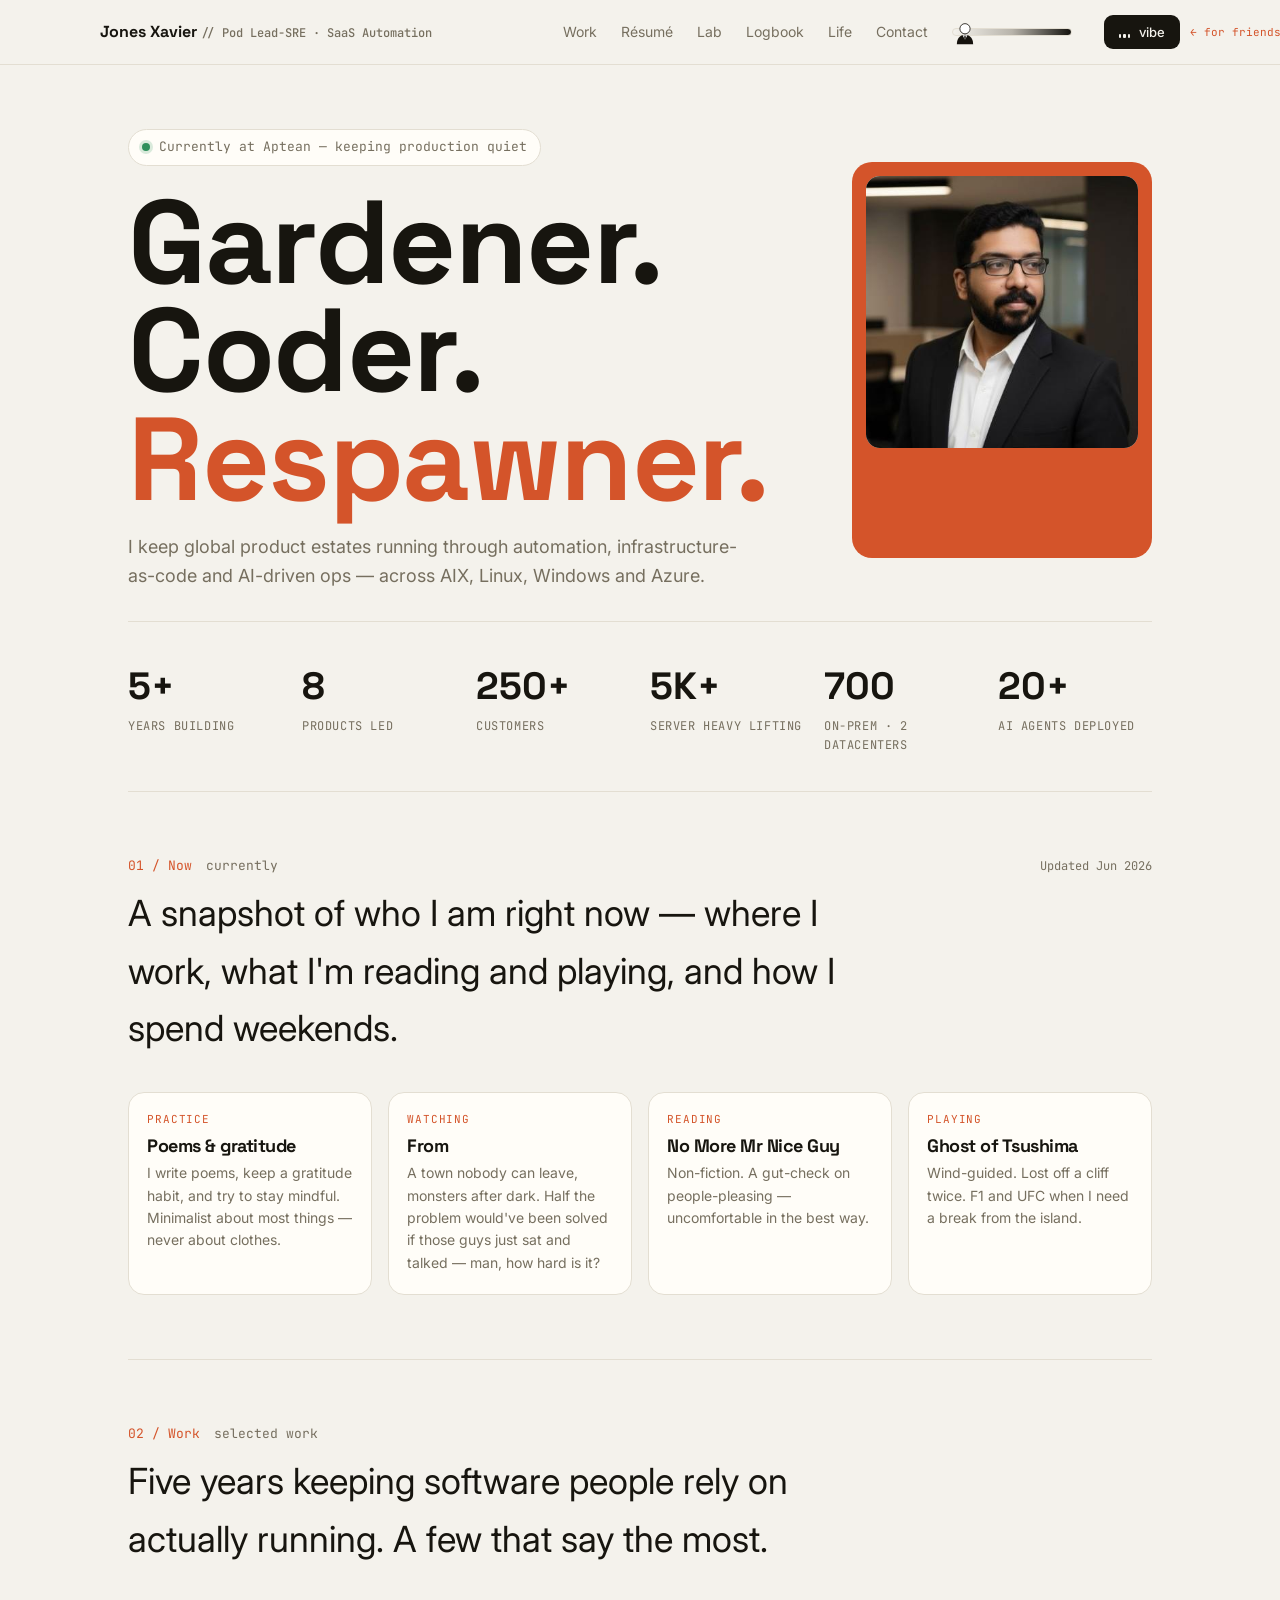
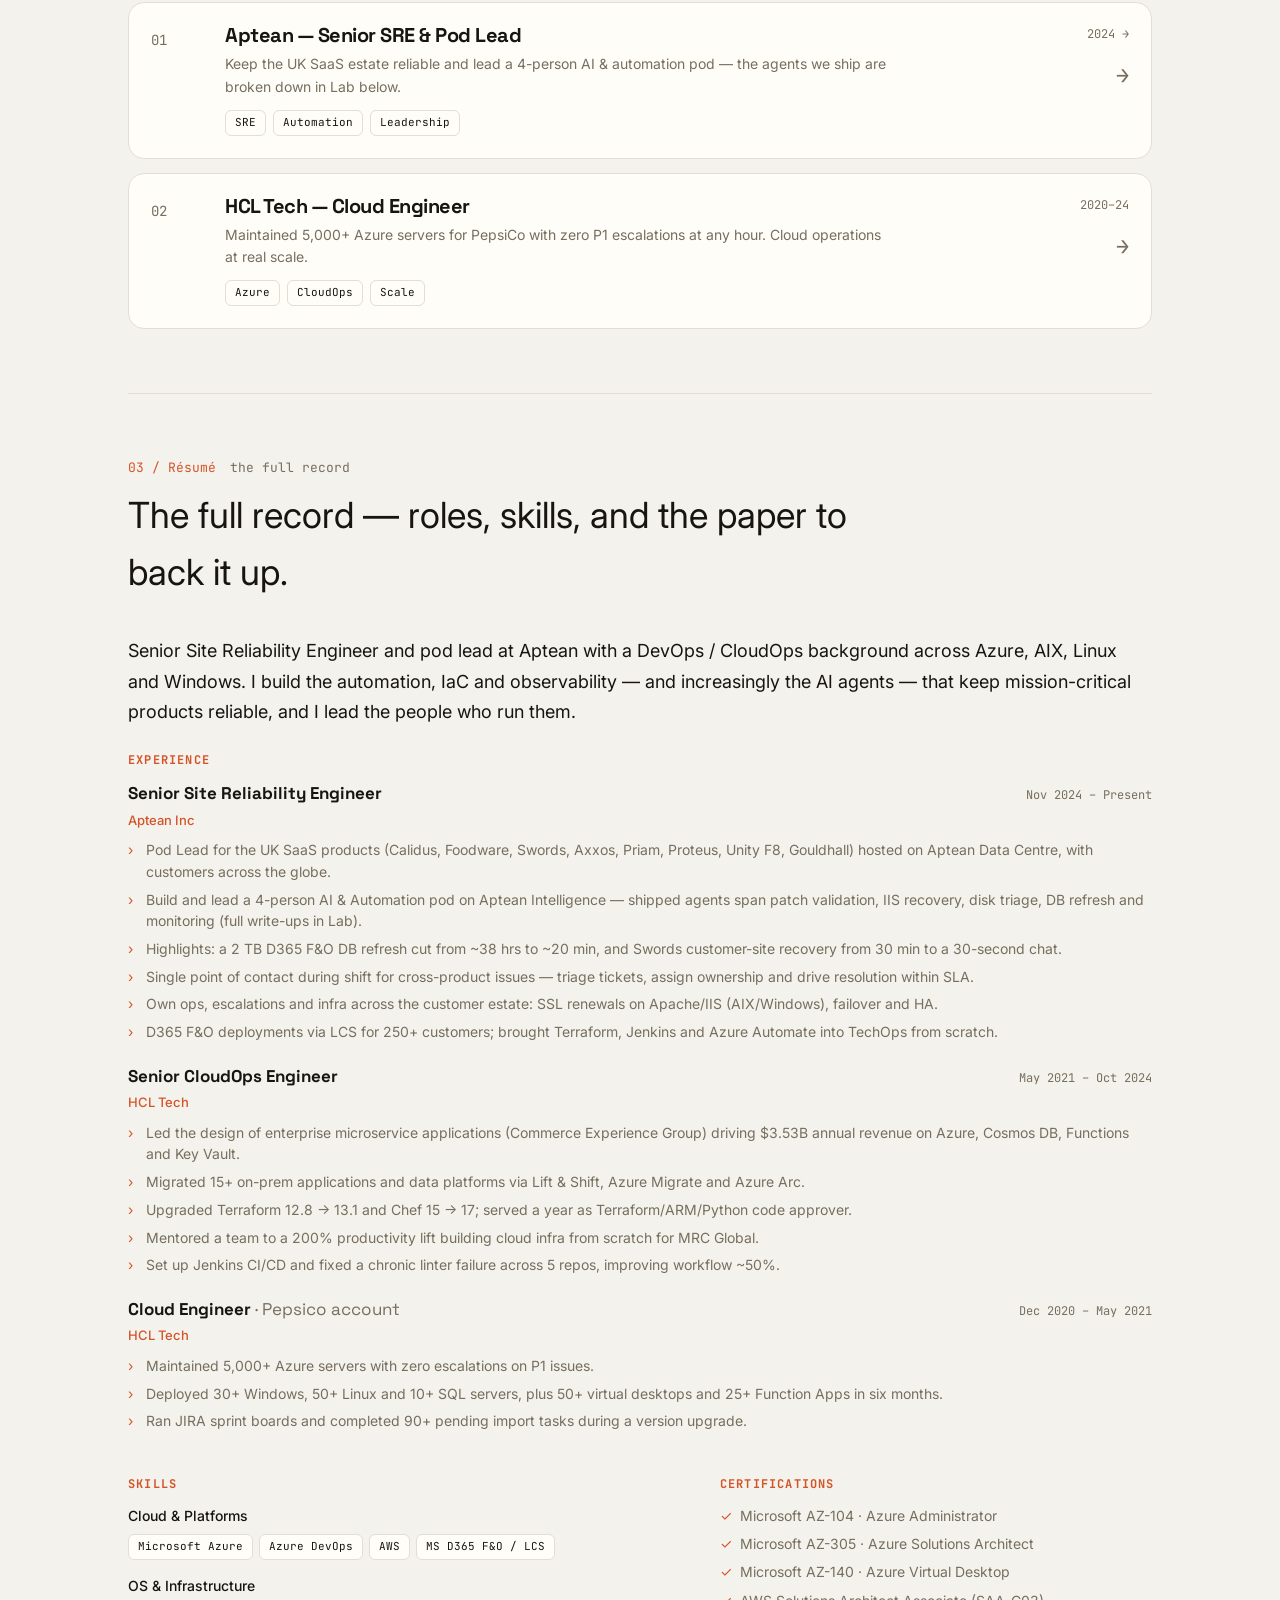
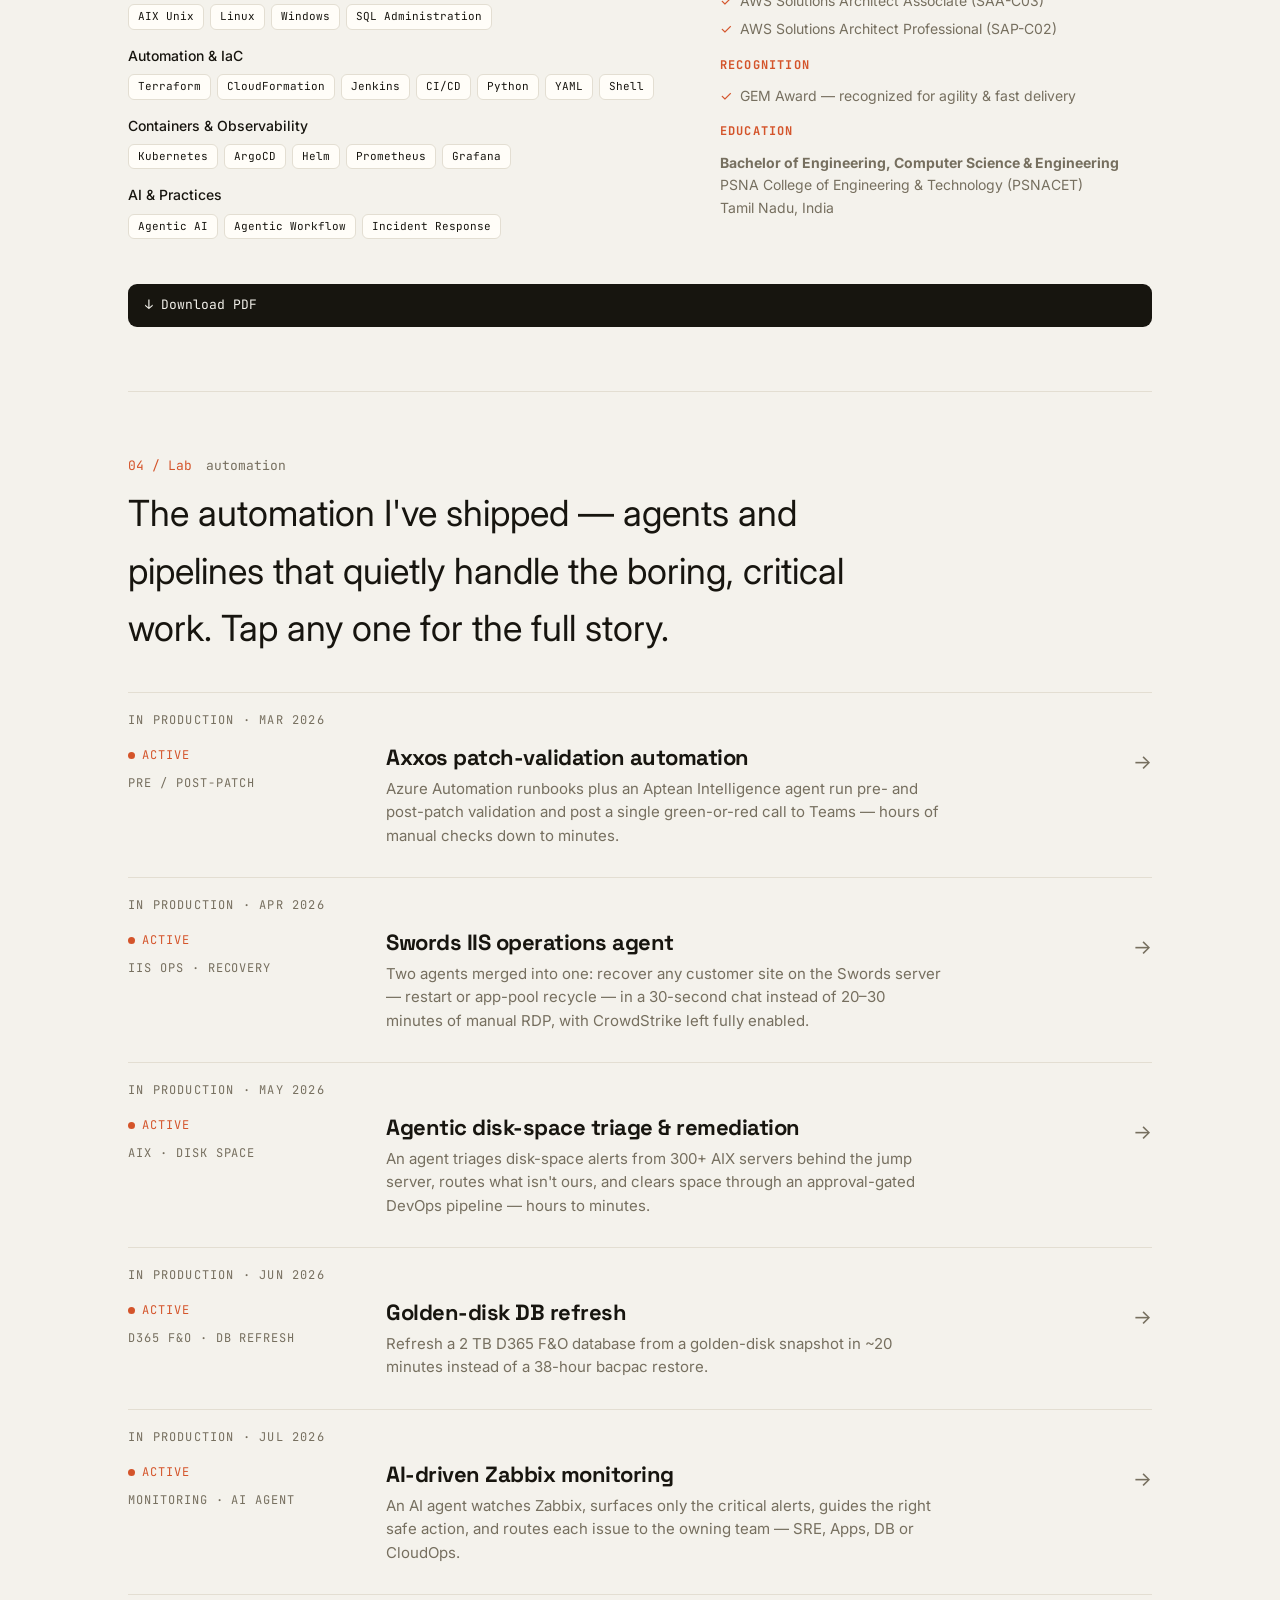
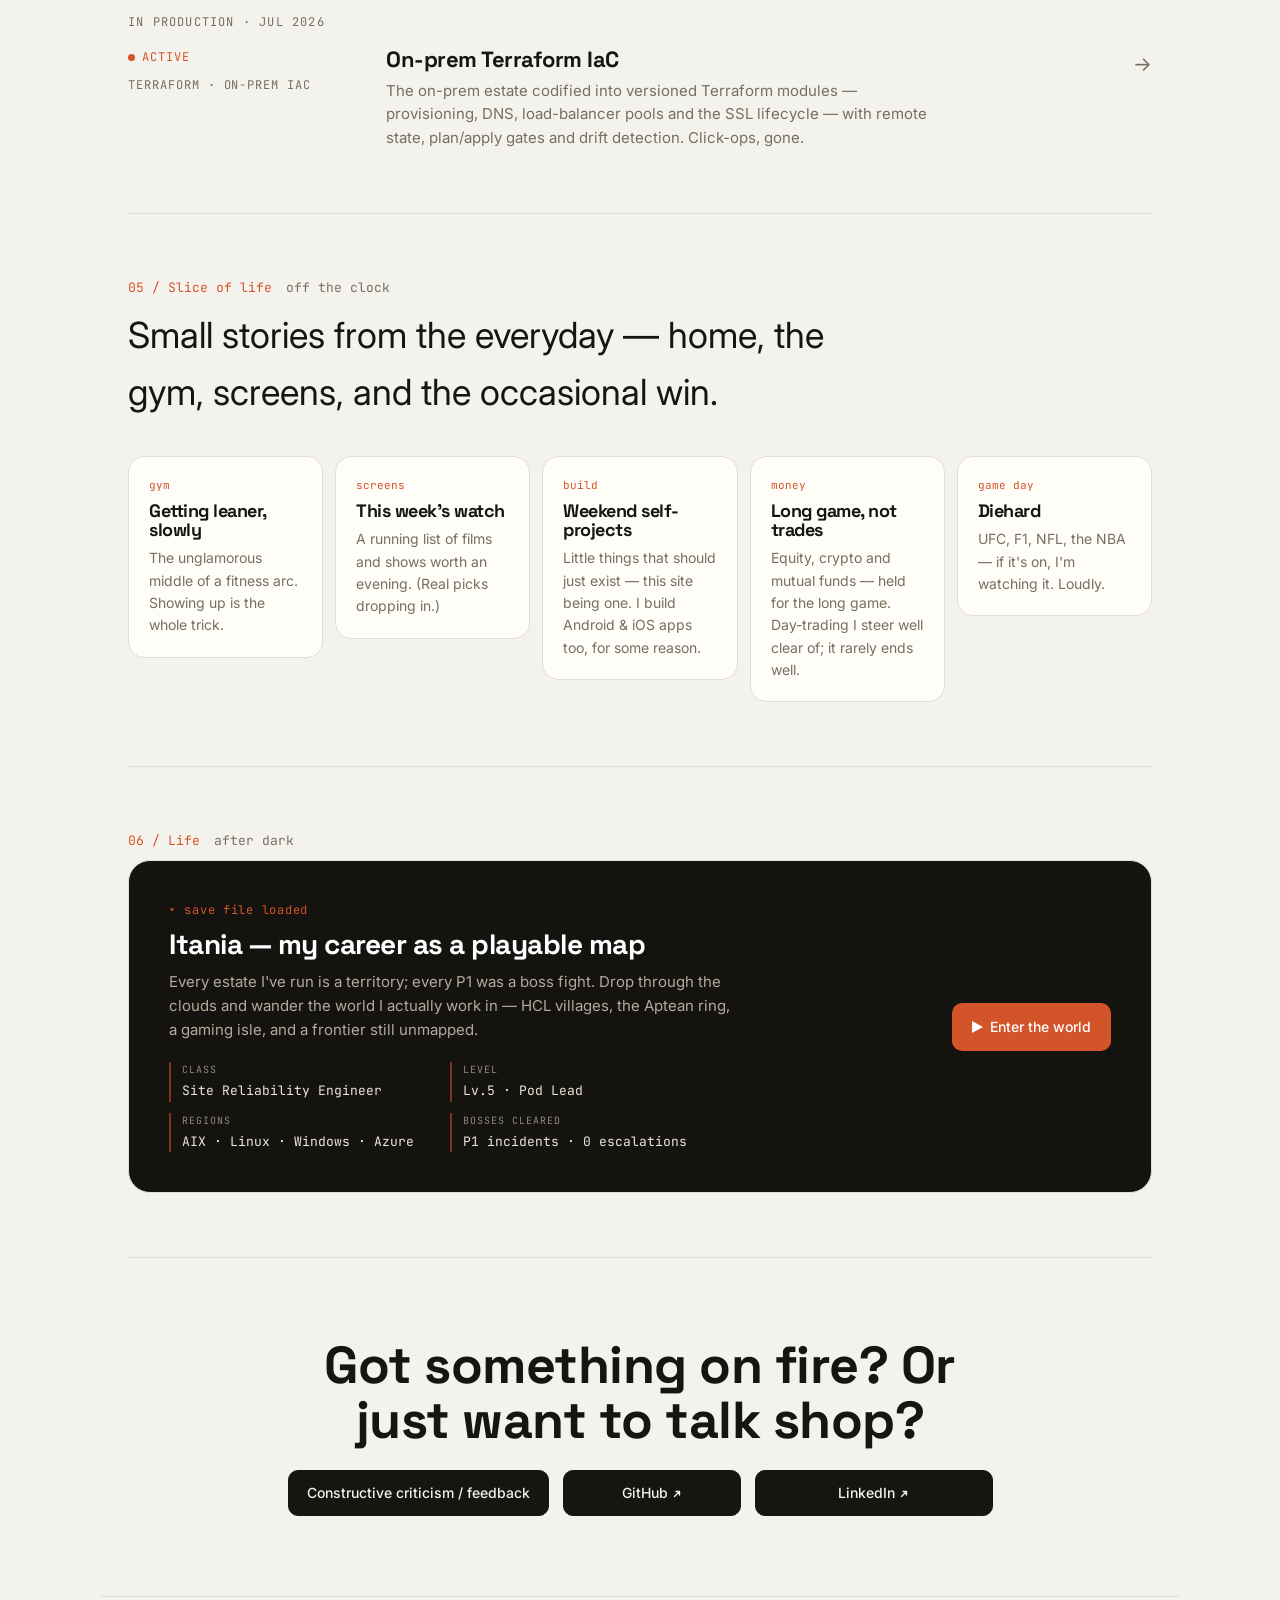
==== commit 431621ad: "resume changes" ====
--- a/index.html
+++ b/index.html
@@ -268,7 +268,7 @@
     </div>
   </section>
 
-  <section id="resume" class="reveal"><div class="shead"><span class="num">03 / Résumé</span><span class="cat">the full record</span></div><div class="stmt">The full record — roles, skills, and the paper to back it up.</div><div class="resume"><p class="rsum">Senior Site Reliability Engineer and pod lead at Aptean with a DevOps / CloudOps background across Azure, AIX, Linux and Windows. I build the automation, IaC and observability — and increasingly the AI agents — that keep mission-critical products reliable, and I lead the people who run them.</p><div class="rblock"><h3 class="rt">Experience</h3><div class="role"><div class="rh"><div class="rrole">Senior Site Reliability Engineer</div><div class="rper">Nov 2024 – Present</div></div><div class="rorg">Aptean Inc</div><ul><li>Pod Lead for the UK SaaS products (Calidus, Foodware, Swords, Axxos, Priam, Proteus, Unity F8, Gouldhall) hosted on Aptean Data Centre, with customers across the globe.</li><li>Build and lead a 4-person AI &amp; Automation pod on Aptean Intelligence — shipped agents span patch validation, IIS recovery, disk triage, DB refresh and monitoring (full write-ups in Lab).</li><li>Single point of contact during shift for cross-product issues — triage tickets, assign ownership and drive resolution within SLA.</li><li>Own ops, escalations and infra across the customer estate: SSL renewals on Apache/IIS (AIX/Windows), failover and HA.</li><li>D365 F&amp;O deployments via LCS for 250+ customers; brought Terraform, Jenkins and Azure Automate into TechOps from scratch.</li></ul></div><div class="role"><div class="rh"><div class="rrole">Senior CloudOps Engineer</div><div class="rper">May 2021 – Oct 2024</div></div><div class="rorg">HCL Tech</div><ul><li>Led the design of enterprise microservice applications (Commerce Experience Group) driving $3.53B annual revenue on Azure, Cosmos DB, Functions and Key Vault.</li><li>Migrated 15+ on-prem applications and data platforms via Lift &amp; Shift, Azure Migrate and Azure Arc.</li><li>Upgraded Terraform 12.8 → 13.1 and Chef 15 → 17; served a year as Terraform/ARM/Python code approver.</li><li>Mentored a team to a 200% productivity lift building cloud infra from scratch for MRC Global.</li><li>Set up Jenkins CI/CD and fixed a chronic linter failure across 5 repos, improving workflow ~50%.</li></ul></div><div class="role"><div class="rh"><div class="rrole">Cloud Engineer <span style="color:var(--muted);font-weight:400">· Pepsico account</span></div><div class="rper">Dec 2020 – May 2021</div></div><div class="rorg">HCL Tech</div><ul><li>Maintained 5,000+ Azure servers with zero escalations on P1 issues.</li><li>Deployed 30+ Windows, 50+ Linux and 10+ SQL servers, plus 50+ virtual desktops and 25+ Function Apps in six months.</li><li>Ran JIRA sprint boards and completed 90+ pending import tasks during a version upgrade.</li></ul></div></div><div class="rblock"><h3 class="rt">Automation shipped</h3><ul class="certs"><li>Axxos patch-validation — Azure Automation runbooks + agent; pre/post-patch checks to Teams (hours → minutes).</li><li>Swords IIS operations agent — one-chat site restart / app-pool recycle recovery (30 min → 30 sec).</li><li>Agentic disk-space triage — 300+ AIX servers, approval-gated auto-remediation.</li><li>Golden-disk DB refresh — 2 TB D365 F&amp;O refresh via disk snapshot (~38 hrs → ~20 min).</li><li>AI-driven Zabbix monitoring — filters critical alerts, guides safe action, routes to the right team.</li><li>On-prem Terraform IaC — versioned modules, remote state, drift detection.</li></ul></div><div class="rgrid"><div class="rblock"><h3 class="rt">Skills</h3><div class="skg"><div class="sgt">Cloud &amp; Platforms</div><div class="chips"><span class="chip">Microsoft Azure</span><span class="chip">Azure DevOps</span><span class="chip">AWS</span><span class="chip">MS D365 F&amp;O / LCS</span></div></div><div class="skg"><div class="sgt">OS &amp; Infrastructure</div><div class="chips"><span class="chip">AIX Unix</span><span class="chip">Linux</span><span class="chip">Windows</span><span class="chip">SQL Administration</span></div></div><div class="skg"><div class="sgt">Automation &amp; IaC</div><div class="chips"><span class="chip">Terraform</span><span class="chip">CloudFormation</span><span class="chip">Jenkins</span><span class="chip">CI/CD</span><span class="chip">Python</span><span class="chip">YAML</span><span class="chip">Shell</span></div></div><div class="skg"><div class="sgt">Containers &amp; Observability</div><div class="chips"><span class="chip">Kubernetes</span><span class="chip">ArgoCD</span><span class="chip">Helm</span><span class="chip">Prometheus</span><span class="chip">Grafana</span></div></div><div class="skg"><div class="sgt">AI &amp; Practices</div><div class="chips"><span class="chip">Agentic AI</span><span class="chip">Agentic Workflow</span><span class="chip">Incident Response</span></div></div></div><div class="rblock"><h3 class="rt">Certifications</h3><ul class="certs"><li>Microsoft AZ-104 · Azure Administrator</li><li>Microsoft AZ-305 · Azure Solutions Architect</li><li>Microsoft AZ-140 · Azure Virtual Desktop</li><li>AWS Solutions Architect Associate (SAA-C03)</li><li>AWS Solutions Architect Professional (SAP-C02)</li></ul><h3 class="rt">Recognition</h3><ul class="certs"><li>GEM Award — recognized for agility &amp; fast delivery</li></ul><h3 class="rt">Education</h3><div class="edu"><p><strong>Bachelor of Engineering, Computer Science &amp; Engineering</strong><br>PSNA College of Engineering &amp; Technology (PSNACET)<br>Tamil Nadu, India</p></div></div></div><a class="dlbtn" href="Jones_Xavier_Resume.pdf" download>&#8595; Download PDF</a></div></section>
+  <section id="resume" class="reveal"><div class="shead"><span class="num">03 / Résumé</span><span class="cat">the full record</span></div><div class="stmt">The full record — roles, skills, and the paper to back it up.</div><div class="resume"><p class="rsum">Senior Site Reliability Engineer and pod lead at Aptean with a DevOps / CloudOps background across Azure, AIX, Linux and Windows. I build the automation, IaC and observability — and increasingly the AI agents — that keep mission-critical products reliable, and I lead the people who run them.</p><div class="rblock"><h3 class="rt">Experience</h3><div class="role"><div class="rh"><div class="rrole">Senior Site Reliability Engineer</div><div class="rper">Nov 2024 – Present</div></div><div class="rorg">Aptean Inc</div><ul><li>Pod Lead for the UK SaaS products (Calidus, Foodware, Swords, Axxos, Priam, Proteus, Unity F8, Gouldhall) hosted on Aptean Data Centre, with customers across the globe.</li><li>Build and lead a 4-person AI &amp; Automation pod on Aptean Intelligence — shipped agents span patch validation, IIS recovery, disk triage, DB refresh and monitoring (full write-ups in Lab).</li><li>Highlights: a 2 TB D365 F&amp;O DB refresh cut from ~38 hrs to ~20 min, and Swords customer-site recovery from 30 min to a 30-second chat.</li><li>Single point of contact during shift for cross-product issues — triage tickets, assign ownership and drive resolution within SLA.</li><li>Own ops, escalations and infra across the customer estate: SSL renewals on Apache/IIS (AIX/Windows), failover and HA.</li><li>D365 F&amp;O deployments via LCS for 250+ customers; brought Terraform, Jenkins and Azure Automate into TechOps from scratch.</li></ul></div><div class="role"><div class="rh"><div class="rrole">Senior CloudOps Engineer</div><div class="rper">May 2021 – Oct 2024</div></div><div class="rorg">HCL Tech</div><ul><li>Led the design of enterprise microservice applications (Commerce Experience Group) driving $3.53B annual revenue on Azure, Cosmos DB, Functions and Key Vault.</li><li>Migrated 15+ on-prem applications and data platforms via Lift &amp; Shift, Azure Migrate and Azure Arc.</li><li>Upgraded Terraform 12.8 → 13.1 and Chef 15 → 17; served a year as Terraform/ARM/Python code approver.</li><li>Mentored a team to a 200% productivity lift building cloud infra from scratch for MRC Global.</li><li>Set up Jenkins CI/CD and fixed a chronic linter failure across 5 repos, improving workflow ~50%.</li></ul></div><div class="role"><div class="rh"><div class="rrole">Cloud Engineer <span style="color:var(--muted);font-weight:400">· Pepsico account</span></div><div class="rper">Dec 2020 – May 2021</div></div><div class="rorg">HCL Tech</div><ul><li>Maintained 5,000+ Azure servers with zero escalations on P1 issues.</li><li>Deployed 30+ Windows, 50+ Linux and 10+ SQL servers, plus 50+ virtual desktops and 25+ Function Apps in six months.</li><li>Ran JIRA sprint boards and completed 90+ pending import tasks during a version upgrade.</li></ul></div></div><div class="rgrid"><div class="rblock"><h3 class="rt">Skills</h3><div class="skg"><div class="sgt">Cloud &amp; Platforms</div><div class="chips"><span class="chip">Microsoft Azure</span><span class="chip">Azure DevOps</span><span class="chip">AWS</span><span class="chip">MS D365 F&amp;O / LCS</span></div></div><div class="skg"><div class="sgt">OS &amp; Infrastructure</div><div class="chips"><span class="chip">AIX Unix</span><span class="chip">Linux</span><span class="chip">Windows</span><span class="chip">SQL Administration</span></div></div><div class="skg"><div class="sgt">Automation &amp; IaC</div><div class="chips"><span class="chip">Terraform</span><span class="chip">CloudFormation</span><span class="chip">Jenkins</span><span class="chip">CI/CD</span><span class="chip">Python</span><span class="chip">YAML</span><span class="chip">Shell</span></div></div><div class="skg"><div class="sgt">Containers &amp; Observability</div><div class="chips"><span class="chip">Kubernetes</span><span class="chip">ArgoCD</span><span class="chip">Helm</span><span class="chip">Prometheus</span><span class="chip">Grafana</span></div></div><div class="skg"><div class="sgt">AI &amp; Practices</div><div class="chips"><span class="chip">Agentic AI</span><span class="chip">Agentic Workflow</span><span class="chip">Incident Response</span></div></div></div><div class="rblock"><h3 class="rt">Certifications</h3><ul class="certs"><li>Microsoft AZ-104 · Azure Administrator</li><li>Microsoft AZ-305 · Azure Solutions Architect</li><li>Microsoft AZ-140 · Azure Virtual Desktop</li><li>AWS Solutions Architect Associate (SAA-C03)</li><li>AWS Solutions Architect Professional (SAP-C02)</li></ul><h3 class="rt">Recognition</h3><ul class="certs"><li>GEM Award — recognized for agility &amp; fast delivery</li></ul><h3 class="rt">Education</h3><div class="edu"><p><strong>Bachelor of Engineering, Computer Science &amp; Engineering</strong><br>PSNA College of Engineering &amp; Technology (PSNACET)<br>Tamil Nadu, India</p></div></div></div><a class="dlbtn" href="Jones_Xavier_Resume.pdf" download>&#8595; Download PDF</a></div></section>
   <section id="lab" class="reveal">
     <div class="shead"><span class="num">04 / Lab</span><span class="cat">automation</span></div>
     <div class="stmt">The automation I've shipped — agents and pipelines that quietly handle the boring, critical work. Tap any one for the full story.</div>
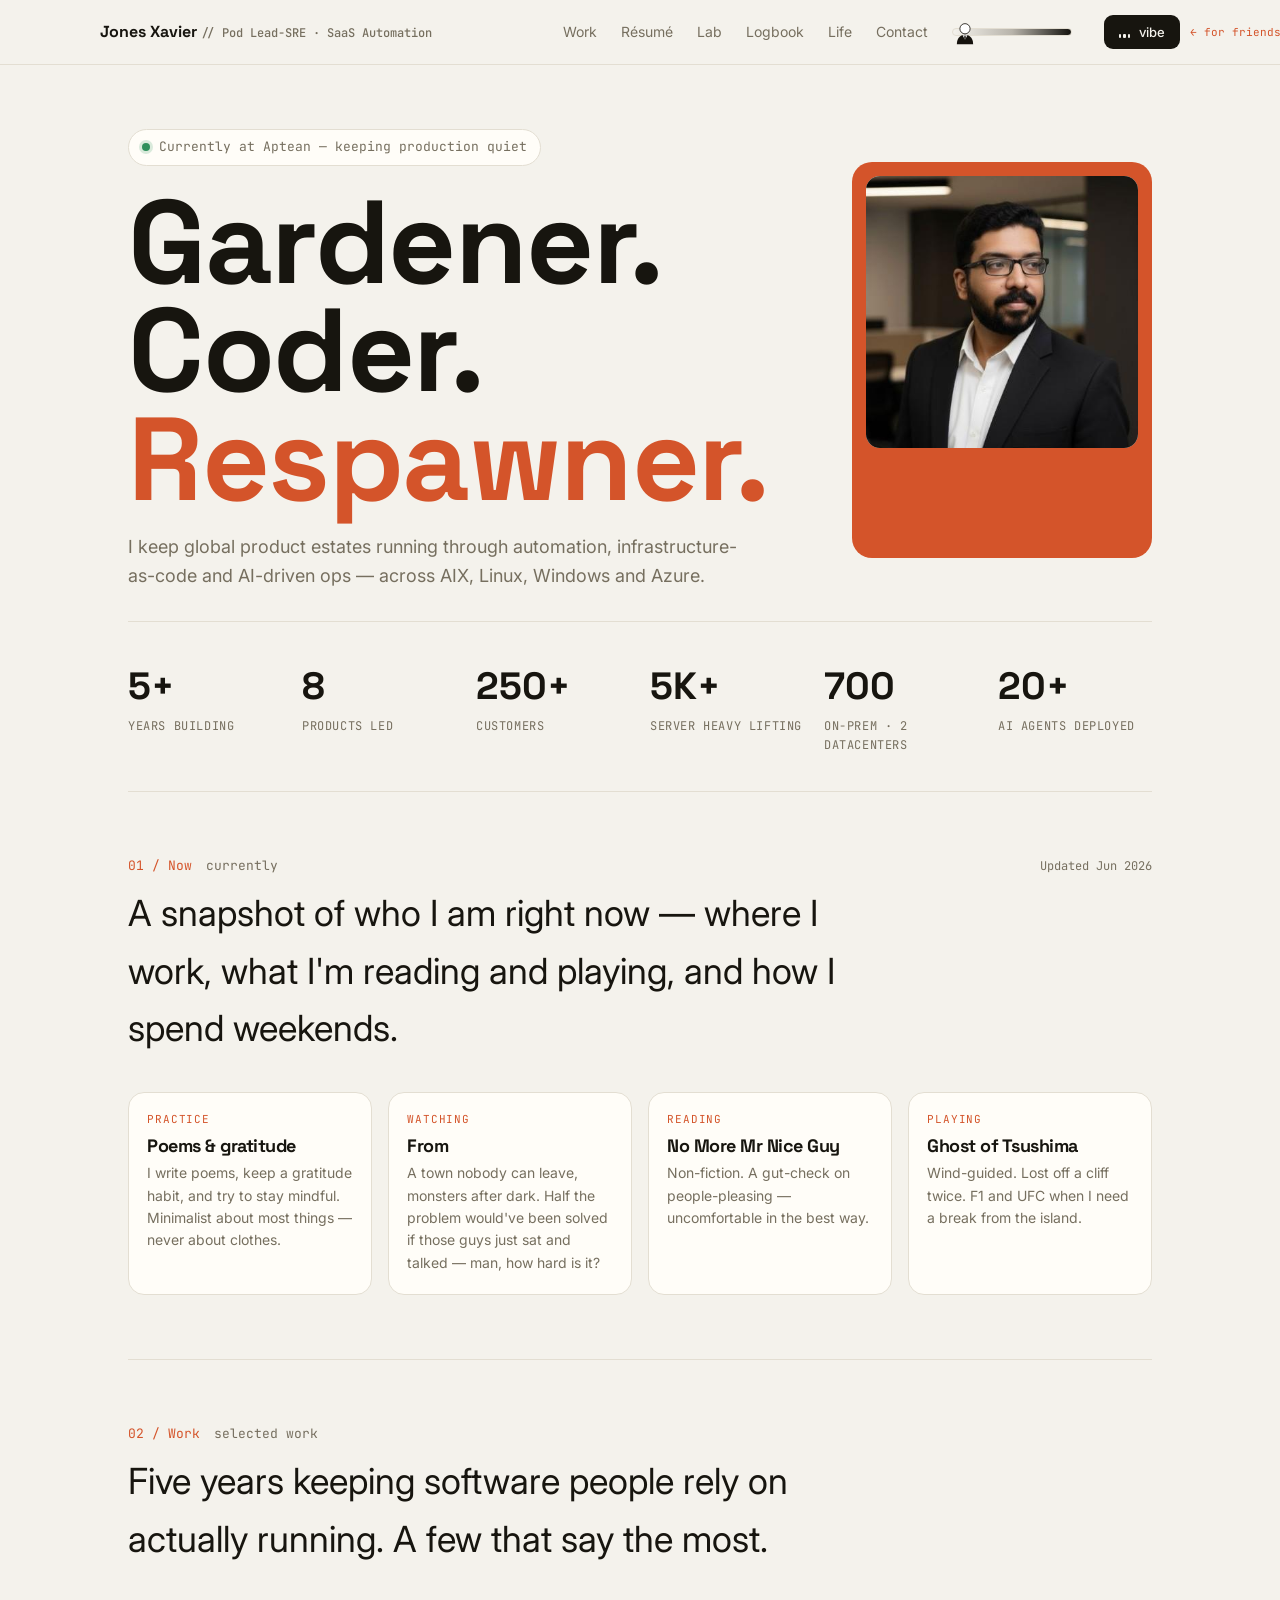
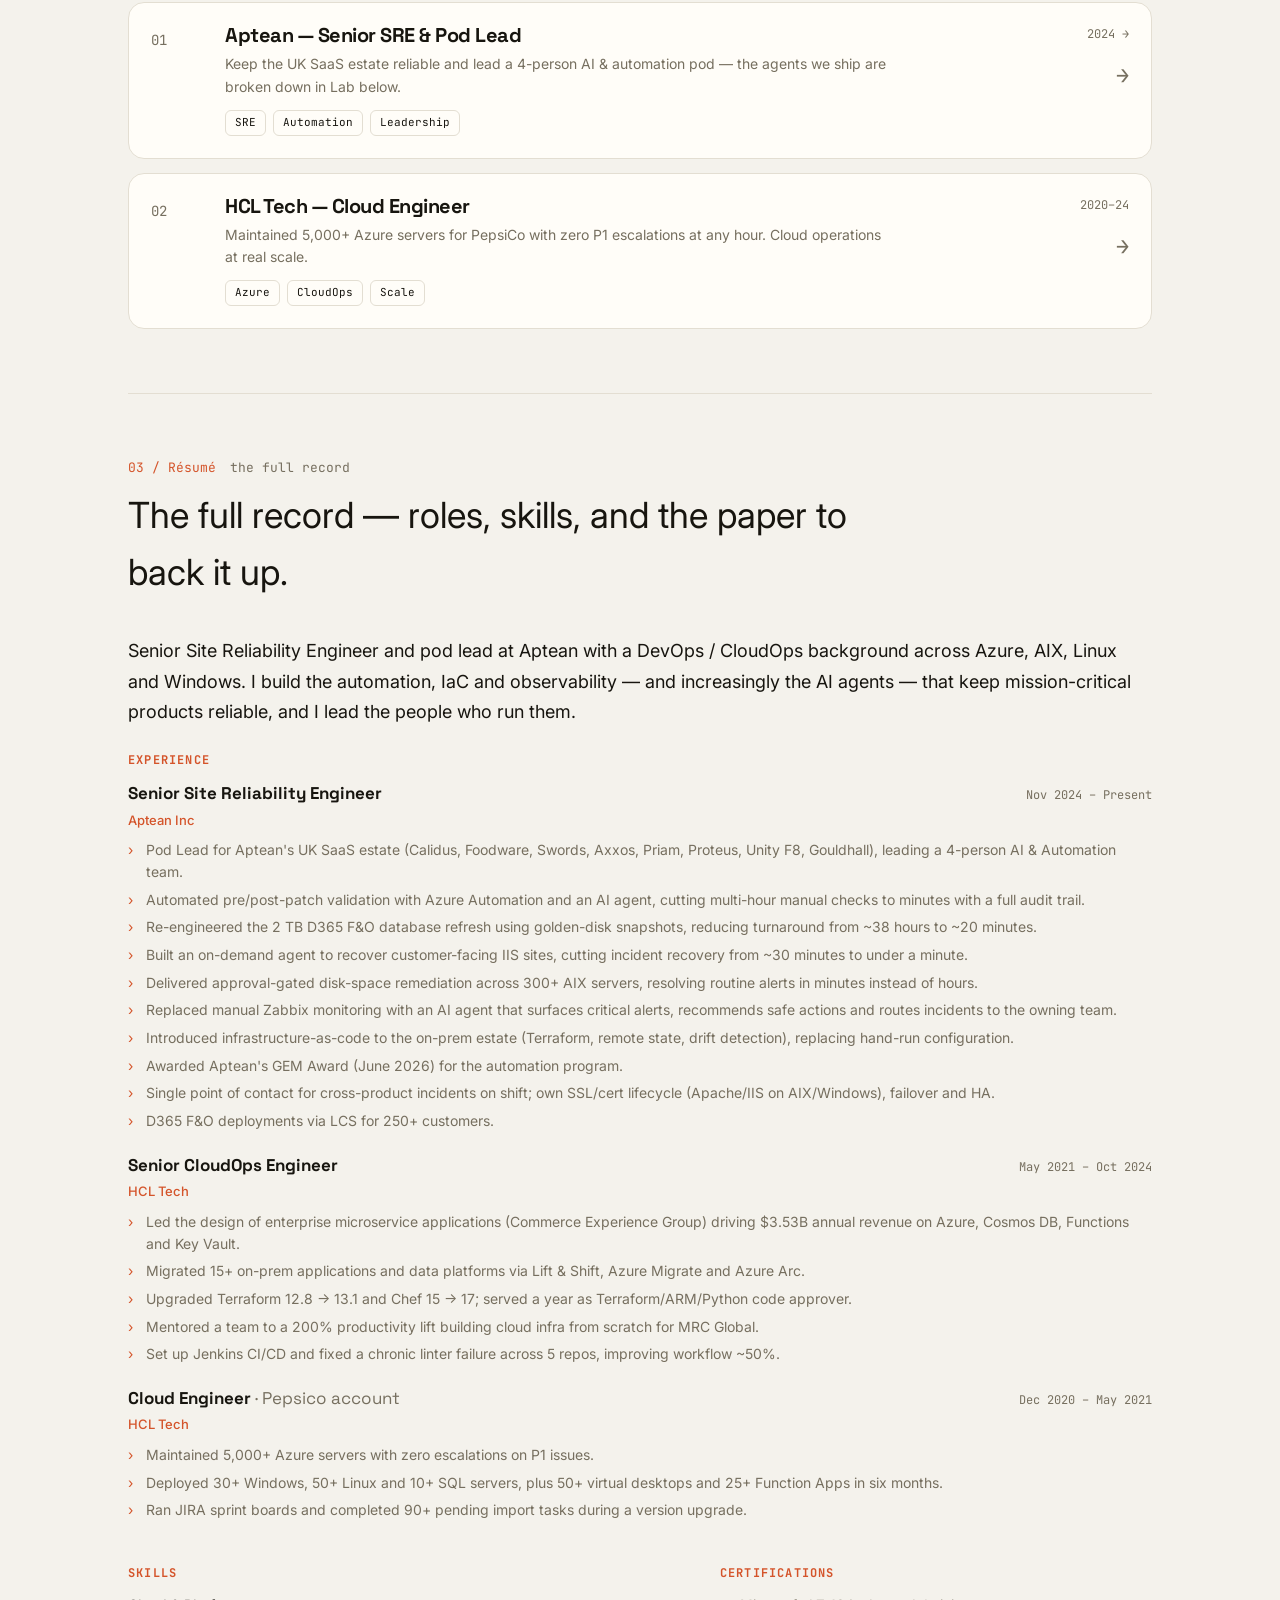
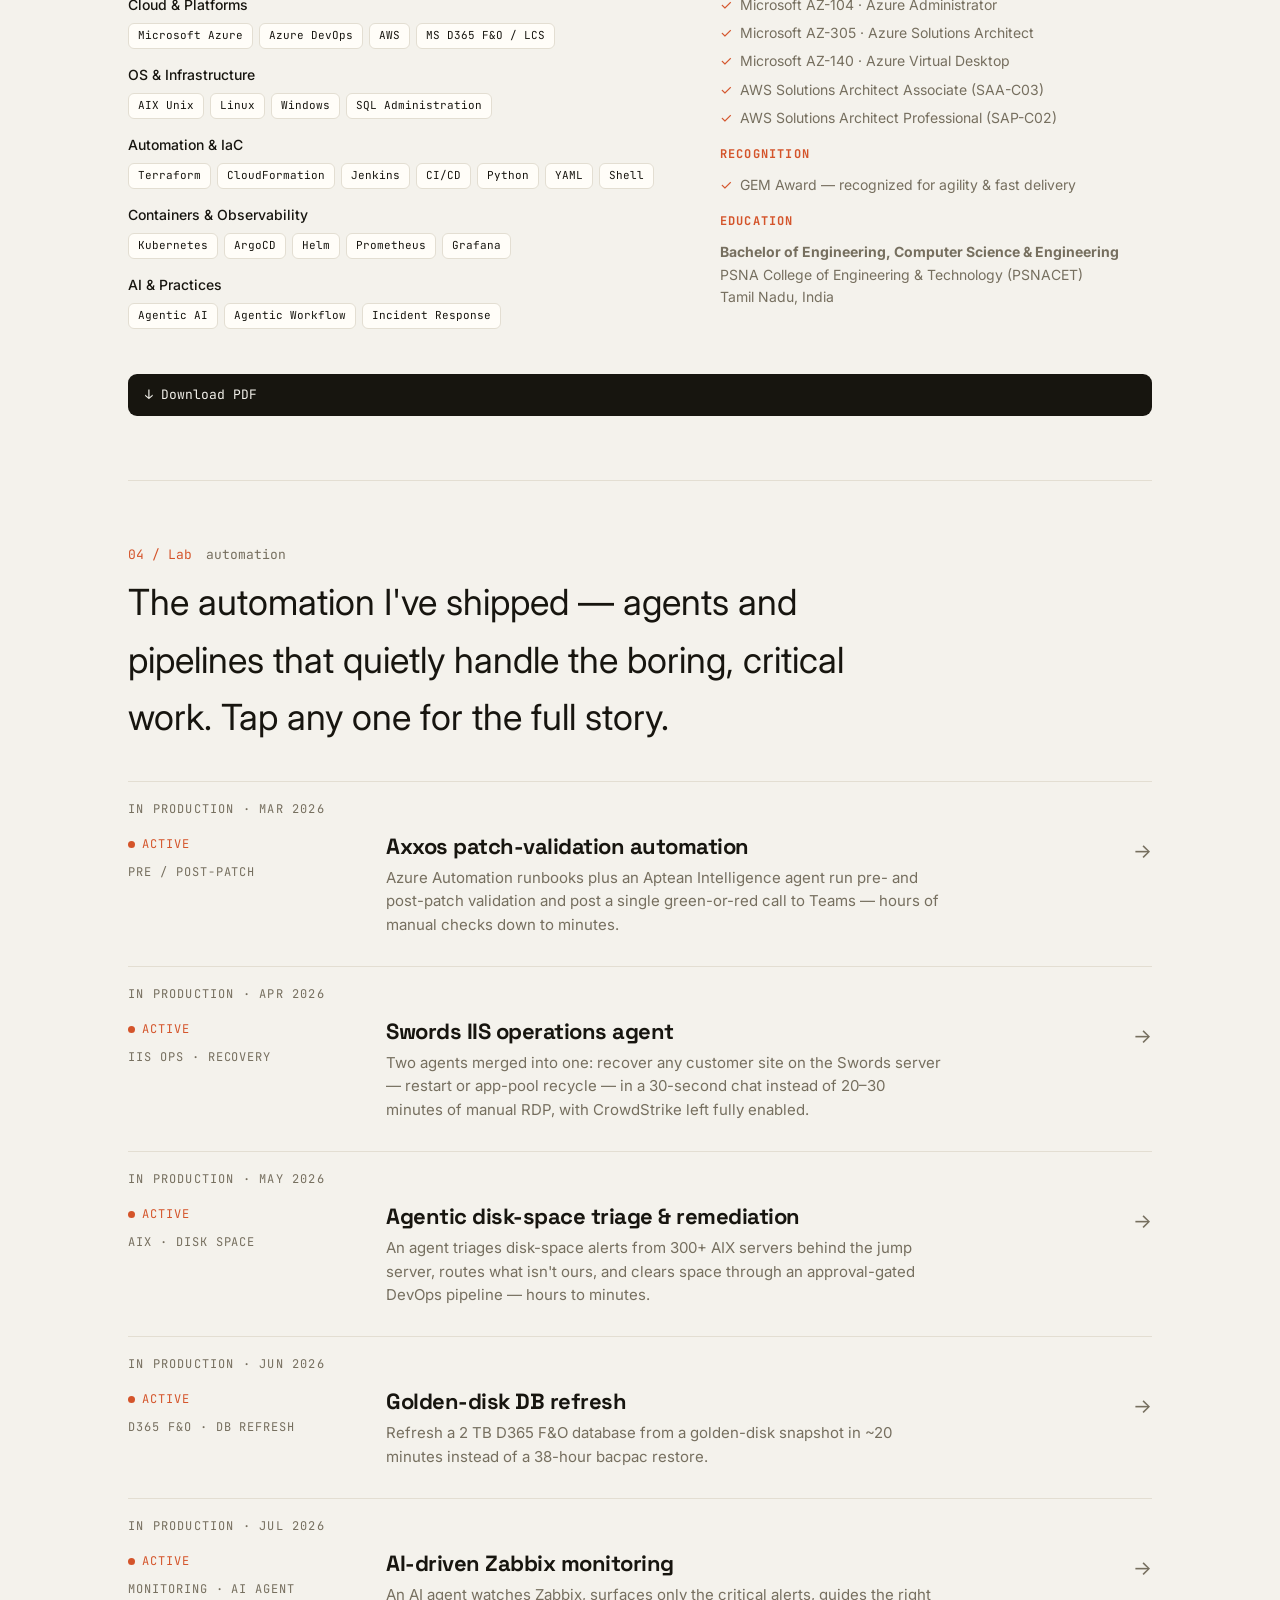
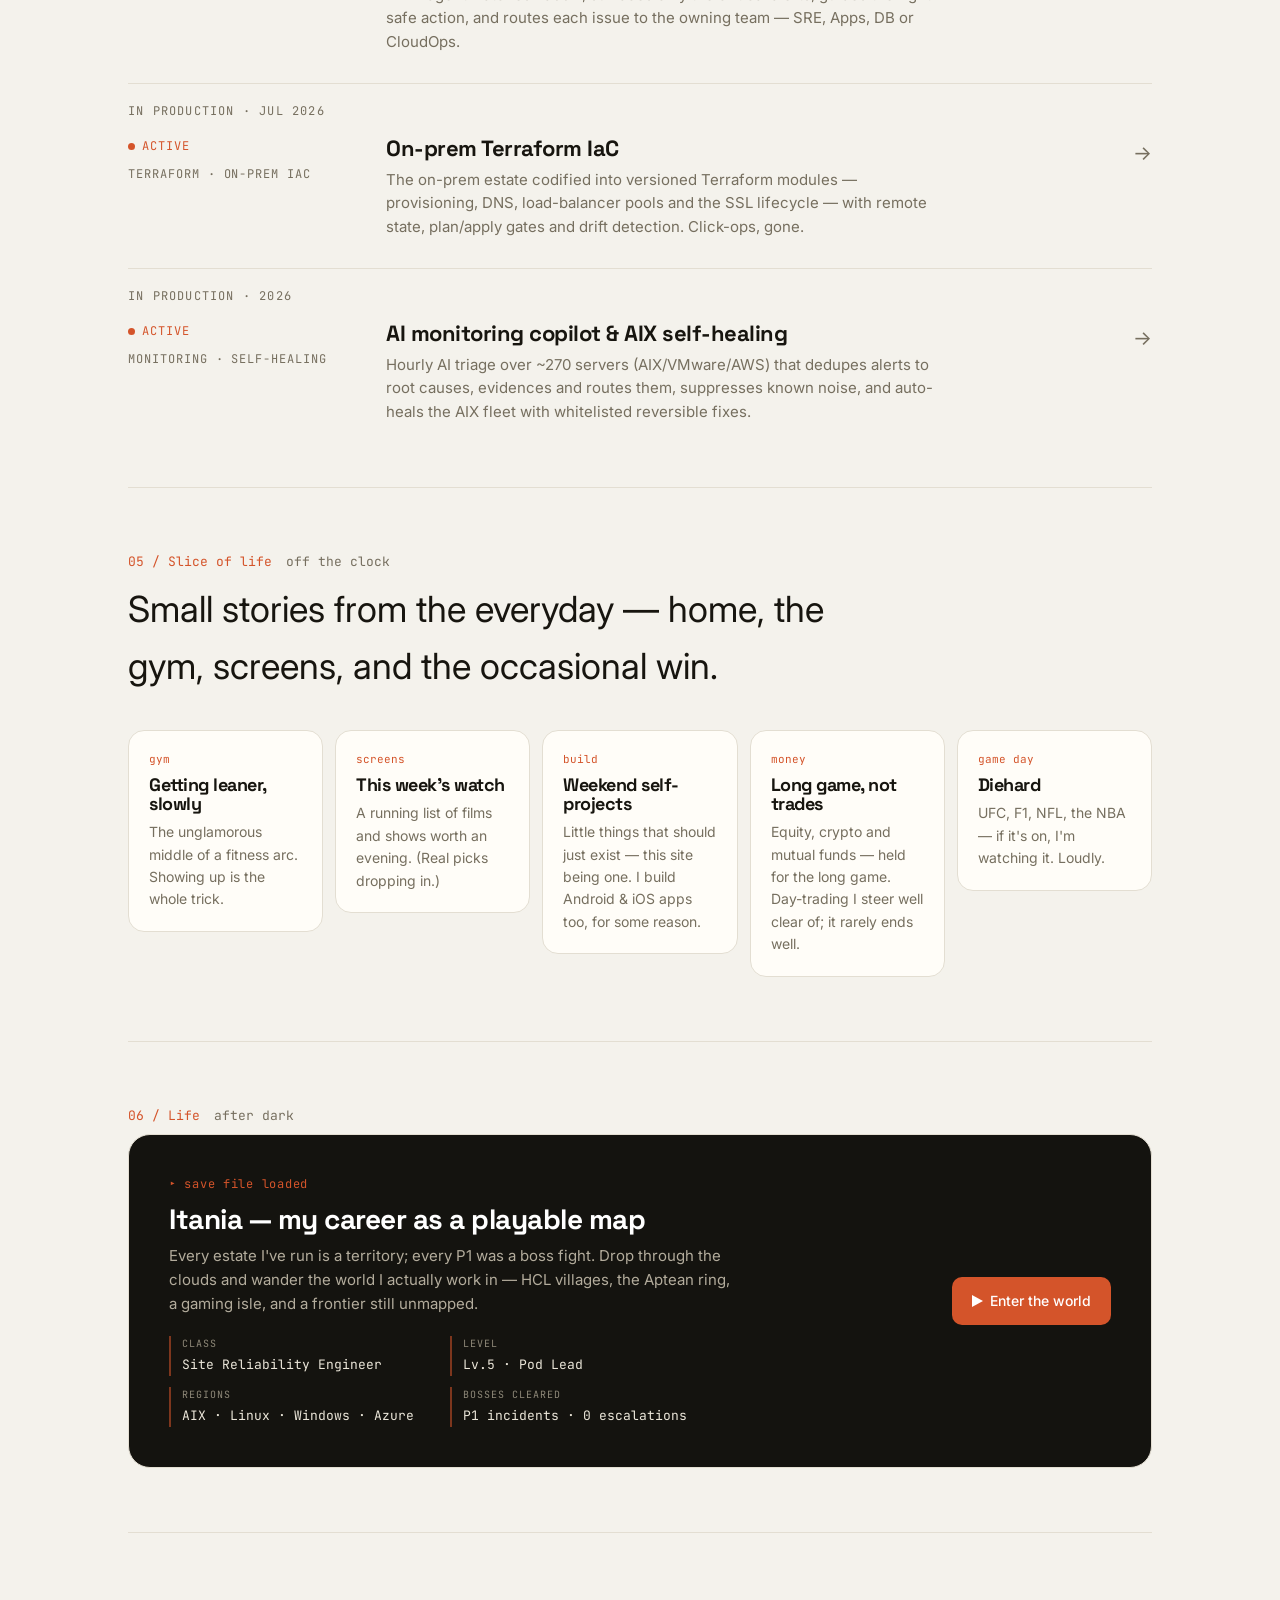
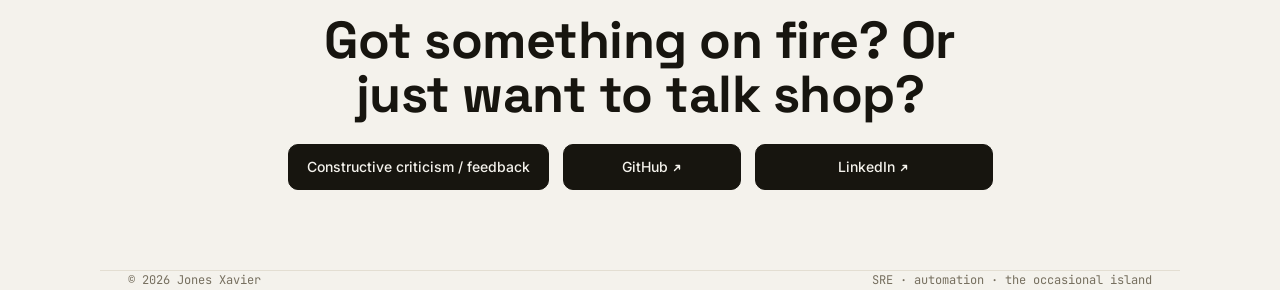
==== commit 88a1381a: "upgrades" ====
--- a/index.html
+++ b/index.html
@@ -268,7 +268,7 @@
     </div>
   </section>
 
-  <section id="resume" class="reveal"><div class="shead"><span class="num">03 / Résumé</span><span class="cat">the full record</span></div><div class="stmt">The full record — roles, skills, and the paper to back it up.</div><div class="resume"><p class="rsum">Senior Site Reliability Engineer and pod lead at Aptean with a DevOps / CloudOps background across Azure, AIX, Linux and Windows. I build the automation, IaC and observability — and increasingly the AI agents — that keep mission-critical products reliable, and I lead the people who run them.</p><div class="rblock"><h3 class="rt">Experience</h3><div class="role"><div class="rh"><div class="rrole">Senior Site Reliability Engineer</div><div class="rper">Nov 2024 – Present</div></div><div class="rorg">Aptean Inc</div><ul><li>Pod Lead for the UK SaaS products (Calidus, Foodware, Swords, Axxos, Priam, Proteus, Unity F8, Gouldhall) hosted on Aptean Data Centre, with customers across the globe.</li><li>Build and lead a 4-person AI &amp; Automation pod on Aptean Intelligence — shipped agents span patch validation, IIS recovery, disk triage, DB refresh and monitoring (full write-ups in Lab).</li><li>Highlights: a 2 TB D365 F&amp;O DB refresh cut from ~38 hrs to ~20 min, and Swords customer-site recovery from 30 min to a 30-second chat.</li><li>Single point of contact during shift for cross-product issues — triage tickets, assign ownership and drive resolution within SLA.</li><li>Own ops, escalations and infra across the customer estate: SSL renewals on Apache/IIS (AIX/Windows), failover and HA.</li><li>D365 F&amp;O deployments via LCS for 250+ customers; brought Terraform, Jenkins and Azure Automate into TechOps from scratch.</li></ul></div><div class="role"><div class="rh"><div class="rrole">Senior CloudOps Engineer</div><div class="rper">May 2021 – Oct 2024</div></div><div class="rorg">HCL Tech</div><ul><li>Led the design of enterprise microservice applications (Commerce Experience Group) driving $3.53B annual revenue on Azure, Cosmos DB, Functions and Key Vault.</li><li>Migrated 15+ on-prem applications and data platforms via Lift &amp; Shift, Azure Migrate and Azure Arc.</li><li>Upgraded Terraform 12.8 → 13.1 and Chef 15 → 17; served a year as Terraform/ARM/Python code approver.</li><li>Mentored a team to a 200% productivity lift building cloud infra from scratch for MRC Global.</li><li>Set up Jenkins CI/CD and fixed a chronic linter failure across 5 repos, improving workflow ~50%.</li></ul></div><div class="role"><div class="rh"><div class="rrole">Cloud Engineer <span style="color:var(--muted);font-weight:400">· Pepsico account</span></div><div class="rper">Dec 2020 – May 2021</div></div><div class="rorg">HCL Tech</div><ul><li>Maintained 5,000+ Azure servers with zero escalations on P1 issues.</li><li>Deployed 30+ Windows, 50+ Linux and 10+ SQL servers, plus 50+ virtual desktops and 25+ Function Apps in six months.</li><li>Ran JIRA sprint boards and completed 90+ pending import tasks during a version upgrade.</li></ul></div></div><div class="rgrid"><div class="rblock"><h3 class="rt">Skills</h3><div class="skg"><div class="sgt">Cloud &amp; Platforms</div><div class="chips"><span class="chip">Microsoft Azure</span><span class="chip">Azure DevOps</span><span class="chip">AWS</span><span class="chip">MS D365 F&amp;O / LCS</span></div></div><div class="skg"><div class="sgt">OS &amp; Infrastructure</div><div class="chips"><span class="chip">AIX Unix</span><span class="chip">Linux</span><span class="chip">Windows</span><span class="chip">SQL Administration</span></div></div><div class="skg"><div class="sgt">Automation &amp; IaC</div><div class="chips"><span class="chip">Terraform</span><span class="chip">CloudFormation</span><span class="chip">Jenkins</span><span class="chip">CI/CD</span><span class="chip">Python</span><span class="chip">YAML</span><span class="chip">Shell</span></div></div><div class="skg"><div class="sgt">Containers &amp; Observability</div><div class="chips"><span class="chip">Kubernetes</span><span class="chip">ArgoCD</span><span class="chip">Helm</span><span class="chip">Prometheus</span><span class="chip">Grafana</span></div></div><div class="skg"><div class="sgt">AI &amp; Practices</div><div class="chips"><span class="chip">Agentic AI</span><span class="chip">Agentic Workflow</span><span class="chip">Incident Response</span></div></div></div><div class="rblock"><h3 class="rt">Certifications</h3><ul class="certs"><li>Microsoft AZ-104 · Azure Administrator</li><li>Microsoft AZ-305 · Azure Solutions Architect</li><li>Microsoft AZ-140 · Azure Virtual Desktop</li><li>AWS Solutions Architect Associate (SAA-C03)</li><li>AWS Solutions Architect Professional (SAP-C02)</li></ul><h3 class="rt">Recognition</h3><ul class="certs"><li>GEM Award — recognized for agility &amp; fast delivery</li></ul><h3 class="rt">Education</h3><div class="edu"><p><strong>Bachelor of Engineering, Computer Science &amp; Engineering</strong><br>PSNA College of Engineering &amp; Technology (PSNACET)<br>Tamil Nadu, India</p></div></div></div><a class="dlbtn" href="Jones_Xavier_Resume.pdf" download>&#8595; Download PDF</a></div></section>
+  <section id="resume" class="reveal"><div class="shead"><span class="num">03 / Résumé</span><span class="cat">the full record</span></div><div class="stmt">The full record — roles, skills, and the paper to back it up.</div><div class="resume"><p class="rsum">Senior Site Reliability Engineer and pod lead at Aptean with a DevOps / CloudOps background across Azure, AIX, Linux and Windows. I build the automation, IaC and observability — and increasingly the AI agents — that keep mission-critical products reliable, and I lead the people who run them.</p><div class="rblock"><h3 class="rt">Experience</h3><div class="role"><div class="rh"><div class="rrole">Senior Site Reliability Engineer</div><div class="rper">Nov 2024 – Present</div></div><div class="rorg">Aptean Inc</div><ul><li>Pod Lead for Aptean&#39;s UK SaaS estate (Calidus, Foodware, Swords, Axxos, Priam, Proteus, Unity F8, Gouldhall), leading a 4-person AI &amp; Automation team.</li><li>Automated pre/post-patch validation with Azure Automation and an AI agent, cutting multi-hour manual checks to minutes with a full audit trail.</li><li>Re-engineered the 2 TB D365 F&amp;O database refresh using golden-disk snapshots, reducing turnaround from ~38 hours to ~20 minutes.</li><li>Built an on-demand agent to recover customer-facing IIS sites, cutting incident recovery from ~30 minutes to under a minute.</li><li>Delivered approval-gated disk-space remediation across 300+ AIX servers, resolving routine alerts in minutes instead of hours.</li><li>Replaced manual Zabbix monitoring with an AI agent that surfaces critical alerts, recommends safe actions and routes incidents to the owning team.</li><li>Introduced infrastructure-as-code to the on-prem estate (Terraform, remote state, drift detection), replacing hand-run configuration.</li><li>Awarded Aptean&#39;s GEM Award (June 2026) for the automation program.</li><li>Single point of contact for cross-product incidents on shift; own SSL/cert lifecycle (Apache/IIS on AIX/Windows), failover and HA.</li><li>D365 F&amp;O deployments via LCS for 250+ customers.</li></ul></div><div class="role"><div class="rh"><div class="rrole">Senior CloudOps Engineer</div><div class="rper">May 2021 – Oct 2024</div></div><div class="rorg">HCL Tech</div><ul><li>Led the design of enterprise microservice applications (Commerce Experience Group) driving $3.53B annual revenue on Azure, Cosmos DB, Functions and Key Vault.</li><li>Migrated 15+ on-prem applications and data platforms via Lift &amp; Shift, Azure Migrate and Azure Arc.</li><li>Upgraded Terraform 12.8 → 13.1 and Chef 15 → 17; served a year as Terraform/ARM/Python code approver.</li><li>Mentored a team to a 200% productivity lift building cloud infra from scratch for MRC Global.</li><li>Set up Jenkins CI/CD and fixed a chronic linter failure across 5 repos, improving workflow ~50%.</li></ul></div><div class="role"><div class="rh"><div class="rrole">Cloud Engineer <span style="color:var(--muted);font-weight:400">· Pepsico account</span></div><div class="rper">Dec 2020 – May 2021</div></div><div class="rorg">HCL Tech</div><ul><li>Maintained 5,000+ Azure servers with zero escalations on P1 issues.</li><li>Deployed 30+ Windows, 50+ Linux and 10+ SQL servers, plus 50+ virtual desktops and 25+ Function Apps in six months.</li><li>Ran JIRA sprint boards and completed 90+ pending import tasks during a version upgrade.</li></ul></div></div><div class="rgrid"><div class="rblock"><h3 class="rt">Skills</h3><div class="skg"><div class="sgt">Cloud &amp; Platforms</div><div class="chips"><span class="chip">Microsoft Azure</span><span class="chip">Azure DevOps</span><span class="chip">AWS</span><span class="chip">MS D365 F&amp;O / LCS</span></div></div><div class="skg"><div class="sgt">OS &amp; Infrastructure</div><div class="chips"><span class="chip">AIX Unix</span><span class="chip">Linux</span><span class="chip">Windows</span><span class="chip">SQL Administration</span></div></div><div class="skg"><div class="sgt">Automation &amp; IaC</div><div class="chips"><span class="chip">Terraform</span><span class="chip">CloudFormation</span><span class="chip">Jenkins</span><span class="chip">CI/CD</span><span class="chip">Python</span><span class="chip">YAML</span><span class="chip">Shell</span></div></div><div class="skg"><div class="sgt">Containers &amp; Observability</div><div class="chips"><span class="chip">Kubernetes</span><span class="chip">ArgoCD</span><span class="chip">Helm</span><span class="chip">Prometheus</span><span class="chip">Grafana</span></div></div><div class="skg"><div class="sgt">AI &amp; Practices</div><div class="chips"><span class="chip">Agentic AI</span><span class="chip">Agentic Workflow</span><span class="chip">Incident Response</span></div></div></div><div class="rblock"><h3 class="rt">Certifications</h3><ul class="certs"><li>Microsoft AZ-104 · Azure Administrator</li><li>Microsoft AZ-305 · Azure Solutions Architect</li><li>Microsoft AZ-140 · Azure Virtual Desktop</li><li>AWS Solutions Architect Associate (SAA-C03)</li><li>AWS Solutions Architect Professional (SAP-C02)</li></ul><h3 class="rt">Recognition</h3><ul class="certs"><li>GEM Award — recognized for agility &amp; fast delivery</li></ul><h3 class="rt">Education</h3><div class="edu"><p><strong>Bachelor of Engineering, Computer Science &amp; Engineering</strong><br>PSNA College of Engineering &amp; Technology (PSNACET)<br>Tamil Nadu, India</p></div></div></div><a class="dlbtn" href="Jones_Xavier_Resume.pdf" download>&#8595; Download PDF</a></div></section>
   <section id="lab" class="reveal">
     <div class="shead"><span class="num">04 / Lab</span><span class="cat">automation</span></div>
     <div class="stmt">The automation I've shipped — agents and pipelines that quietly handle the boring, critical work. Tap any one for the full story.</div>
@@ -296,6 +296,10 @@
       <div class="labentry"><div class="labup">In production · Jul 2026</div>
         <div class="labrow" onclick="openLab('terraform')" style="cursor:pointer"><div class="labmeta"><span class="labstatus"><span class="d"></span>Active</span><span class="labcat">terraform · on-prem IaC</span></div>
           <div class="labbody"><h3>On-prem Terraform IaC</h3><p>The on-prem estate codified into versioned Terraform modules — provisioning, DNS, load-balancer pools and the SSL lifecycle — with remote state, plan/apply gates and drift detection. Click-ops, gone.</p></div>
+          <div class="labarrow">&#8594;</div></div></div>
+      <div class="labentry"><div class="labup">In production · 2026</div>
+        <div class="labrow" onclick="openLab('copilot')" style="cursor:pointer"><div class="labmeta"><span class="labstatus"><span class="d"></span>Active</span><span class="labcat">monitoring · self-healing</span></div>
+          <div class="labbody"><h3>AI monitoring copilot &amp; AIX self-healing</h3><p>Hourly AI triage over ~270 servers (AIX/VMware/AWS) that dedupes alerts to root causes, evidences and routes them, suppresses known noise, and auto-heals the AIX fleet with whitelisted reversible fixes.</p></div>
           <div class="labarrow">&#8594;</div></div></div>
     </div>
   </section>
@@ -407,7 +411,11 @@
  terraform:{t:"On-prem Terraform IaC",meta:["Active · in production","terraform · on-prem IaC","remote state · drift detection"],sec:[
   {h:"Problem",p:["On-prem infrastructure was click-ops — VMs, DNS records, load-balancer pools and SSL renewals all provisioned and changed by hand, with no version history and easy configuration drift."]},
   {h:"Solution",p:["Codified the on-prem estate into versioned Terraform modules with a remote state backend, plan/apply gates and drift detection — bringing the same infrastructure-as-code discipline we use in the cloud to on-prem."]},
-  {h:"Impact",p:["On-prem changes are now reviewable, repeatable and auditable, with drift caught automatically instead of surfacing during an incident."]}]}
+  {h:"Impact",p:["On-prem changes are now reviewable, repeatable and auditable, with drift caught automatically instead of surfacing during an incident."]}]},
+ copilot:{t:"AI monitoring copilot & AIX self-healing",meta:["Active · in production","AIX / VMware / AWS · ~270 servers","Zabbix + Opsgenie + Claude"],sec:[
+  {h:"Problem",p:["A small SRE team covered ~270 production servers (IBM AIX on POWER, VMware, AWS) on Zabbix and Opsgenie, but alert quality had collapsed: criticals were buried in noise, a legacy mailer had piled up 23,000+ unread heartbeats, and ~50 criticals had sat unacknowledged for months, including production boxes whose monitoring agents were silently dead. Six months of history showed 1,000+ disk alerts, almost all from a handful of recurring, self-resolving patterns, while fix-ownership was settled by argument rather than evidence."]},
+  {h:"Solution",p:["An AI monitoring copilot and self-healing pipeline built with Claude on the existing toolchain, with no new infrastructure:","Hourly AI triage reads Zabbix and the alert mailbox, dedupes incidents to a single root cause, attaches live-metric evidence, and tiers every finding (act-now / today / backlog) in plain English.","Self-contained alert cards go to Teams and email with findings, diagnosis, exact per-OS remediation commands, and evidence-based owner routing (SRE / App / DBA).","A pattern playbook mined from 6 months of history suppresses known self-resolving noise, with a human-confirmed self-learning check against event history before any class is marked as noise.","A self-healing AIX agent (ksh, NIM-distributed) watches filesystem bands with time-to-full, runs only whitelisted reversible fixes (temp cleanup, log compression, agent restart), keeps data/DB/backup mounts report-only, and ships with dry-run, a daily circuit breaker and a four-layer audit trail."]},
+  {h:"Impact",p:["Criticals now arrive individually, evidenced and pre-routed within the hour; known noise is suppressed with an audit trail; the standing-critical backlog dropped by dozens from one agent-restart sweep and dedup; and mechanical fixes run with no human time.","Along the way it exposed a systemic fleet defect (nightly backup tooling writing onto the live data filesystems it protected), a saturated Zabbix proxy faking seven flapping hosts, and ~20 alive-but-unmonitored production servers. Built by one SRE with AI tooling, ksh, cron and a webhook."]}]}
 };
 function openLab(k){var d=LAB[k];if(!d)return;var h='<div class="lhead"><h3>'+d.t+'</h3></div><div class="lmeta">'+d.meta.map(function(m){return '<span>'+m+'</span>';}).join('')+'</div>';h+=d.sec.map(function(s){return '<div class="msec"><h4>'+s.h+'</h4>'+s.p.map(function(x){return '<p>'+x+'</p>';}).join('')+'</div>';}).join('');document.getElementById('lbody').innerHTML=h;document.getElementById('lmodal').classList.add('open');}
 function closeLab(){document.getElementById('lmodal').classList.remove('open');}
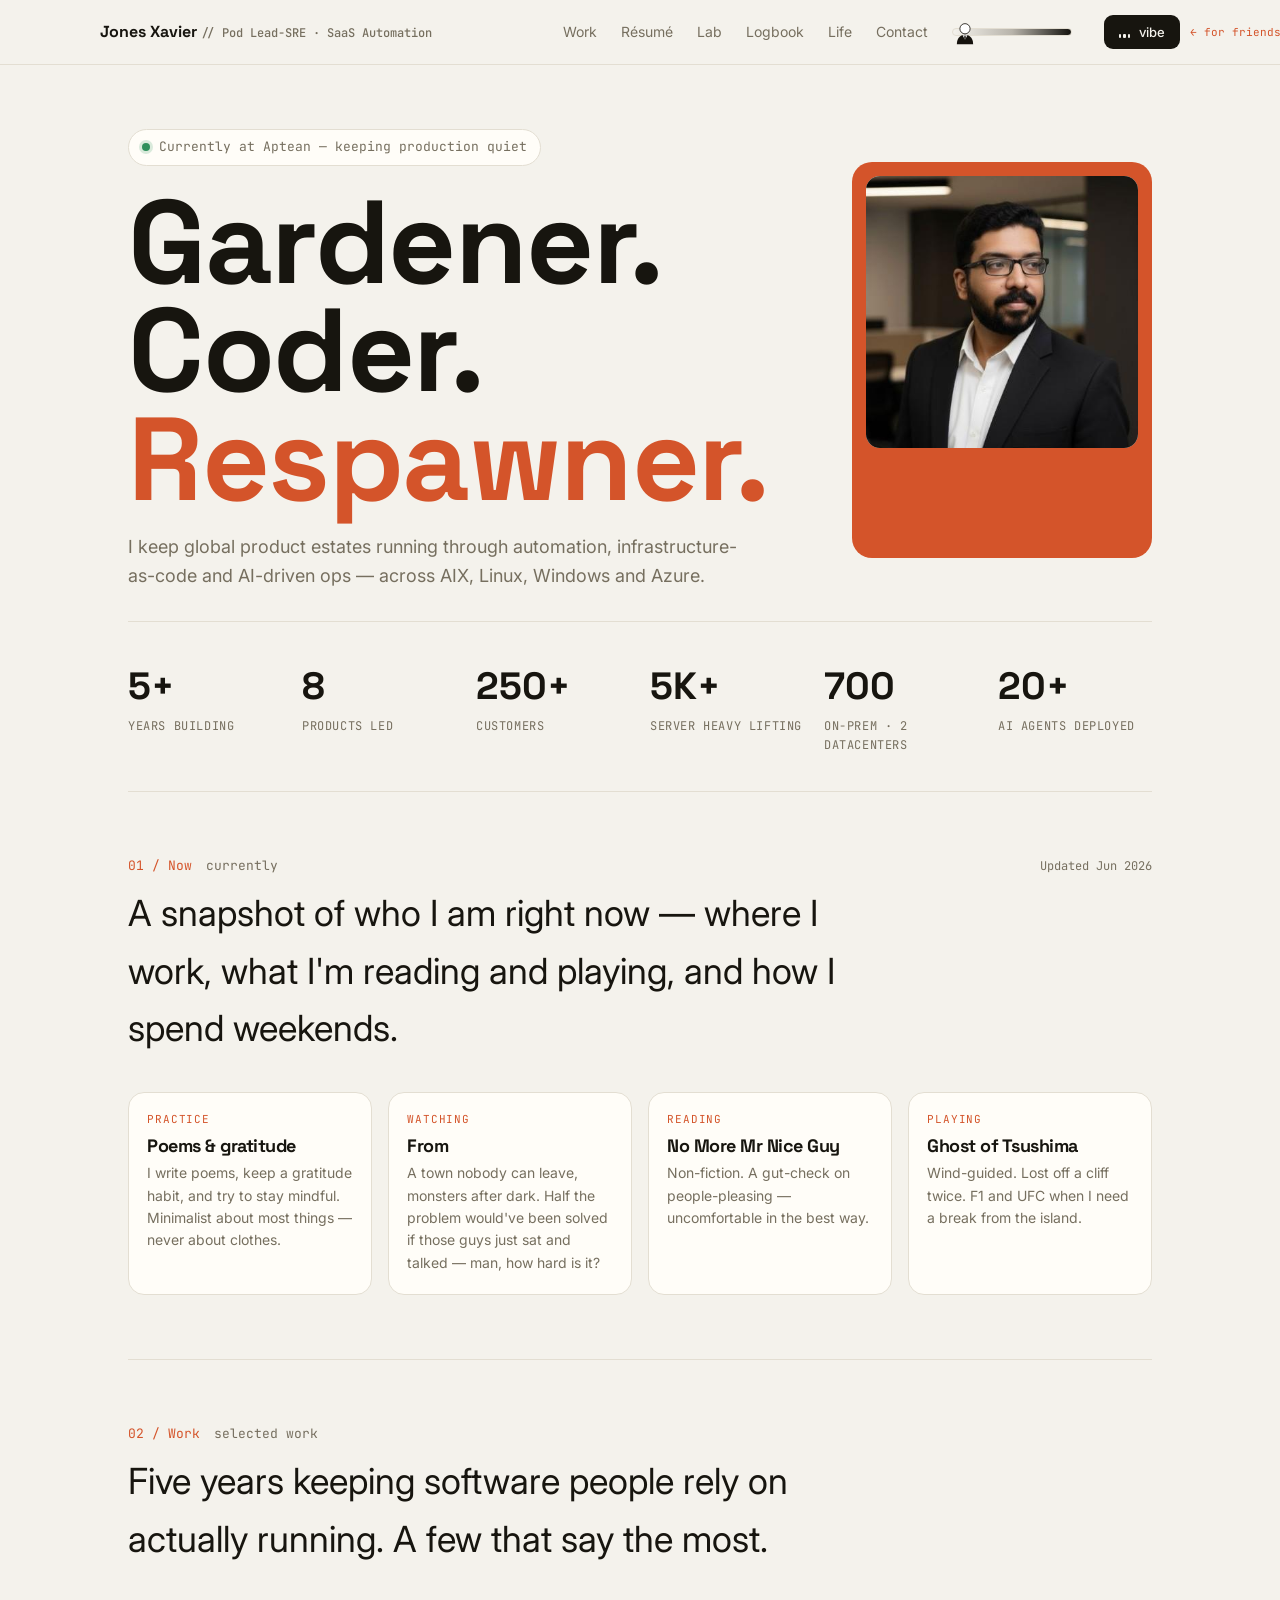
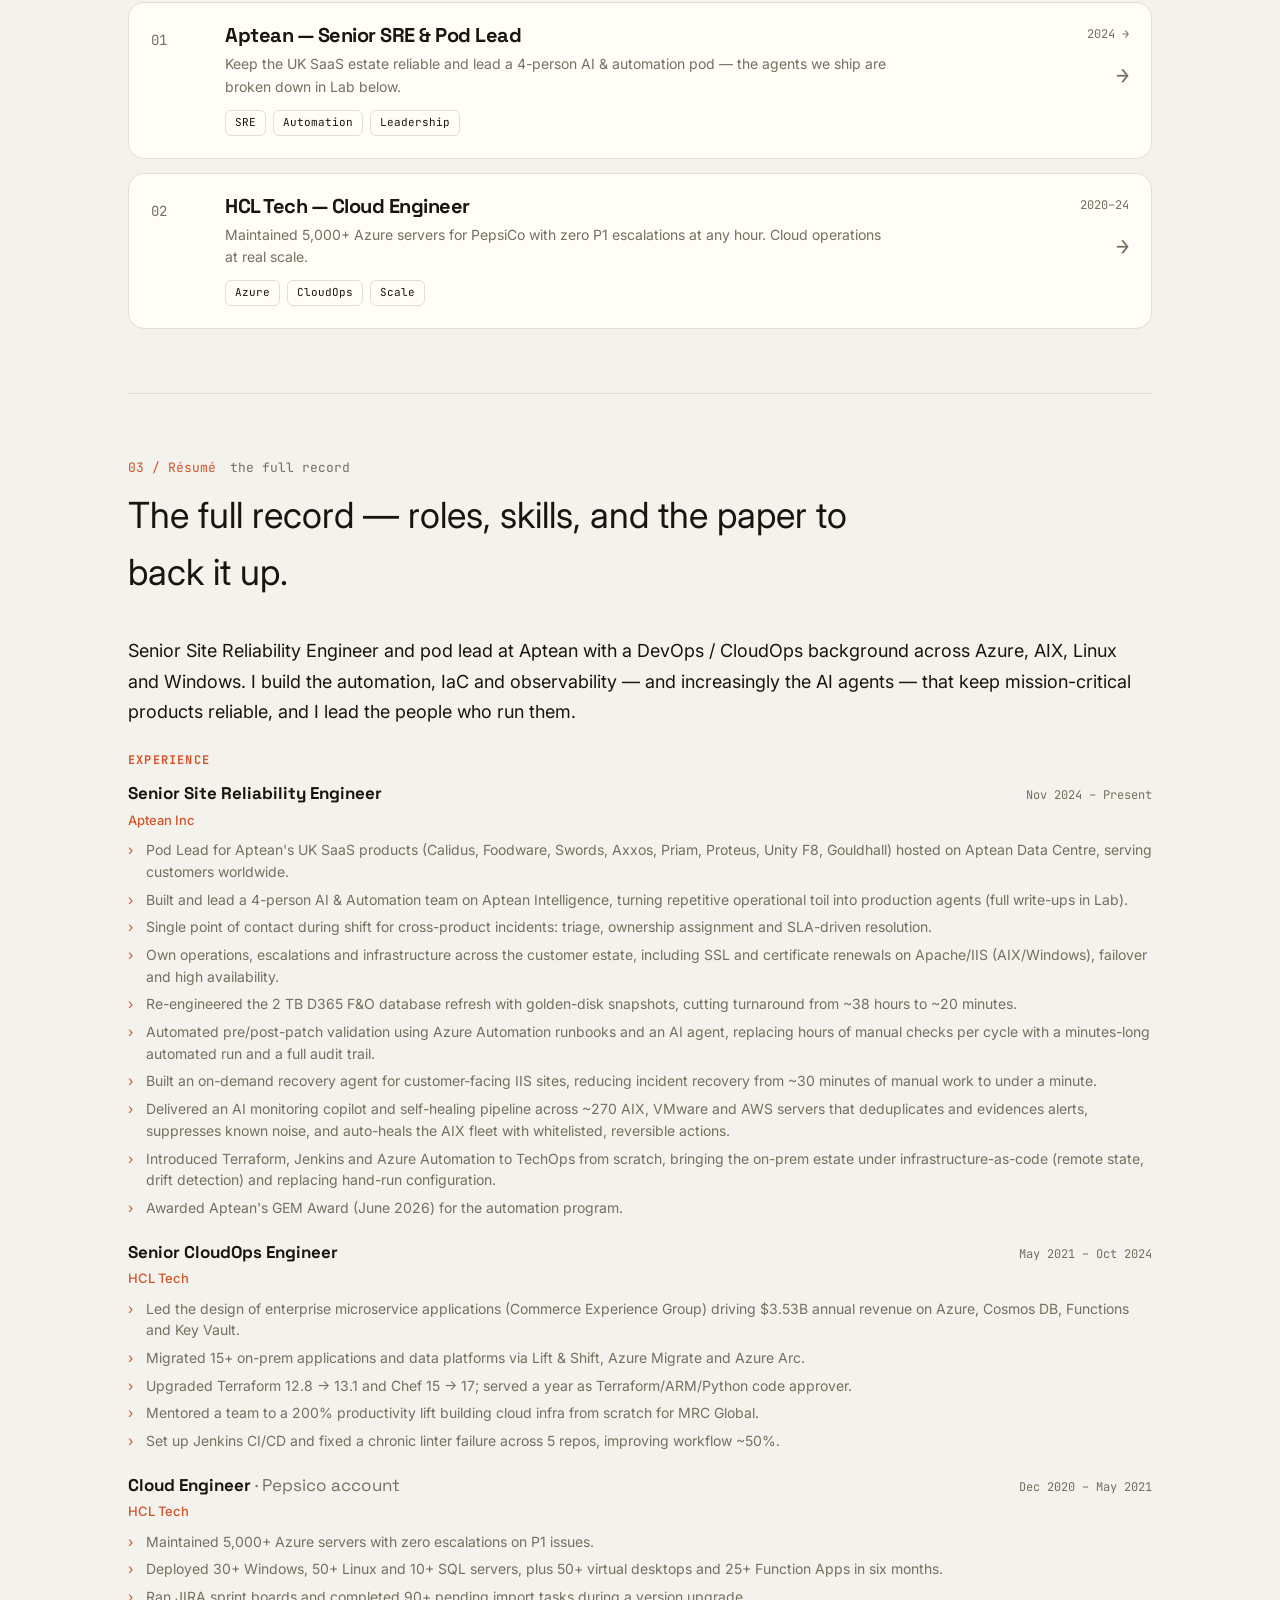
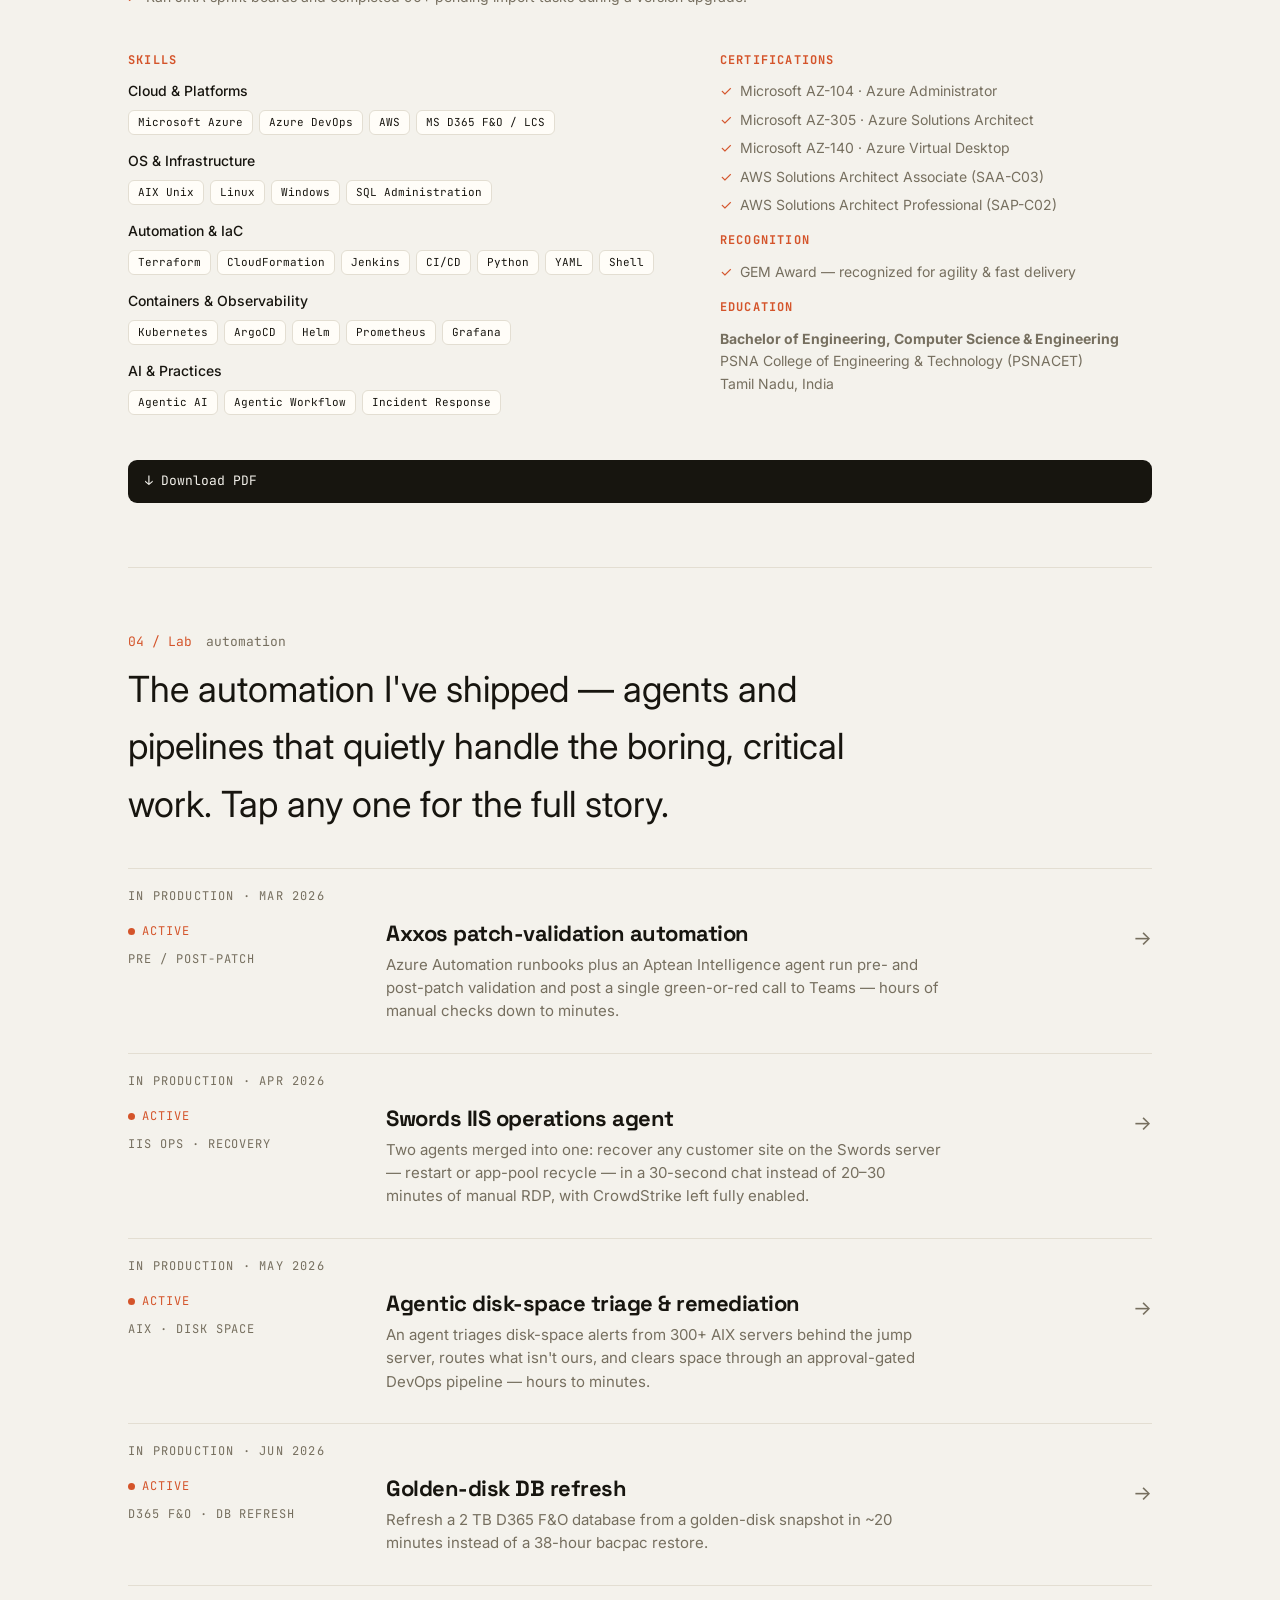
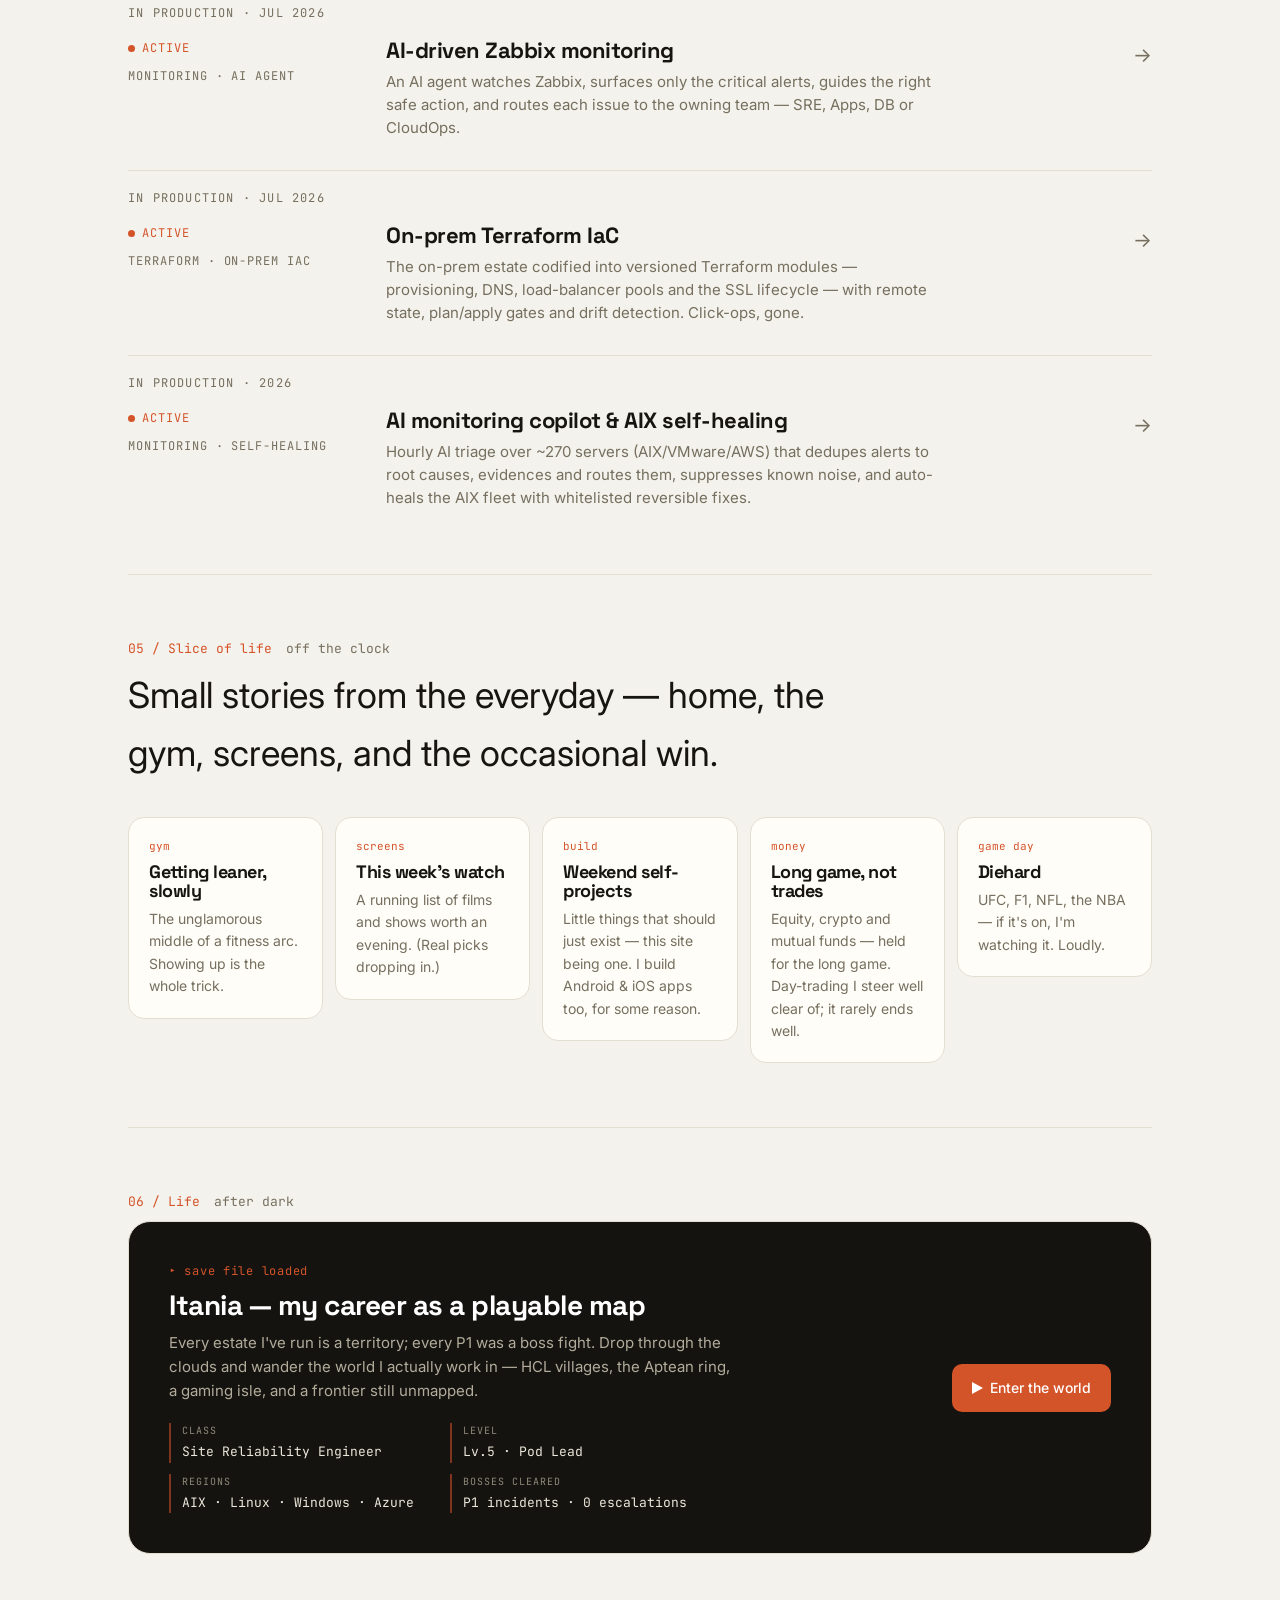
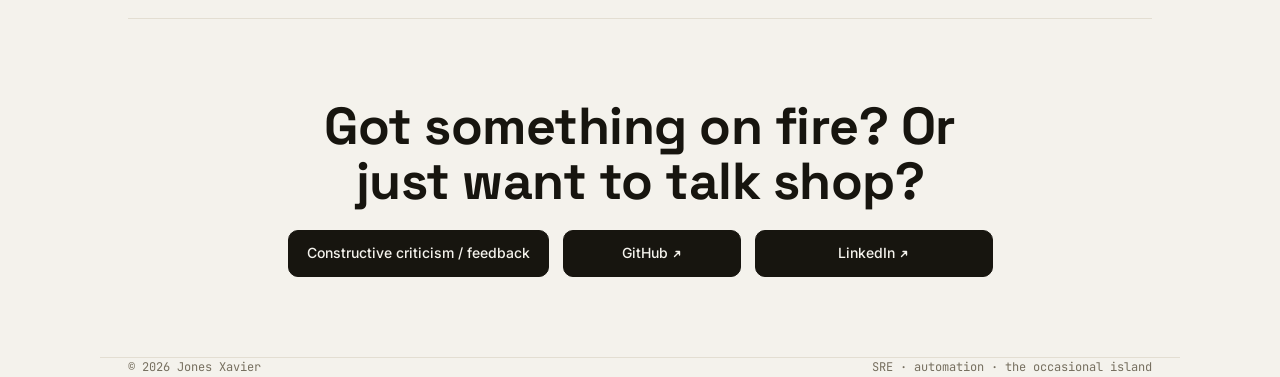
==== commit aa262e91: "new improvemnt s" ====
--- a/index.html
+++ b/index.html
@@ -268,7 +268,7 @@
     </div>
   </section>
 
-  <section id="resume" class="reveal"><div class="shead"><span class="num">03 / Résumé</span><span class="cat">the full record</span></div><div class="stmt">The full record — roles, skills, and the paper to back it up.</div><div class="resume"><p class="rsum">Senior Site Reliability Engineer and pod lead at Aptean with a DevOps / CloudOps background across Azure, AIX, Linux and Windows. I build the automation, IaC and observability — and increasingly the AI agents — that keep mission-critical products reliable, and I lead the people who run them.</p><div class="rblock"><h3 class="rt">Experience</h3><div class="role"><div class="rh"><div class="rrole">Senior Site Reliability Engineer</div><div class="rper">Nov 2024 – Present</div></div><div class="rorg">Aptean Inc</div><ul><li>Pod Lead for Aptean&#39;s UK SaaS estate (Calidus, Foodware, Swords, Axxos, Priam, Proteus, Unity F8, Gouldhall), leading a 4-person AI &amp; Automation team.</li><li>Automated pre/post-patch validation with Azure Automation and an AI agent, cutting multi-hour manual checks to minutes with a full audit trail.</li><li>Re-engineered the 2 TB D365 F&amp;O database refresh using golden-disk snapshots, reducing turnaround from ~38 hours to ~20 minutes.</li><li>Built an on-demand agent to recover customer-facing IIS sites, cutting incident recovery from ~30 minutes to under a minute.</li><li>Delivered approval-gated disk-space remediation across 300+ AIX servers, resolving routine alerts in minutes instead of hours.</li><li>Replaced manual Zabbix monitoring with an AI agent that surfaces critical alerts, recommends safe actions and routes incidents to the owning team.</li><li>Introduced infrastructure-as-code to the on-prem estate (Terraform, remote state, drift detection), replacing hand-run configuration.</li><li>Awarded Aptean&#39;s GEM Award (June 2026) for the automation program.</li><li>Single point of contact for cross-product incidents on shift; own SSL/cert lifecycle (Apache/IIS on AIX/Windows), failover and HA.</li><li>D365 F&amp;O deployments via LCS for 250+ customers.</li></ul></div><div class="role"><div class="rh"><div class="rrole">Senior CloudOps Engineer</div><div class="rper">May 2021 – Oct 2024</div></div><div class="rorg">HCL Tech</div><ul><li>Led the design of enterprise microservice applications (Commerce Experience Group) driving $3.53B annual revenue on Azure, Cosmos DB, Functions and Key Vault.</li><li>Migrated 15+ on-prem applications and data platforms via Lift &amp; Shift, Azure Migrate and Azure Arc.</li><li>Upgraded Terraform 12.8 → 13.1 and Chef 15 → 17; served a year as Terraform/ARM/Python code approver.</li><li>Mentored a team to a 200% productivity lift building cloud infra from scratch for MRC Global.</li><li>Set up Jenkins CI/CD and fixed a chronic linter failure across 5 repos, improving workflow ~50%.</li></ul></div><div class="role"><div class="rh"><div class="rrole">Cloud Engineer <span style="color:var(--muted);font-weight:400">· Pepsico account</span></div><div class="rper">Dec 2020 – May 2021</div></div><div class="rorg">HCL Tech</div><ul><li>Maintained 5,000+ Azure servers with zero escalations on P1 issues.</li><li>Deployed 30+ Windows, 50+ Linux and 10+ SQL servers, plus 50+ virtual desktops and 25+ Function Apps in six months.</li><li>Ran JIRA sprint boards and completed 90+ pending import tasks during a version upgrade.</li></ul></div></div><div class="rgrid"><div class="rblock"><h3 class="rt">Skills</h3><div class="skg"><div class="sgt">Cloud &amp; Platforms</div><div class="chips"><span class="chip">Microsoft Azure</span><span class="chip">Azure DevOps</span><span class="chip">AWS</span><span class="chip">MS D365 F&amp;O / LCS</span></div></div><div class="skg"><div class="sgt">OS &amp; Infrastructure</div><div class="chips"><span class="chip">AIX Unix</span><span class="chip">Linux</span><span class="chip">Windows</span><span class="chip">SQL Administration</span></div></div><div class="skg"><div class="sgt">Automation &amp; IaC</div><div class="chips"><span class="chip">Terraform</span><span class="chip">CloudFormation</span><span class="chip">Jenkins</span><span class="chip">CI/CD</span><span class="chip">Python</span><span class="chip">YAML</span><span class="chip">Shell</span></div></div><div class="skg"><div class="sgt">Containers &amp; Observability</div><div class="chips"><span class="chip">Kubernetes</span><span class="chip">ArgoCD</span><span class="chip">Helm</span><span class="chip">Prometheus</span><span class="chip">Grafana</span></div></div><div class="skg"><div class="sgt">AI &amp; Practices</div><div class="chips"><span class="chip">Agentic AI</span><span class="chip">Agentic Workflow</span><span class="chip">Incident Response</span></div></div></div><div class="rblock"><h3 class="rt">Certifications</h3><ul class="certs"><li>Microsoft AZ-104 · Azure Administrator</li><li>Microsoft AZ-305 · Azure Solutions Architect</li><li>Microsoft AZ-140 · Azure Virtual Desktop</li><li>AWS Solutions Architect Associate (SAA-C03)</li><li>AWS Solutions Architect Professional (SAP-C02)</li></ul><h3 class="rt">Recognition</h3><ul class="certs"><li>GEM Award — recognized for agility &amp; fast delivery</li></ul><h3 class="rt">Education</h3><div class="edu"><p><strong>Bachelor of Engineering, Computer Science &amp; Engineering</strong><br>PSNA College of Engineering &amp; Technology (PSNACET)<br>Tamil Nadu, India</p></div></div></div><a class="dlbtn" href="Jones_Xavier_Resume.pdf" download>&#8595; Download PDF</a></div></section>
+  <section id="resume" class="reveal"><div class="shead"><span class="num">03 / Résumé</span><span class="cat">the full record</span></div><div class="stmt">The full record — roles, skills, and the paper to back it up.</div><div class="resume"><p class="rsum">Senior Site Reliability Engineer and pod lead at Aptean with a DevOps / CloudOps background across Azure, AIX, Linux and Windows. I build the automation, IaC and observability — and increasingly the AI agents — that keep mission-critical products reliable, and I lead the people who run them.</p><div class="rblock"><h3 class="rt">Experience</h3><div class="role"><div class="rh"><div class="rrole">Senior Site Reliability Engineer</div><div class="rper">Nov 2024 – Present</div></div><div class="rorg">Aptean Inc</div><ul><li>Pod Lead for Aptean's UK SaaS products (Calidus, Foodware, Swords, Axxos, Priam, Proteus, Unity F8, Gouldhall) hosted on Aptean Data Centre, serving customers worldwide.</li><li>Built and lead a 4-person AI &amp; Automation team on Aptean Intelligence, turning repetitive operational toil into production agents (full write-ups in Lab).</li><li>Single point of contact during shift for cross-product incidents: triage, ownership assignment and SLA-driven resolution.</li><li>Own operations, escalations and infrastructure across the customer estate, including SSL and certificate renewals on Apache/IIS (AIX/Windows), failover and high availability.</li><li>Re-engineered the 2 TB D365 F&amp;O database refresh with golden-disk snapshots, cutting turnaround from ~38 hours to ~20 minutes.</li><li>Automated pre/post-patch validation using Azure Automation runbooks and an AI agent, replacing hours of manual checks per cycle with a minutes-long automated run and a full audit trail.</li><li>Built an on-demand recovery agent for customer-facing IIS sites, reducing incident recovery from ~30 minutes of manual work to under a minute.</li><li>Delivered an AI monitoring copilot and self-healing pipeline across ~270 AIX, VMware and AWS servers that deduplicates and evidences alerts, suppresses known noise, and auto-heals the AIX fleet with whitelisted, reversible actions.</li><li>Introduced Terraform, Jenkins and Azure Automation to TechOps from scratch, bringing the on-prem estate under infrastructure-as-code (remote state, drift detection) and replacing hand-run configuration.</li><li>Awarded Aptean's GEM Award (June 2026) for the automation program.</li></ul></div><div class="role"><div class="rh"><div class="rrole">Senior CloudOps Engineer</div><div class="rper">May 2021 – Oct 2024</div></div><div class="rorg">HCL Tech</div><ul><li>Led the design of enterprise microservice applications (Commerce Experience Group) driving $3.53B annual revenue on Azure, Cosmos DB, Functions and Key Vault.</li><li>Migrated 15+ on-prem applications and data platforms via Lift &amp; Shift, Azure Migrate and Azure Arc.</li><li>Upgraded Terraform 12.8 → 13.1 and Chef 15 → 17; served a year as Terraform/ARM/Python code approver.</li><li>Mentored a team to a 200% productivity lift building cloud infra from scratch for MRC Global.</li><li>Set up Jenkins CI/CD and fixed a chronic linter failure across 5 repos, improving workflow ~50%.</li></ul></div><div class="role"><div class="rh"><div class="rrole">Cloud Engineer <span style="color:var(--muted);font-weight:400">· Pepsico account</span></div><div class="rper">Dec 2020 – May 2021</div></div><div class="rorg">HCL Tech</div><ul><li>Maintained 5,000+ Azure servers with zero escalations on P1 issues.</li><li>Deployed 30+ Windows, 50+ Linux and 10+ SQL servers, plus 50+ virtual desktops and 25+ Function Apps in six months.</li><li>Ran JIRA sprint boards and completed 90+ pending import tasks during a version upgrade.</li></ul></div></div><div class="rgrid"><div class="rblock"><h3 class="rt">Skills</h3><div class="skg"><div class="sgt">Cloud &amp; Platforms</div><div class="chips"><span class="chip">Microsoft Azure</span><span class="chip">Azure DevOps</span><span class="chip">AWS</span><span class="chip">MS D365 F&amp;O / LCS</span></div></div><div class="skg"><div class="sgt">OS &amp; Infrastructure</div><div class="chips"><span class="chip">AIX Unix</span><span class="chip">Linux</span><span class="chip">Windows</span><span class="chip">SQL Administration</span></div></div><div class="skg"><div class="sgt">Automation &amp; IaC</div><div class="chips"><span class="chip">Terraform</span><span class="chip">CloudFormation</span><span class="chip">Jenkins</span><span class="chip">CI/CD</span><span class="chip">Python</span><span class="chip">YAML</span><span class="chip">Shell</span></div></div><div class="skg"><div class="sgt">Containers &amp; Observability</div><div class="chips"><span class="chip">Kubernetes</span><span class="chip">ArgoCD</span><span class="chip">Helm</span><span class="chip">Prometheus</span><span class="chip">Grafana</span></div></div><div class="skg"><div class="sgt">AI &amp; Practices</div><div class="chips"><span class="chip">Agentic AI</span><span class="chip">Agentic Workflow</span><span class="chip">Incident Response</span></div></div></div><div class="rblock"><h3 class="rt">Certifications</h3><ul class="certs"><li>Microsoft AZ-104 · Azure Administrator</li><li>Microsoft AZ-305 · Azure Solutions Architect</li><li>Microsoft AZ-140 · Azure Virtual Desktop</li><li>AWS Solutions Architect Associate (SAA-C03)</li><li>AWS Solutions Architect Professional (SAP-C02)</li></ul><h3 class="rt">Recognition</h3><ul class="certs"><li>GEM Award — recognized for agility &amp; fast delivery</li></ul><h3 class="rt">Education</h3><div class="edu"><p><strong>Bachelor of Engineering, Computer Science &amp; Engineering</strong><br>PSNA College of Engineering &amp; Technology (PSNACET)<br>Tamil Nadu, India</p></div></div></div><a class="dlbtn" href="Jones_Xavier_Resume.pdf" download>&#8595; Download PDF</a></div></section>
   <section id="lab" class="reveal">
     <div class="shead"><span class="num">04 / Lab</span><span class="cat">automation</span></div>
     <div class="stmt">The automation I've shipped — agents and pipelines that quietly handle the boring, critical work. Tap any one for the full story.</div>
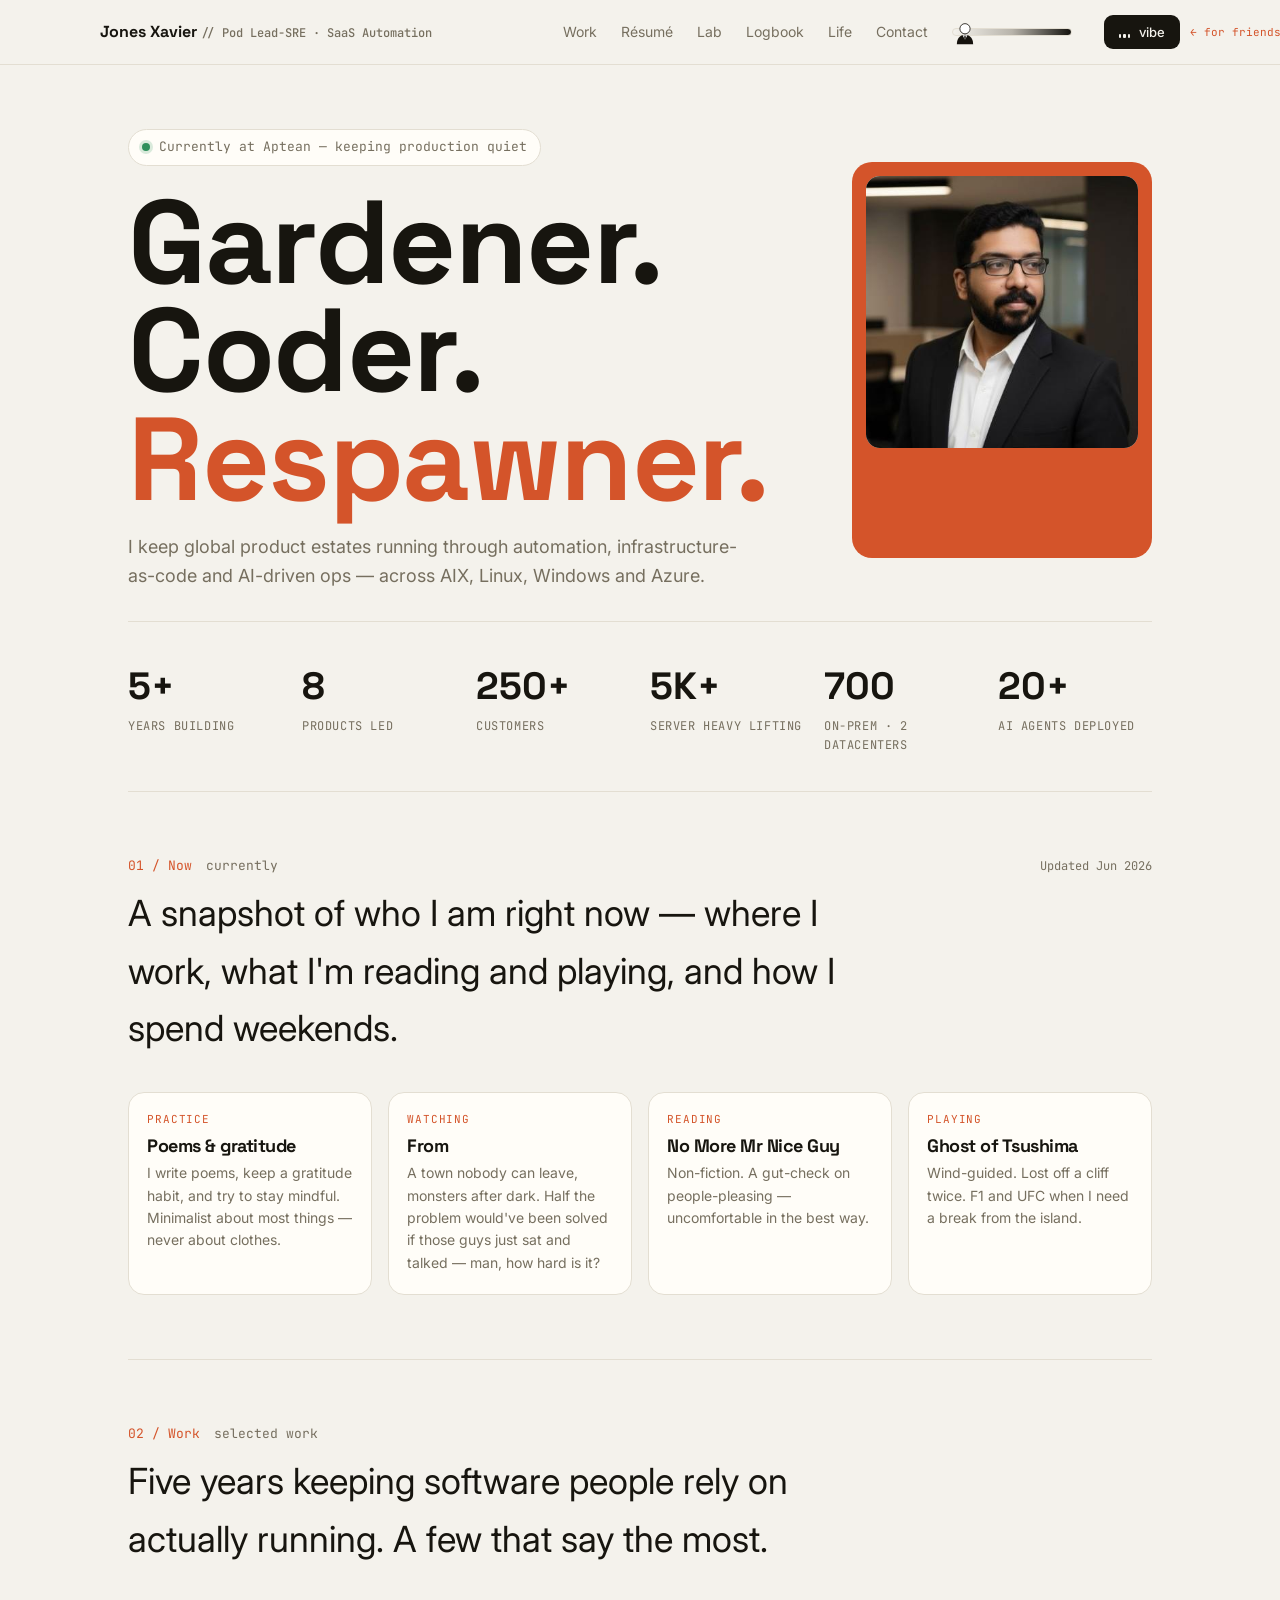
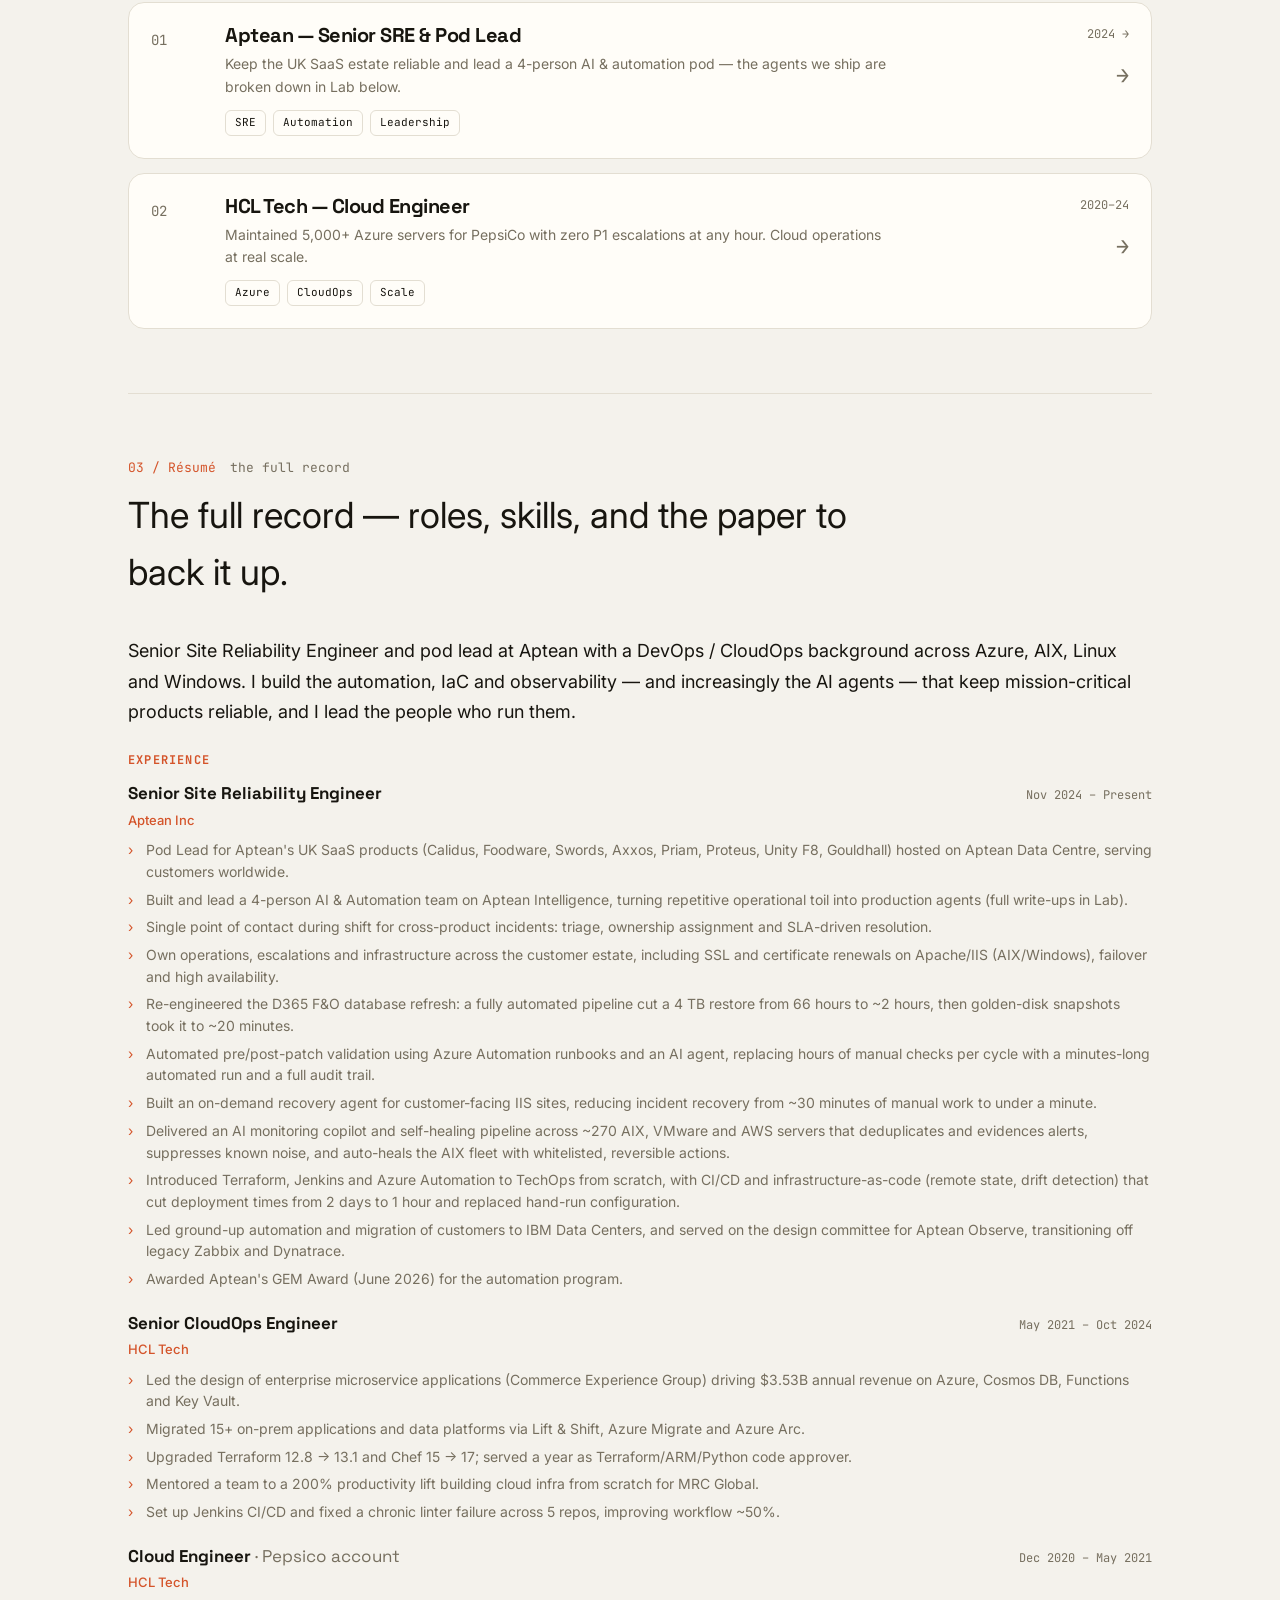
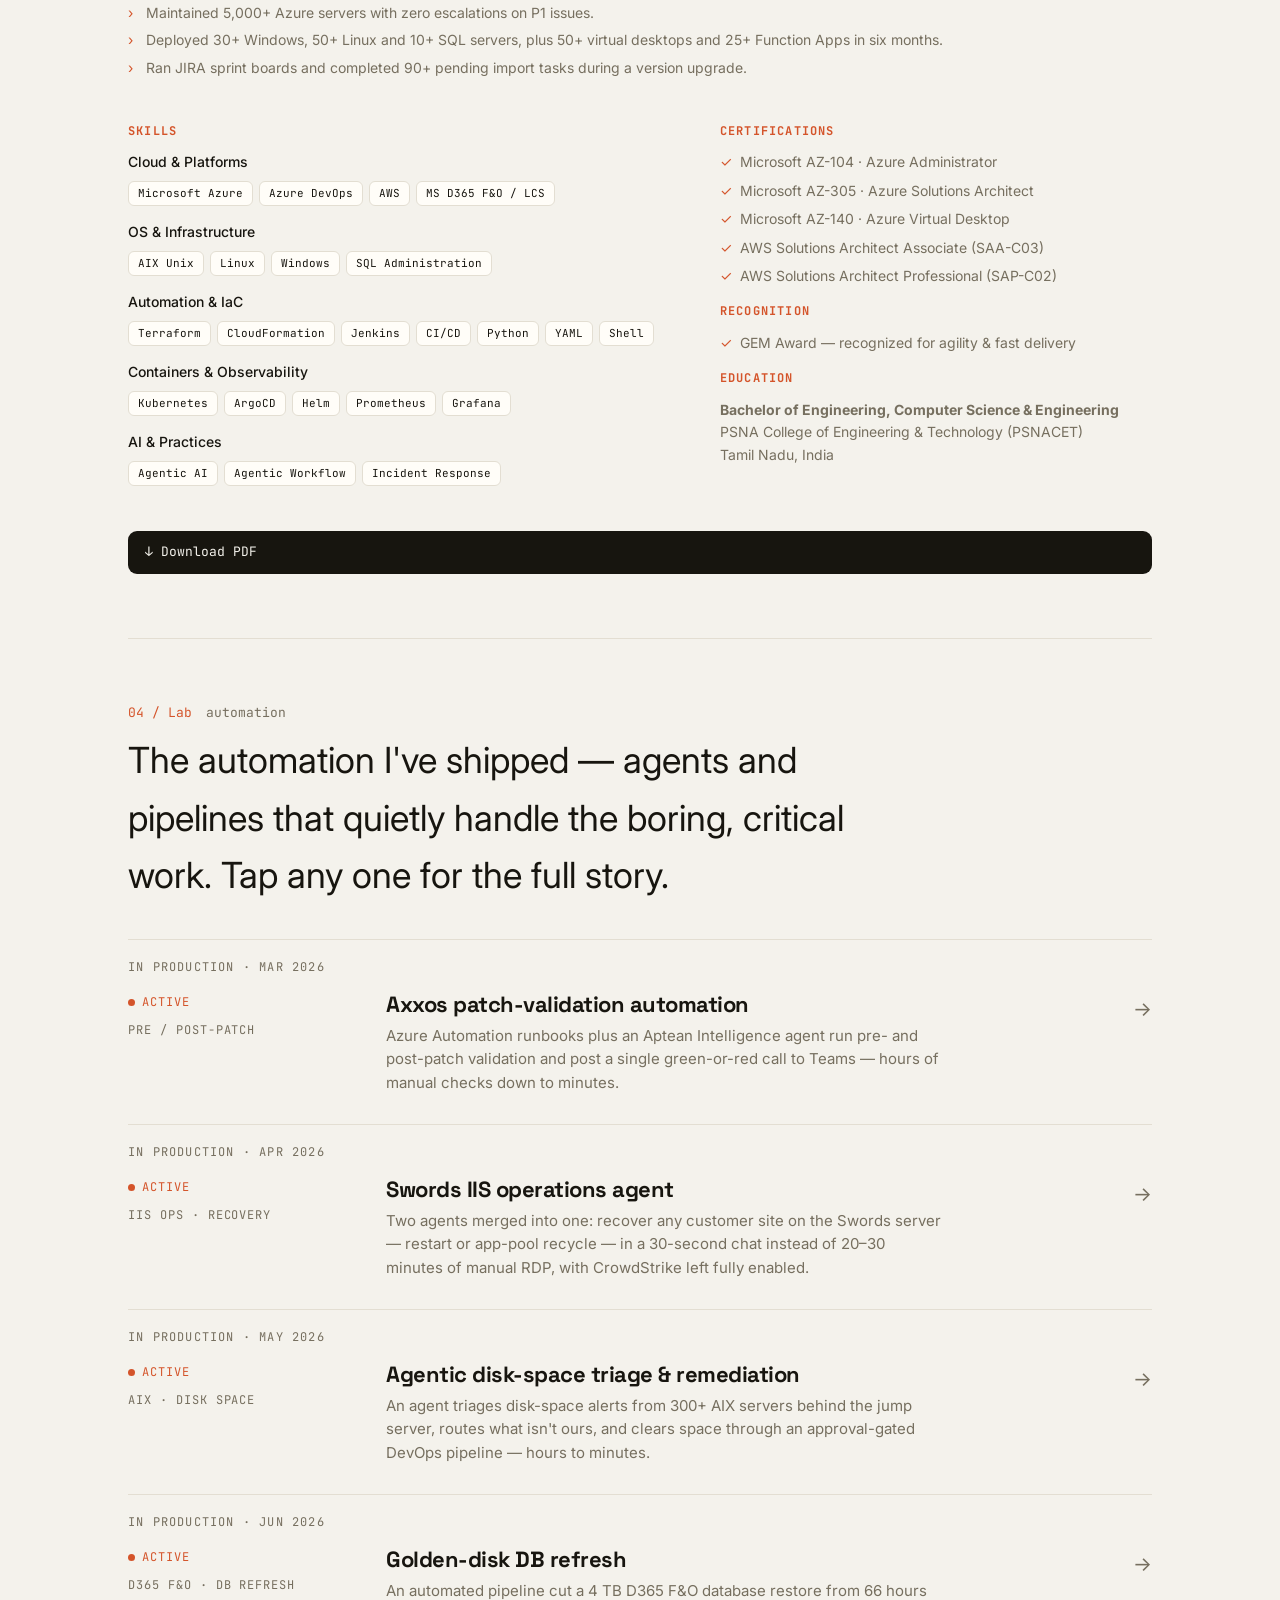
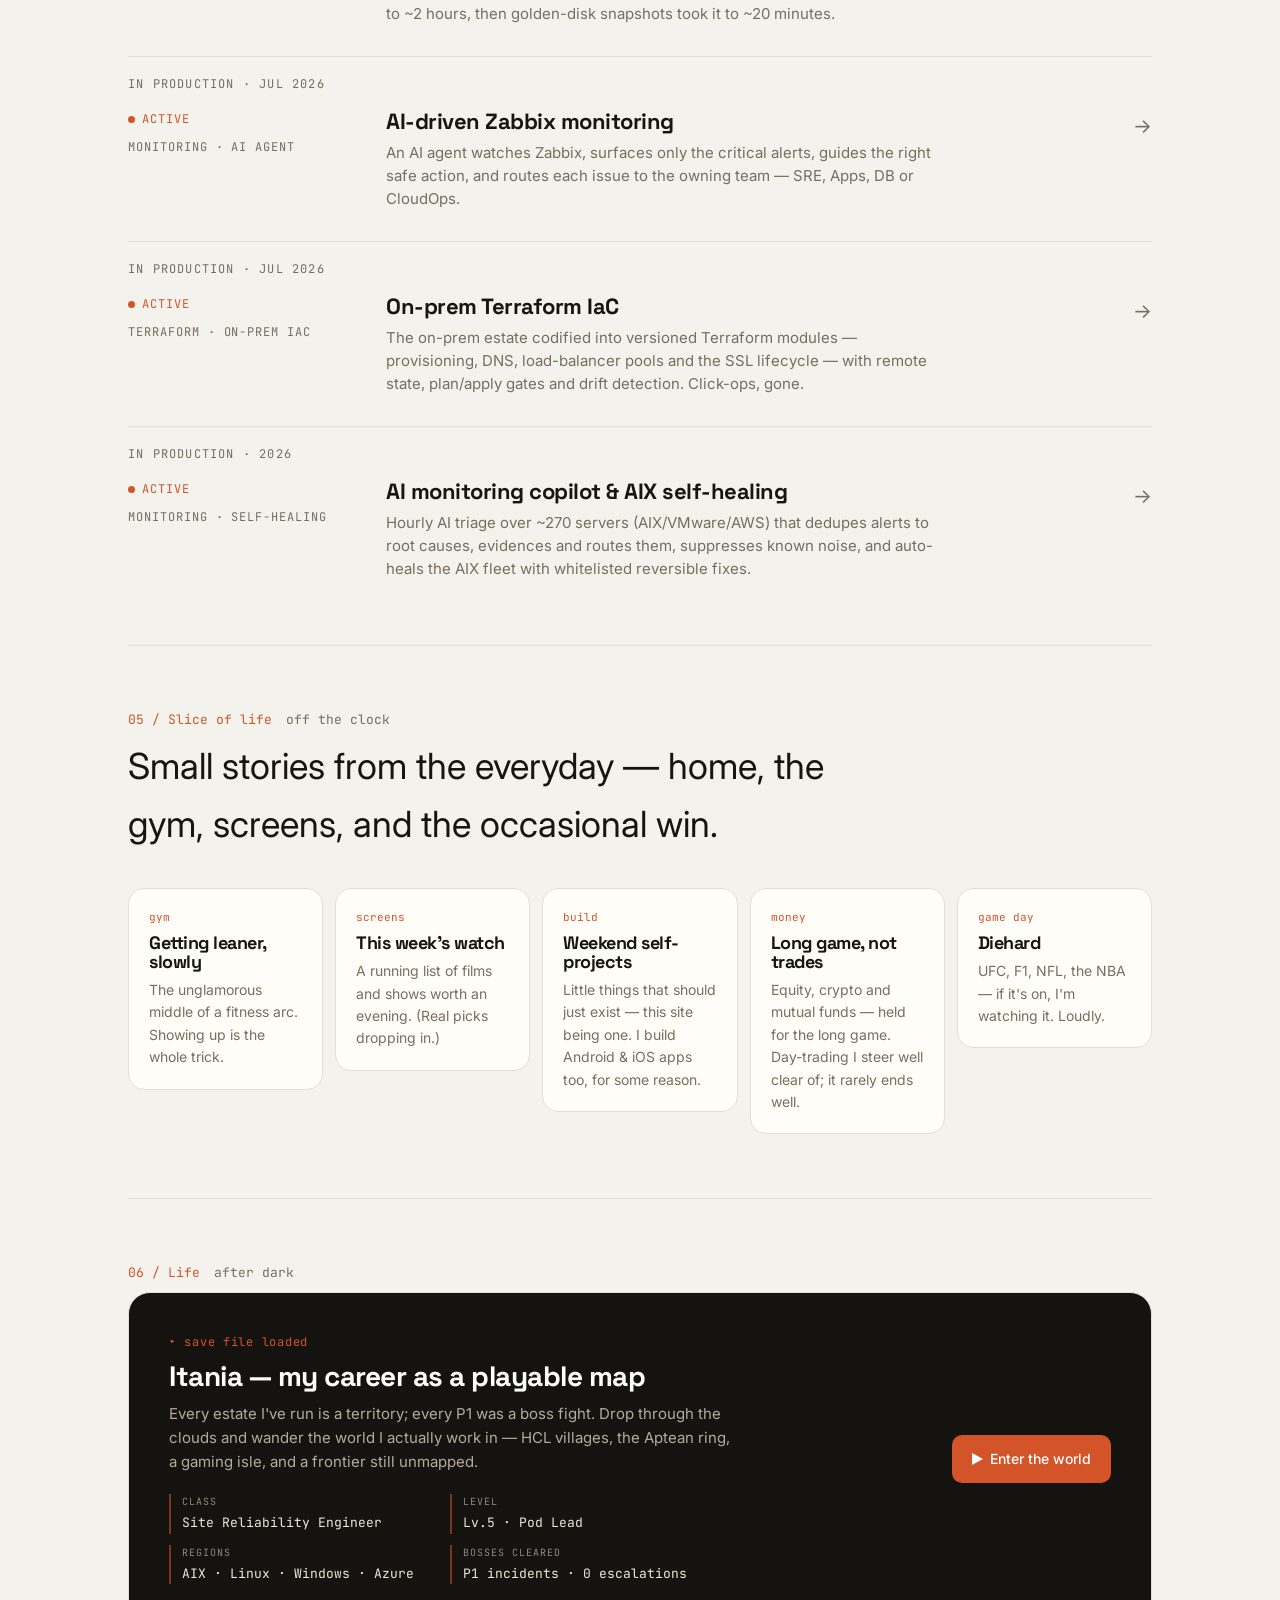
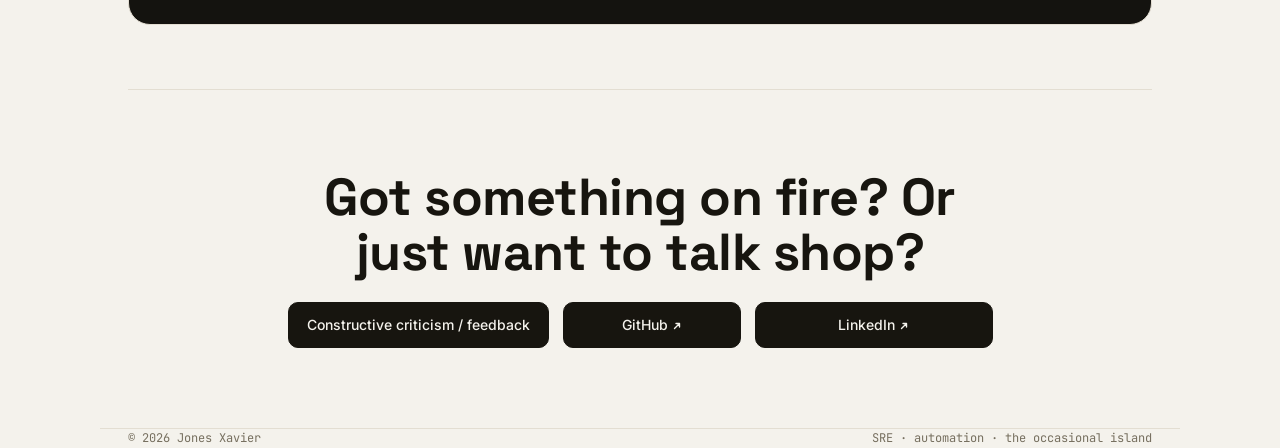
==== commit fb73cc89: "new changes" ====
--- a/index.html
+++ b/index.html
@@ -268,7 +268,7 @@
     </div>
   </section>
 
-  <section id="resume" class="reveal"><div class="shead"><span class="num">03 / Résumé</span><span class="cat">the full record</span></div><div class="stmt">The full record — roles, skills, and the paper to back it up.</div><div class="resume"><p class="rsum">Senior Site Reliability Engineer and pod lead at Aptean with a DevOps / CloudOps background across Azure, AIX, Linux and Windows. I build the automation, IaC and observability — and increasingly the AI agents — that keep mission-critical products reliable, and I lead the people who run them.</p><div class="rblock"><h3 class="rt">Experience</h3><div class="role"><div class="rh"><div class="rrole">Senior Site Reliability Engineer</div><div class="rper">Nov 2024 – Present</div></div><div class="rorg">Aptean Inc</div><ul><li>Pod Lead for Aptean's UK SaaS products (Calidus, Foodware, Swords, Axxos, Priam, Proteus, Unity F8, Gouldhall) hosted on Aptean Data Centre, serving customers worldwide.</li><li>Built and lead a 4-person AI &amp; Automation team on Aptean Intelligence, turning repetitive operational toil into production agents (full write-ups in Lab).</li><li>Single point of contact during shift for cross-product incidents: triage, ownership assignment and SLA-driven resolution.</li><li>Own operations, escalations and infrastructure across the customer estate, including SSL and certificate renewals on Apache/IIS (AIX/Windows), failover and high availability.</li><li>Re-engineered the 2 TB D365 F&amp;O database refresh with golden-disk snapshots, cutting turnaround from ~38 hours to ~20 minutes.</li><li>Automated pre/post-patch validation using Azure Automation runbooks and an AI agent, replacing hours of manual checks per cycle with a minutes-long automated run and a full audit trail.</li><li>Built an on-demand recovery agent for customer-facing IIS sites, reducing incident recovery from ~30 minutes of manual work to under a minute.</li><li>Delivered an AI monitoring copilot and self-healing pipeline across ~270 AIX, VMware and AWS servers that deduplicates and evidences alerts, suppresses known noise, and auto-heals the AIX fleet with whitelisted, reversible actions.</li><li>Introduced Terraform, Jenkins and Azure Automation to TechOps from scratch, bringing the on-prem estate under infrastructure-as-code (remote state, drift detection) and replacing hand-run configuration.</li><li>Awarded Aptean's GEM Award (June 2026) for the automation program.</li></ul></div><div class="role"><div class="rh"><div class="rrole">Senior CloudOps Engineer</div><div class="rper">May 2021 – Oct 2024</div></div><div class="rorg">HCL Tech</div><ul><li>Led the design of enterprise microservice applications (Commerce Experience Group) driving $3.53B annual revenue on Azure, Cosmos DB, Functions and Key Vault.</li><li>Migrated 15+ on-prem applications and data platforms via Lift &amp; Shift, Azure Migrate and Azure Arc.</li><li>Upgraded Terraform 12.8 → 13.1 and Chef 15 → 17; served a year as Terraform/ARM/Python code approver.</li><li>Mentored a team to a 200% productivity lift building cloud infra from scratch for MRC Global.</li><li>Set up Jenkins CI/CD and fixed a chronic linter failure across 5 repos, improving workflow ~50%.</li></ul></div><div class="role"><div class="rh"><div class="rrole">Cloud Engineer <span style="color:var(--muted);font-weight:400">· Pepsico account</span></div><div class="rper">Dec 2020 – May 2021</div></div><div class="rorg">HCL Tech</div><ul><li>Maintained 5,000+ Azure servers with zero escalations on P1 issues.</li><li>Deployed 30+ Windows, 50+ Linux and 10+ SQL servers, plus 50+ virtual desktops and 25+ Function Apps in six months.</li><li>Ran JIRA sprint boards and completed 90+ pending import tasks during a version upgrade.</li></ul></div></div><div class="rgrid"><div class="rblock"><h3 class="rt">Skills</h3><div class="skg"><div class="sgt">Cloud &amp; Platforms</div><div class="chips"><span class="chip">Microsoft Azure</span><span class="chip">Azure DevOps</span><span class="chip">AWS</span><span class="chip">MS D365 F&amp;O / LCS</span></div></div><div class="skg"><div class="sgt">OS &amp; Infrastructure</div><div class="chips"><span class="chip">AIX Unix</span><span class="chip">Linux</span><span class="chip">Windows</span><span class="chip">SQL Administration</span></div></div><div class="skg"><div class="sgt">Automation &amp; IaC</div><div class="chips"><span class="chip">Terraform</span><span class="chip">CloudFormation</span><span class="chip">Jenkins</span><span class="chip">CI/CD</span><span class="chip">Python</span><span class="chip">YAML</span><span class="chip">Shell</span></div></div><div class="skg"><div class="sgt">Containers &amp; Observability</div><div class="chips"><span class="chip">Kubernetes</span><span class="chip">ArgoCD</span><span class="chip">Helm</span><span class="chip">Prometheus</span><span class="chip">Grafana</span></div></div><div class="skg"><div class="sgt">AI &amp; Practices</div><div class="chips"><span class="chip">Agentic AI</span><span class="chip">Agentic Workflow</span><span class="chip">Incident Response</span></div></div></div><div class="rblock"><h3 class="rt">Certifications</h3><ul class="certs"><li>Microsoft AZ-104 · Azure Administrator</li><li>Microsoft AZ-305 · Azure Solutions Architect</li><li>Microsoft AZ-140 · Azure Virtual Desktop</li><li>AWS Solutions Architect Associate (SAA-C03)</li><li>AWS Solutions Architect Professional (SAP-C02)</li></ul><h3 class="rt">Recognition</h3><ul class="certs"><li>GEM Award — recognized for agility &amp; fast delivery</li></ul><h3 class="rt">Education</h3><div class="edu"><p><strong>Bachelor of Engineering, Computer Science &amp; Engineering</strong><br>PSNA College of Engineering &amp; Technology (PSNACET)<br>Tamil Nadu, India</p></div></div></div><a class="dlbtn" href="Jones_Xavier_Resume.pdf" download>&#8595; Download PDF</a></div></section>
+  <section id="resume" class="reveal"><div class="shead"><span class="num">03 / Résumé</span><span class="cat">the full record</span></div><div class="stmt">The full record — roles, skills, and the paper to back it up.</div><div class="resume"><p class="rsum">Senior Site Reliability Engineer and pod lead at Aptean with a DevOps / CloudOps background across Azure, AIX, Linux and Windows. I build the automation, IaC and observability — and increasingly the AI agents — that keep mission-critical products reliable, and I lead the people who run them.</p><div class="rblock"><h3 class="rt">Experience</h3><div class="role"><div class="rh"><div class="rrole">Senior Site Reliability Engineer</div><div class="rper">Nov 2024 – Present</div></div><div class="rorg">Aptean Inc</div><ul><li>Pod Lead for Aptean's UK SaaS products (Calidus, Foodware, Swords, Axxos, Priam, Proteus, Unity F8, Gouldhall) hosted on Aptean Data Centre, serving customers worldwide.</li><li>Built and lead a 4-person AI &amp; Automation team on Aptean Intelligence, turning repetitive operational toil into production agents (full write-ups in Lab).</li><li>Single point of contact during shift for cross-product incidents: triage, ownership assignment and SLA-driven resolution.</li><li>Own operations, escalations and infrastructure across the customer estate, including SSL and certificate renewals on Apache/IIS (AIX/Windows), failover and high availability.</li><li>Re-engineered the D365 F&amp;O database refresh: a fully automated pipeline cut a 4 TB restore from 66 hours to ~2 hours, then golden-disk snapshots took it to ~20 minutes.</li><li>Automated pre/post-patch validation using Azure Automation runbooks and an AI agent, replacing hours of manual checks per cycle with a minutes-long automated run and a full audit trail.</li><li>Built an on-demand recovery agent for customer-facing IIS sites, reducing incident recovery from ~30 minutes of manual work to under a minute.</li><li>Delivered an AI monitoring copilot and self-healing pipeline across ~270 AIX, VMware and AWS servers that deduplicates and evidences alerts, suppresses known noise, and auto-heals the AIX fleet with whitelisted, reversible actions.</li><li>Introduced Terraform, Jenkins and Azure Automation to TechOps from scratch, with CI/CD and infrastructure-as-code (remote state, drift detection) that cut deployment times from 2 days to 1 hour and replaced hand-run configuration.</li><li>Led ground-up automation and migration of customers to IBM Data Centers, and served on the design committee for Aptean Observe, transitioning off legacy Zabbix and Dynatrace.</li><li>Awarded Aptean's GEM Award (June 2026) for the automation program.</li></ul></div><div class="role"><div class="rh"><div class="rrole">Senior CloudOps Engineer</div><div class="rper">May 2021 – Oct 2024</div></div><div class="rorg">HCL Tech</div><ul><li>Led the design of enterprise microservice applications (Commerce Experience Group) driving $3.53B annual revenue on Azure, Cosmos DB, Functions and Key Vault.</li><li>Migrated 15+ on-prem applications and data platforms via Lift &amp; Shift, Azure Migrate and Azure Arc.</li><li>Upgraded Terraform 12.8 → 13.1 and Chef 15 → 17; served a year as Terraform/ARM/Python code approver.</li><li>Mentored a team to a 200% productivity lift building cloud infra from scratch for MRC Global.</li><li>Set up Jenkins CI/CD and fixed a chronic linter failure across 5 repos, improving workflow ~50%.</li></ul></div><div class="role"><div class="rh"><div class="rrole">Cloud Engineer <span style="color:var(--muted);font-weight:400">· Pepsico account</span></div><div class="rper">Dec 2020 – May 2021</div></div><div class="rorg">HCL Tech</div><ul><li>Maintained 5,000+ Azure servers with zero escalations on P1 issues.</li><li>Deployed 30+ Windows, 50+ Linux and 10+ SQL servers, plus 50+ virtual desktops and 25+ Function Apps in six months.</li><li>Ran JIRA sprint boards and completed 90+ pending import tasks during a version upgrade.</li></ul></div></div><div class="rgrid"><div class="rblock"><h3 class="rt">Skills</h3><div class="skg"><div class="sgt">Cloud &amp; Platforms</div><div class="chips"><span class="chip">Microsoft Azure</span><span class="chip">Azure DevOps</span><span class="chip">AWS</span><span class="chip">MS D365 F&amp;O / LCS</span></div></div><div class="skg"><div class="sgt">OS &amp; Infrastructure</div><div class="chips"><span class="chip">AIX Unix</span><span class="chip">Linux</span><span class="chip">Windows</span><span class="chip">SQL Administration</span></div></div><div class="skg"><div class="sgt">Automation &amp; IaC</div><div class="chips"><span class="chip">Terraform</span><span class="chip">CloudFormation</span><span class="chip">Jenkins</span><span class="chip">CI/CD</span><span class="chip">Python</span><span class="chip">YAML</span><span class="chip">Shell</span></div></div><div class="skg"><div class="sgt">Containers &amp; Observability</div><div class="chips"><span class="chip">Kubernetes</span><span class="chip">ArgoCD</span><span class="chip">Helm</span><span class="chip">Prometheus</span><span class="chip">Grafana</span></div></div><div class="skg"><div class="sgt">AI &amp; Practices</div><div class="chips"><span class="chip">Agentic AI</span><span class="chip">Agentic Workflow</span><span class="chip">Incident Response</span></div></div></div><div class="rblock"><h3 class="rt">Certifications</h3><ul class="certs"><li>Microsoft AZ-104 · Azure Administrator</li><li>Microsoft AZ-305 · Azure Solutions Architect</li><li>Microsoft AZ-140 · Azure Virtual Desktop</li><li>AWS Solutions Architect Associate (SAA-C03)</li><li>AWS Solutions Architect Professional (SAP-C02)</li></ul><h3 class="rt">Recognition</h3><ul class="certs"><li>GEM Award — recognized for agility &amp; fast delivery</li></ul><h3 class="rt">Education</h3><div class="edu"><p><strong>Bachelor of Engineering, Computer Science &amp; Engineering</strong><br>PSNA College of Engineering &amp; Technology (PSNACET)<br>Tamil Nadu, India</p></div></div></div><a class="dlbtn" href="Jones_Xavier_Resume.pdf" download>&#8595; Download PDF</a></div></section>
   <section id="lab" class="reveal">
     <div class="shead"><span class="num">04 / Lab</span><span class="cat">automation</span></div>
     <div class="stmt">The automation I've shipped — agents and pipelines that quietly handle the boring, critical work. Tap any one for the full story.</div>
@@ -287,7 +287,7 @@
           <div class="labarrow">&#8594;</div></div></div>
       <div class="labentry"><div class="labup">In production · Jun 2026</div>
         <div class="labrow" onclick="openLab('golden')" style="cursor:pointer"><div class="labmeta"><span class="labstatus"><span class="d"></span>Active</span><span class="labcat">D365 F&amp;O · DB refresh</span></div>
-          <div class="labbody"><h3>Golden-disk DB refresh</h3><p>Refresh a 2 TB D365 F&amp;O database from a golden-disk snapshot in ~20 minutes instead of a 38-hour bacpac restore.</p></div>
+          <div class="labbody"><h3>Golden-disk DB refresh</h3><p>An automated pipeline cut a 4 TB D365 F&amp;O database restore from 66 hours to ~2 hours, then golden-disk snapshots took it to ~20 minutes.</p></div>
           <div class="labarrow">&#8594;</div></div></div>
       <div class="labentry"><div class="labup">In production · Jul 2026</div>
         <div class="labrow" onclick="openLab('zabbix')" style="cursor:pointer"><div class="labmeta"><span class="labstatus"><span class="d"></span>Active</span><span class="labcat">monitoring · AI agent</span></div>
@@ -343,20 +343,20 @@
 <div class="wmodal" id="lmodal"><div class="wbox"><button class="x" onclick="closeLab()" aria-label="close">✕</button><div id="lbody"></div></div></div>
 <script>
 var WORK={
- aptean:{t:"Aptean — Senior SRE & Pod Lead",s:"Nov 2024 – Present",i:[
-  "Pod Lead for the UK SaaS products (Calidus, Foodware, Swords, Axxos, Priam, Proteus, Unity F8, Gouldhall), hosted on Aptean Data Centre with customers across the globe.",
-  "Lead a 4-person AI & Automation pod on Aptean Intelligence — the shipped agents are detailed in the Lab section.",
-  "Single point of contact during shift for cross-product issues — triage, assign ownership and drive resolution within SLA.",
-  "Own ops, escalations and infra across the estate: SSL renewals on Apache/IIS (AIX/Windows), failover and HA.",
-  "D365 F&O deployments via LCS for 250+ customers; brought Terraform, Jenkins and Azure Automate into TechOps from scratch."]},
- hcl:{t:"HCL Tech — Cloud & CloudOps Engineer",s:"Dec 2020 – Oct 2024",i:[
-  "Maintained 5,000+ Azure servers for PepsiCo with zero escalations on P1 issues.",
-  "Deployed 30+ Windows, 50+ Linux and 10+ SQL servers, plus 50+ virtual desktops and 25+ Function Apps in six months.",
-  "Led the design of enterprise microservice applications (Commerce Experience Group) driving $3.53B annual revenue on Azure, Cosmos DB, Functions and Key Vault.",
-  "Migrated 15+ on-prem applications via Lift & Shift, Azure Migrate and Azure Arc.",
-  "Upgraded Terraform 12.8 → 13.1 and Chef 15 → 17; Terraform/ARM/Python code approver for a year.",
-  "Mentored a team to a 200% productivity lift building cloud infra from scratch for MRC Global.",
-  "Set up Jenkins CI/CD and fixed a chronic linter failure across 5 repos (~50% workflow improvement)."]}
+ aptean:{t:"Aptean — Senior SRE & Pod Lead",s:"Technical Operations & Pod Lead · AI, DevOps & Cloud Infrastructure",i:[
+  "Global operations & leadership: Pod Lead and UK shift owner, orchestrating operations, multi-product deployments and escalations for 8 global Pathfinder products on the Aptean Data Centre; integrated ticket queues into Microsoft Teams to close communication gaps and hold SLA.",
+  "AI-driven automation: lead a 4-person AI team building multi-agent workflows, including pre/post-patch validation, a 5-minute uptime monitor with auto-remediation (IIS restarts), and a bot that scans DevOps queues to eliminate manual chase-ups.",
+  "DevOps transformation: introduced Terraform, Jenkins and Azure Automation to TechOps from scratch, with CI/CD and Infrastructure-as-Code that cut deployment times from 2 days to 1 hour and enabled server auto-healing.",
+  "Massive-scale D365 optimization: directed D365 F&O deployments via LCS across 400+ environments for 60+ global customers, and built a fully automated pipeline that cut a 4 TB database restore from 66 hours to about 2 hours, then a golden-disk snapshot approach that took it to about 20 minutes.",
+  "Infrastructure & migrations: led ground-up automation and migration of customers to IBM Data Centers, and served on the design committee for Aptean Observe, transitioning off legacy Zabbix and Dynatrace."]},
+ hcl:{t:"HCL Tech — Cloud & DevOps Engineer",s:"Azure · AWS · Terraform Enterprise · Jenkins · SAP HANA",i:[
+  "Enterprise Azure architecture: designed and implemented a large-scale Azure tenant on a hub-and-spoke model across 11 subscriptions and 8 global regions, driven entirely by Infrastructure-as-Code.",
+  "AWS provisioning: automated cross-environment deployments via AWS CloudFormation, provisioning VPC, EC2, S3, RDS, DynamoDB, IAM, SQS, CloudWatch and Auto Scaling.",
+  "Terraform Enterprise & governance: deployed Terraform Enterprise, built custom modules that simplified workspace administration, and used Sentinel to enforce security and development policies.",
+  "Disaster recovery automation: built tag-based auto-enrollment into Azure Backup and Azure Site Recovery (ASR) for IaaS deployments.",
+  "Modern data warehouse & migrations: delivered a Modern Data Warehouse (Azure Data Lake, Data Warehouse, Power BI) via IaC, and helped migrate SAP HANA from on-premises to Azure.",
+  "CI/CD engineering: built CI/CD from scratch with Jenkins, Git and Maven, including daytime Git-poll and scheduled overnight builds.",
+  "Cloud security & storage: enforced least-privilege access with Azure RBAC, and provisioned Azure NetApp Files, Cloud Volumes ONTAP, P2S VPNs and endpoint firewalls."]}
 };
 function openWork(k){var d=WORK[k];if(!d)return;document.getElementById('wt').textContent=d.t;document.getElementById('ws').textContent=d.s;document.getElementById('wl').innerHTML=d.i.map(function(x){var e=document.createElement('li');e.textContent=x;return e.outerHTML;}).join('');document.getElementById('wmodal').classList.add('open');}
 function closeWork(){document.getElementById('wmodal').classList.remove('open');}
@@ -400,10 +400,10 @@
   {h:"Problem",p:["Our ~300 AIX servers — reachable only through the jump server — continuously send disk-space alerts from root@aix. Every alert is handled by hand: read the mail, log in via the jump server, work out what's filling the filesystem, decide what's safe, and clear it. It's slow, repetitive, error-prone and doesn't scale — and not every alert is even ours to fix."]},
   {h:"Solution",p:["An AI agent monitors the AIX disk-space alerts from root via Outlook, identifies the affected path, and routes application or database issues to the right team. For routine cases it requests approval; once approved, it triggers an Azure DevOps pipeline running under a service account on the jump server to safely clear space on the AIX server."]},
   {h:"Impact",p:["Routine disk-space alerts that used to need an engineer logged in through the jump server are now resolved with a single approval — response time from hours to minutes. Misrouted alerts reach the right team automatically; every action is approval-gated, reversible and audited; and it scales effortlessly across the 300+ server estate."]}]},
- golden:{t:"Golden-disk DB refresh (D365 F&O)",meta:["Active · in production","D365 F&O · DB refresh","2 TB · ~20 min"],sec:[
-  {h:"Problem",p:["Refreshing our D365 F&O databases meant a full SQL bacpac restore — around 66 hours each time. Last year I wrote an auto-drop script that cut that to about 18 hours, but the runtime scales with database size: now that the DB is 2 TB (bacpac over 50 GB) it is back up to ~38 hours, and we refresh far more often, so the restore had become a real bottleneck."]},
-  {h:"Solution",p:["Instead of restoring the bacpac on every refresh, restore it once on a VM, snapshot the disk, and keep that snapshot as a golden disk. Each refresh simply attaches the golden disk to the target VM — no repeated bacpac restore."]},
-  {h:"Impact",p:["~38 hours down to about 20 minutes per refresh. Database refreshes stop blocking the team, and the approach holds up no matter how large the database grows."]}]},
+ golden:{t:"Golden-disk DB refresh (D365 F&O)",meta:["Active · in production","D365 F&O · DB refresh","4 TB · 66 hrs to ~20 min"],sec:[
+  {h:"Problem",p:["Refreshing a D365 F&O database meant a full SQL bacpac restore of around 66 hours each time. The database had grown to 4 TB (bacpac over 50 GB) and we refresh often, so the restore had become a major bottleneck for the team."]},
+  {h:"Solution",p:["First, a fully automated restore pipeline (auto-drop plus staged import) progressively cut the 66-hour restore to about 2 hours.","Then, rather than restoring on every refresh, restore the bacpac once on a VM, snapshot the disk, and keep it as a golden disk; each refresh simply attaches the golden disk to the target VM, taking it to about 20 minutes."]},
+  {h:"Impact",p:["66 hours down to about 20 minutes per refresh. Database refreshes stopped blocking the team, and the golden-disk approach holds up regardless of how large the database grows."]}]},
  zabbix:{t:"AI-driven Zabbix monitoring",meta:["Active · in production","monitoring · AI agent","SRE / Apps / DB / CloudOps"],sec:[
   {h:"Problem",p:["Zabbix monitoring was manual — engineers combed through a flood of alerts to find the few that mattered, and acting on them needed cross-product knowledge (when a service should be started or stopped, which team owns it) that not everyone has."]},
   {h:"Solution",p:["An AI agent monitors Zabbix and surfaces only the genuinely critical alerts instead of the noise. It reasons over historical data to judge whether manual intervention (start/stop, etc.) is actually needed, walks engineers without deep cross-product knowledge through the correct safe action, and routes ownership to the right team — SRE, Apps, DB or CloudOps."]},
